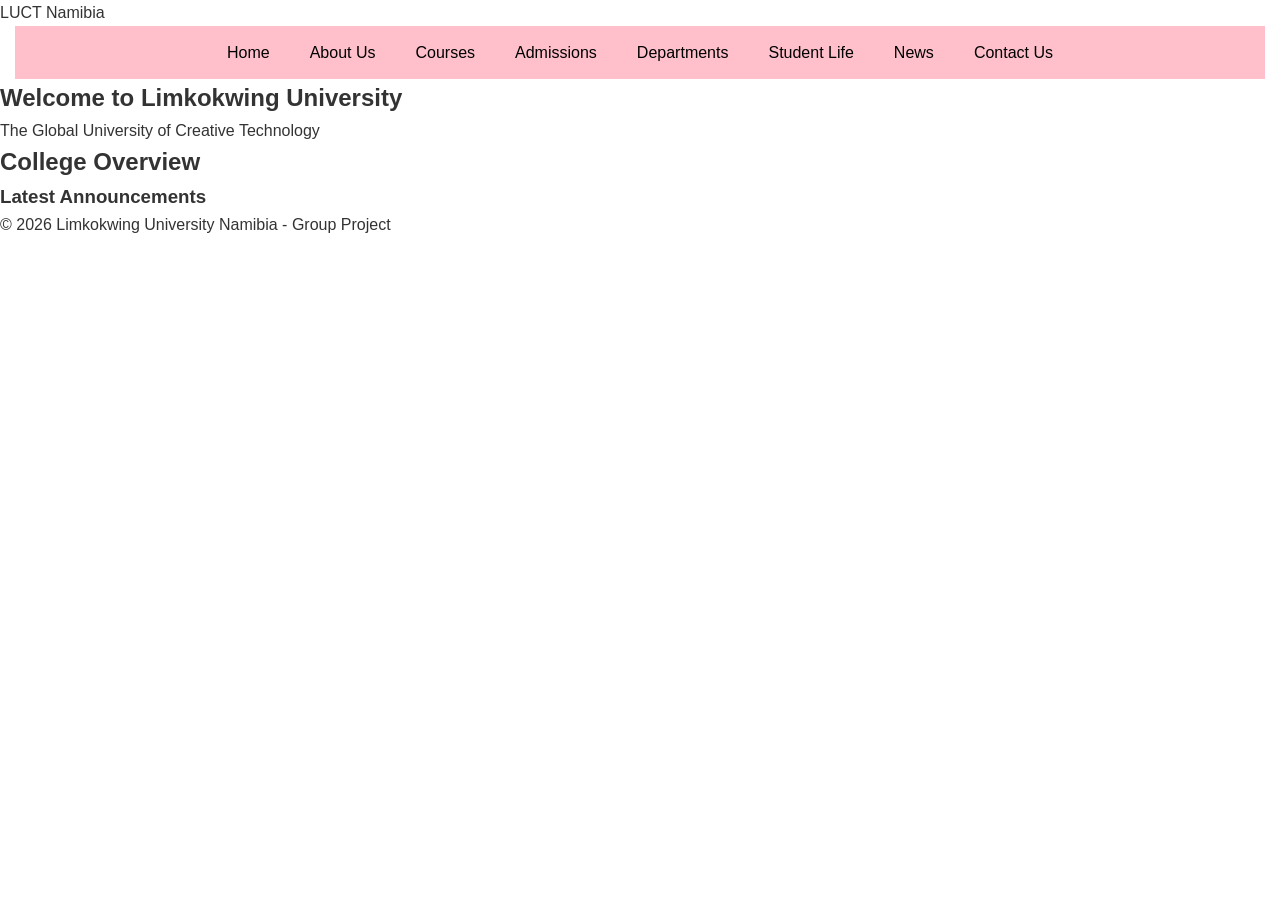
==== index.html @ 457fd742 "navbar" ====
<!DOCTYPE html>
<html lang="en">
<head>
    <meta charset="UTF-8">
    <meta name="viewport" content="width=device-width, initial-scale=1.0">
    <title>Home | Limkokwing University Namibia</title>
    <link rel="stylesheet" href="style.css">
</head>

<body>
    <header>
        <div class="navbar">
            <div class="logo">LUCT Namibia</div>
            <ul>
                <li><a href="index.html">Home</a></li>
                <li><a href="about.html">About Us</a></li>
                <li><a href="courses.html">Courses</a></li>
                <li><a href="admissions.html">Admissions</a></li>
                <li><a href="faculties.html">Departments</a></li>
                <li><a href="studentlife.html">Student Life</a></li>
                <li><a href="news.html">News</a></li>
                <li><a href="contact.html">Contact Us</a></li>
            </ul>
        </nav>
        </div>
    </header>

    <section class="hero">
        <h1>Welcome to Limkokwing University</h1>
        <p>The Global University of Creative Technology</p>
    </section>

    <main>
        <section class="overview">
            <h2>College Overview</h2>

        </section>

        <section class="announcements">
            <h3>Latest Announcements</h3>
        </section>
    </main>

    <footer>
        <p>&copy; 2026 Limkokwing University Namibia - Group Project</p>
    </footer>
</body>
</html>
---- style.css ----
/* Basic reset */
*{
    margin: 0;
    padding: 0;
    box-sizing: border-box;
}

body{
    font-family: Arial, sans-serif;
    line-height: 1.6;
    color: #333;
}

/* Navigation Style */


.navbar a{  
   list-style-type:none;
    padding: 0px;
    display: flex;
    justify-content: left;
    float: left;
    text-align: center;
    padding: 14px 20px;
    display: flex;
    align-items:center;
    color:black;
    text-decoration:none;

}

.navbar ul{
      justify-content:center;
    padding:0px;
    margin:0 15px;
    list-style-type:none;
    display:flex;
    background-color:pink;
}
.navbar a:hover{
    background-color:rgb(219, 219, 177)
}
/* home-page-bento-box*/
.grid-container {
      display: grid;
      grid-template-rows: 200px 200px ;
    grid-template-columns: 1fr 1fr ;
    gap:1em;
    align-items: 1em;
    background-color:green;
    padding: 25px;
    padding-top: 2em;
    margin:2em;
    margin-left: 10em;
    margin-right: 10em;
}
.item1{
padding: 2em;
background-color: aqua;
color: white;
text-align: centre;
border-radius: 8px;
font-size:2rem;
    }
    .item2{
padding: 2em;
background-color: aqua;
color: white;
text-align: centre;
border-radius: 8px;
font-size:2rem;
    }
    .item3{
padding: 2em;
background-color: aqua;
color: white;
text-align: centre;
border-radius: 8px;
font-size:2rem;
    }
    .item4{
padding: 2em;
background-color: aqua;
color: white;
text-align: centre;
border-radius: 8px;
font-size:2rem;
    };
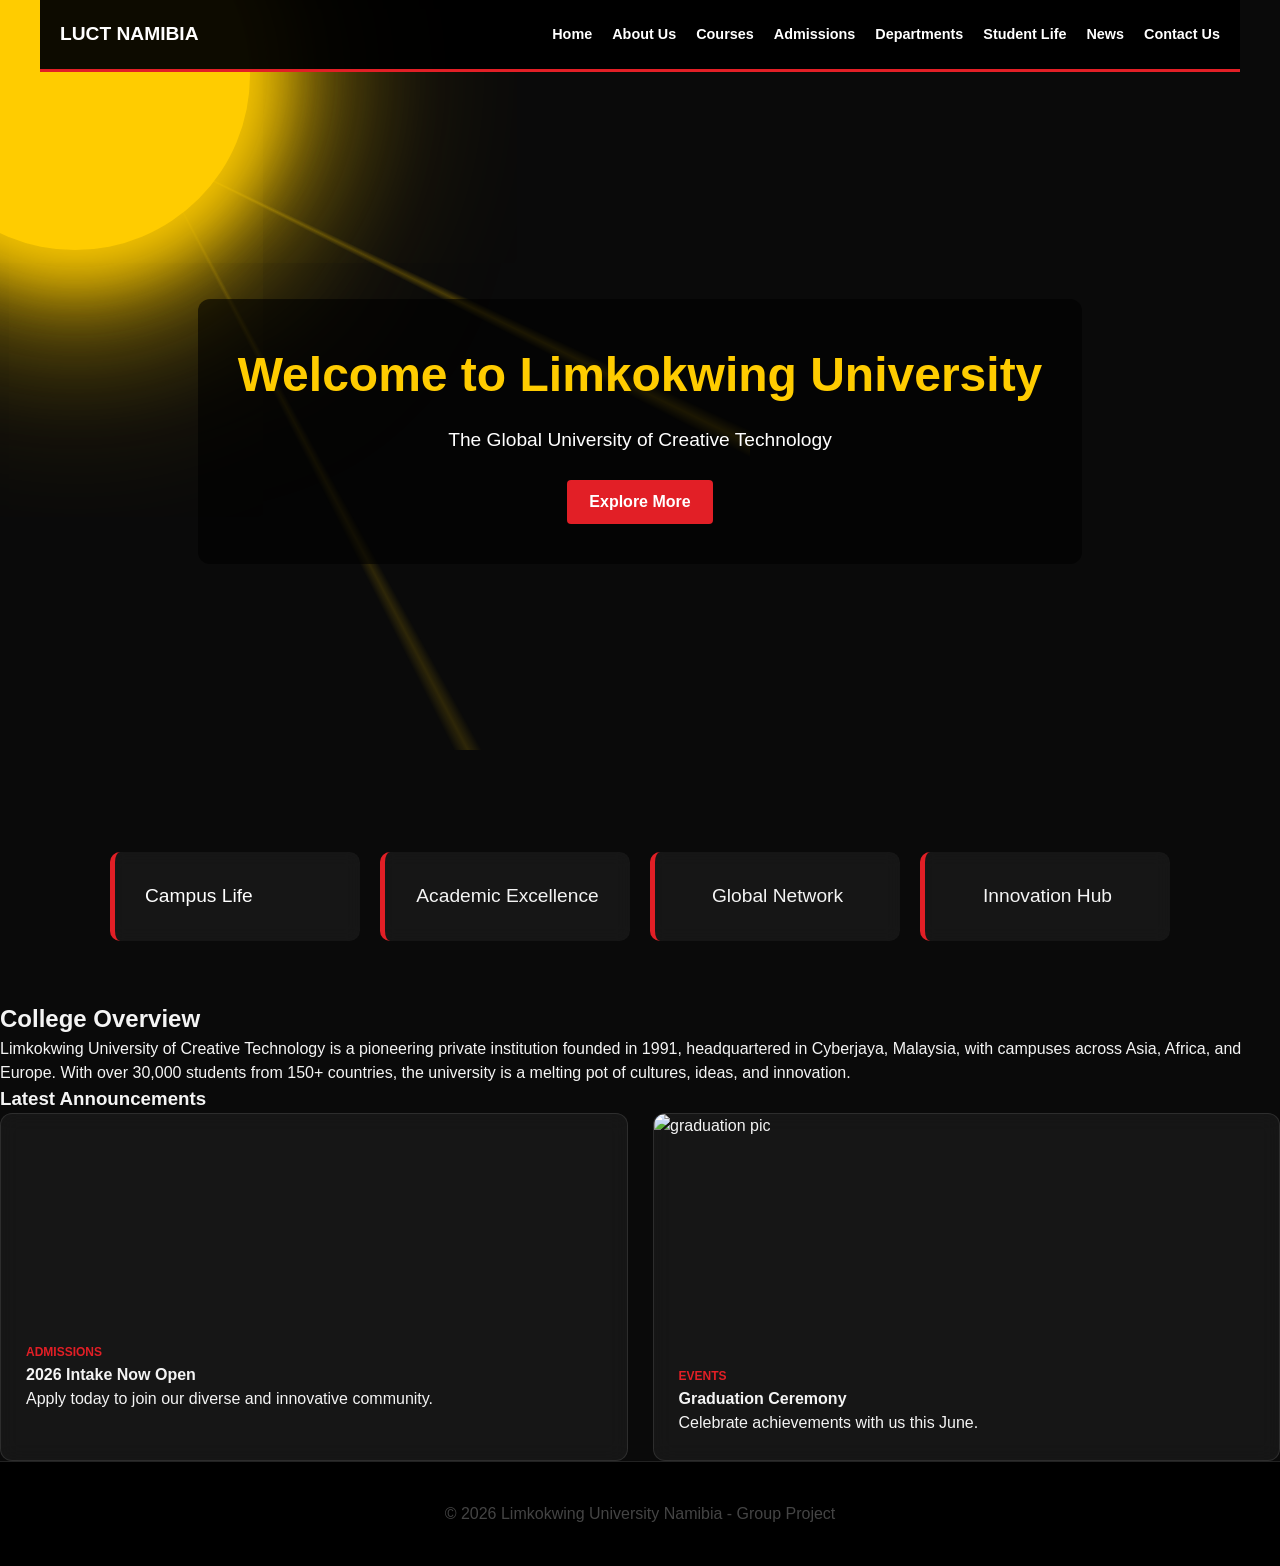
==== commit 73ff2f34: "added hero section to index.pg" ====
--- a/index.html
+++ b/index.html
@@ -25,24 +25,60 @@
         </div>
     </header>
 
-    <section class="hero">
-        <h1>Welcome to Limkokwing University</h1>
-        <p>The Global University of Creative Technology</p>
+    <!-- Hero / Welcome Section -->
+  <section class="hero">
+    <div class="hero-overlay">
+      <h1>Welcome to Limkokwing University</h1>
+      <p>The Global University of Creative Technology</p>
+      <a href="#overview" class="btn">Explore More</a>
+    </div>
+  </section>
+
+  <!-- Grid Banner Section -->
+  <div class="grid-container">
+    <div class="item1">Campus Life</div>
+    <div class="item2">Academic Excellence</div>
+    <div class="item3">Global Network</div>
+    <div class="item4">Innovation Hub</div>
+  </div>
+
+  <!-- Main Content -->
+  <main>
+    <!-- College Overview -->
+    <section id="overview" class="overview">
+      <h2>College Overview</h2>
+      <p>Limkokwing University of Creative Technology is a pioneering private institution founded in 1991, headquartered in Cyberjaya, Malaysia, with campuses across Asia, Africa, and Europe. With over 30,000 students from 150+ countries, the university is a melting pot of cultures, ideas, and innovation.</p>
     </section>
 
-    <main>
-        <section class="overview">
-            <h2>College Overview</h2>
 
-        </section>
+    <section class="announcements">
+      <h3>Latest Announcements</h3>
+      <div class="news-grid">
+        <div class="news-card">
+          <div class="card-img"></div>
+          <div class="card-content">
+            <span class="label">Admissions</span>
+            <h4>2026 Intake Now Open</h4>
+            <p>Apply today to join our diverse and innovative community.</p>
+          </div>
+        </div>
+        <div class="news-card">
+        <img src="imagesgrad.jpg" alt="graduation pic">
+          <div class="card-img"></div>
+          <div class="card-content">
+            <span class="label">Events</span>
+            <h4>Graduation Ceremony</h4>
+            <p>Celebrate achievements with us this June.</p>
+          </div>
+        </div>
+      </div>
+    </section>
+  </main>
 
-        <section class="announcements">
-            <h3>Latest Announcements</h3>
-        </section>
-    </main>
 
-    <footer>
-        <p>&copy; 2026 Limkokwing University Namibia - Group Project</p>
-    </footer>
+  <footer>
+    <p>&copy; 2026 Limkokwing University Namibia - Group Project</p>
+  </footer>
+
 </body>
 </html>
--- a/style.css
+++ b/style.css
@@ -1,89 +1,331 @@
-/* Basic reset */
-*{
-    margin: 0;
-    padding: 0;
-    box-sizing: border-box;
-}
-
-body{
-    font-family: Arial, sans-serif;
-    line-height: 1.6;
-    color: #333;
-}
-
-/* Navigation Style */
-
-
-.navbar a{  
-   list-style-type:none;
-    padding: 0px;
+
+
+/* --- 1. RESET --- */
+* { 
+    margin: 0; 
+    padding: 0; 
+    box-sizing: border-box; 
+}
+
+:root {
+    --luct-red: #e21f26;
+    --gold: #ffcc00;
+    --dark-bg: #0a0a0a;
+    --glass: rgba(255, 255, 255, 0.05);
+}
+
+/* --- 2. BODY --- */
+body { 
+    font-family: 'Inter', sans-serif; 
+    background: var(--dark-bg); 
+    color: #f4f4f4; 
+    line-height: 1.5; 
+    position: relative;
+    overflow-x: hidden;
+    min-height: 100vh;
+}
+
+/* --- 3. BACKGROUND EFFECTS --- */
+
+/*  Moon */
+body::before {
+    content: '';
+    position: fixed;
+    top: -100px; 
+    left: -100px; 
+    width: 350px;
+    height: 350px;
+    background: var(--gold); 
+    border-radius: 50%;
+    box-shadow: 
+        0 0 60px 30px rgba(255, 204, 0, 0.9), 
+        0 0 120px 60px rgba(255, 204, 0, 0.6), 
+        0 0 200px 100px rgba(255, 204, 0, 0.3);
+    z-index: -2; 
+    animation: moonPulse 4s ease-in-out infinite;
+    pointer-events: none;
+}
+
+/*  Rays */
+body::after {
+    content: '';
+    position: fixed;
+    top: -450px;
+    left: -450px;
+    width: 1200px;
+    height: 1200px;
+    background: conic-gradient(
+        from 115deg at center,
+        transparent 0%,
+        rgba(255, 204, 0, 0.25) 0.3%,
+        transparent 0.6%,
+        transparent 10%,
+        rgba(255, 204, 0, 0.15) 10.3%,
+        transparent 10.6%
+    );
+    z-index: -3; /* ✅ FIX: push further behind */
+    pointer-events: none;
+}
+
+/* --- 4. NAVBAR --- */
+.navbar { 
+    display: flex; 
+    justify-content: space-between; 
+    align-items: center; 
+    max-width: 1200px; 
+    margin: 0 auto; 
+    padding: 20px;
+    background: rgba(0, 0, 0, 0.95);
+    border-bottom: 3px solid var(--luct-red);
+    position: sticky;
+    top: 0;
+    z-index: 1000;
+}
+
+.logo { 
+    color: #fff; 
+    font-weight: 800; 
+    font-size: 1.2rem; 
+    text-transform: uppercase; 
+}
+
+.logo span { 
+    color: var(--luct-red); 
+    margin-left: 5px; 
+}
+
+.navbar ul { 
+    list-style: none; 
+    display: flex; 
+    gap: 20px; /* ✅ improved spacing */
+}
+
+.navbar ul li a { 
+    color: #fff; 
+    text-decoration: none; 
+    font-size: 0.9rem; 
+    font-weight: 600; 
+    transition: 0.3s; 
+}
+
+.navbar ul li a:hover, 
+.navbar ul li a.active { 
+    color: var(--luct-red); 
+}
+
+/* --- 5. BREAKING NEWS --- */
+.breaking-news-bar {
     display: flex;
-    justify-content: left;
-    float: left;
-    text-align: center;
-    padding: 14px 20px;
+    background: #000;
+    height: 50px;
+    border-bottom: 2px solid var(--luct-red);
+    overflow: hidden;
+    position: relative; /* ✅ FIX */
+}
+
+.ticker-label {
+    background: var(--luct-red);
+    color: #fff;
+    padding: 0 25px;
     display: flex;
-    align-items:center;
-    color:black;
-    text-decoration:none;
-
-}
-
-.navbar ul{
-      justify-content:center;
-    padding:0px;
-    margin:0 15px;
-    list-style-type:none;
-    display:flex;
-    background-color:pink;
-}
-.navbar a:hover{
-    background-color:rgb(219, 219, 177)
-}
-/* home-page-bento-box*/
-.grid-container {
-      display: grid;
-      grid-template-rows: 200px 200px ;
-    grid-template-columns: 1fr 1fr ;
-    gap:1em;
-    align-items: 1em;
-    background-color:green;
+    align-items: center;
+    font-weight: 800;
+    font-size: 0.85rem;
+    box-shadow: 10px 0 15px rgba(0,0,0,0.5);
+}
+
+.ticker-window { 
+    flex: 1; 
+    overflow: hidden; 
+    display: flex; 
+    align-items: center; 
+}
+
+.ticker-track {
+    display: flex;
+    white-space: nowrap;
+    animation: tv-scroll 25s linear infinite;
+    will-change: transform; /* ✅ performance fix */
+}
+
+.ticker-track span {
+    padding-right: 100px;
+    color: #fff;
+    font-size: 0.95rem;
+}
+
+/* --- 6. CONTENT --- */
+.container, 
+.content-container { 
+    max-width: 1100px; 
+    margin: 40px auto; 
+    padding: 20px; 
+    position: relative; 
+    z-index: 5; 
+}
+
+/* --- ABOUT --- */
+.about-banner, 
+.news-card {
+    background: var(--glass);
+    backdrop-filter: blur(10px);
+    border: 1px solid rgba(255, 255, 255, 0.1);
+    border-radius: 12px;
+}
+
+/* ✅ FIX: responsive layout */
+.vision-mission {
+    display: flex;
+    gap: 20px;
+    flex-wrap: wrap;
+}
+
+.vision-mission .box {
+    flex: 1 1 300px;
+    background: var(--glass);
     padding: 25px;
-    padding-top: 2em;
-    margin:2em;
-    margin-left: 10em;
-    margin-right: 10em;
+    border-left: 5px solid var(--luct-red);
+    border-radius: 8px;
 }
 .item1{
-padding: 2em;
-background-color: aqua;
+display: flex;
+padding: 1.5em;
 color: white;
 text-align: centre;
 border-radius: 8px;
 font-size:2rem;
+gap: var(--gap-size)
+}
+/* --- NEWS --- */
+.news-grid { 
+    display: grid; 
+    grid-template-columns: repeat(auto-fit, minmax(280px, 1fr)); 
+    gap: 25px; 
+}
+
+.news-card { 
+    overflow: hidden; 
+    transition: 0.3s; 
+}
+
+.news-card:hover { 
+    transform: translateY(-8px); 
+    border-color: var(--luct-red); 
+}
+
+.card-img { 
+    height: 200px; 
+    background-size: cover; 
+    background-position: center; 
+}
+
+.card-content { 
+    padding: 25px; 
+}
+
+.label { 
+    color: var(--luct-red); 
+    font-weight: bold; 
+    font-size: 0.75rem; 
+    text-transform: uppercase; 
+}
+
+/* --- BUTTON --- */
+.btn { 
+    display: inline-block;
+    padding: 10px 22px; 
+    background: var(--luct-red); 
+    color: #fff; 
+    text-decoration: none;
+    border-radius: 4px; 
+    font-weight: bold;
+    cursor: pointer;
+    transition: 0.3s;
+}
+
+.btn:hover { 
+    background: #fff; 
+    color: var(--luct-red); 
+}
+
+/* --- FOOTER --- */
+footer { 
+    text-align: center; 
+    padding: 40px; 
+    background: #000; 
+    color: #444; 
+    border-top: 1px solid #222;
+}
+
+/* --- ANIMATIONS --- */
+@keyframes moonPulse {
+    0%, 100% { 
+        transform: scale(1); 
+        opacity: 0.7; 
+>>>>>>> 895fe51b7016f269756a88d7f6ab9ed6ba9dc05d
     }
-    .item2{
-padding: 2em;
-background-color: aqua;
-color: white;
-text-align: centre;
-border-radius: 8px;
-font-size:2rem;
+    50% { 
+        transform: scale(1.05); 
+        opacity: 1; 
     }
-    .item3{
-padding: 2em;
-background-color: aqua;
-color: white;
-text-align: centre;
-border-radius: 8px;
-font-size:2rem;
-    }
-    .item4{
-padding: 2em;
-background-color: aqua;
-color: white;
-text-align: centre;
-border-radius: 8px;
-font-size:2rem;
-    };
-    +}
+
+@keyframes tv-scroll {
+    from { transform: translateX(0); }
+    to { transform: translateX(-50%); }
+}
+
+/* --- HERO --- */
+.hero {
+  position: relative;
+  height: 80vh;
+  background: url('images/images2.jpg') no-repeat center center/cover;
+  display: flex;
+  align-items: center;
+  justify-content: center;
+  text-align: center;
+}
+
+.hero-overlay {
+  background: rgba(0, 0, 0, 0.6);
+  padding: 40px;
+  border-radius: 12px;
+}
+
+.hero h1 {
+  font-size: 3rem;
+  color: var(--gold);
+  margin-bottom: 15px;
+}
+
+.hero p {
+  font-size: 1.2rem;
+  color: #fff;
+  margin-bottom: 25px;
+}
+
+/* --- GRID CONTAINER --- */
+.grid-container {
+  display: grid;
+  grid-template-columns: repeat(auto-fit, minmax(250px, 1fr));
+  gap: 20px;
+  margin: 40px auto;
+  max-width: 1100px;
+  padding: 20px;
+}
+
+.grid-container div {
+  background: var(--glass);
+  backdrop-filter: blur(8px);
+  padding: 30px;
+  text-align: center;
+  font-size: 1.2rem;
+  border-radius: 10px;
+  border-left: 5px solid var(--luct-red);
+  transition: 0.3s;
+}
+
+.grid-container div:hover {
+  transform: translateY(-5px);
+  border-color: var(--gold);
+};
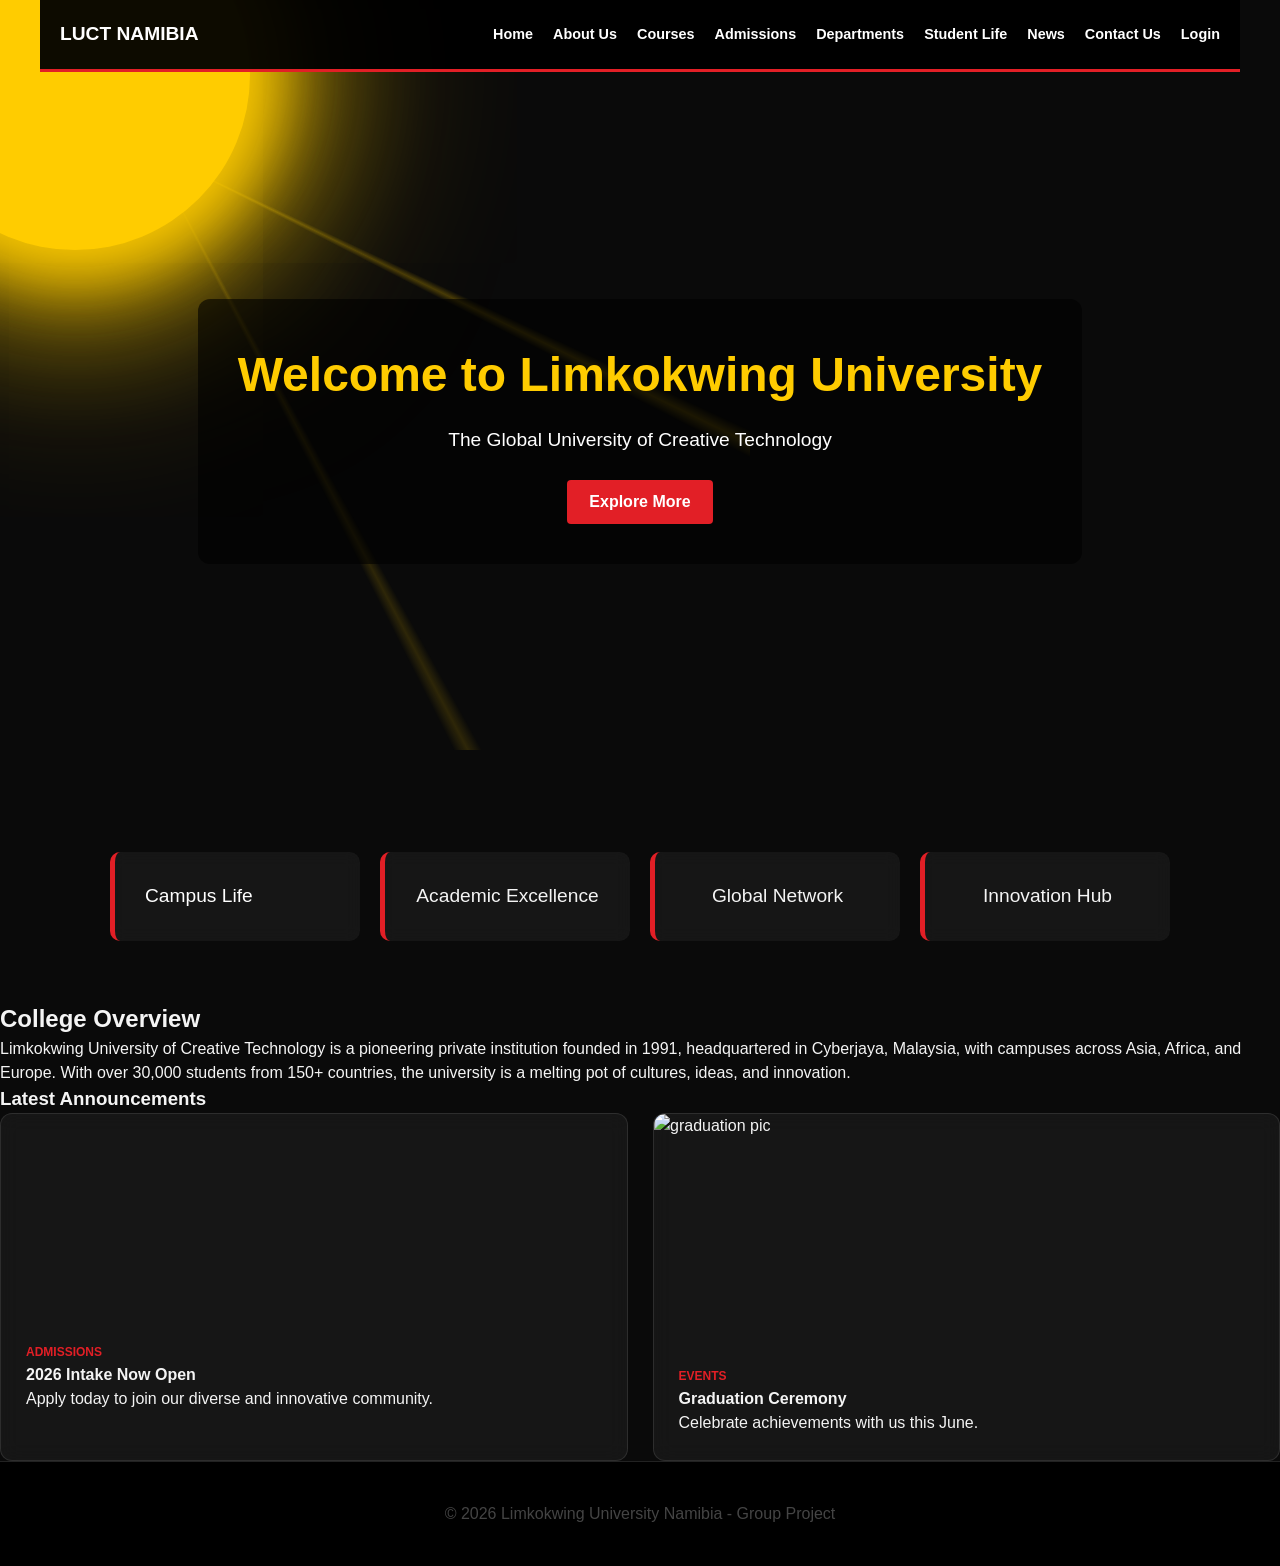
==== commit 9ea0878e: "linked the correct javascript" ====
--- a/index.html
+++ b/index.html
@@ -20,6 +20,7 @@
                 <li><a href="studentlife.html">Student Life</a></li>
                 <li><a href="news.html">News</a></li>
                 <li><a href="contact.html">Contact Us</a></li>
+                <li><a href="login.html">Login</a></li>
             </ul>
         </nav>
         </div>
@@ -80,5 +81,8 @@
     <p>&copy; 2026 Limkokwing University Namibia - Group Project</p>
   </footer>
 
+<script src="js/nav.js"></script>
+<script src="js/admissions.js"></script>
+<script src="js/login.js"></script> 
 </body>
 </html>
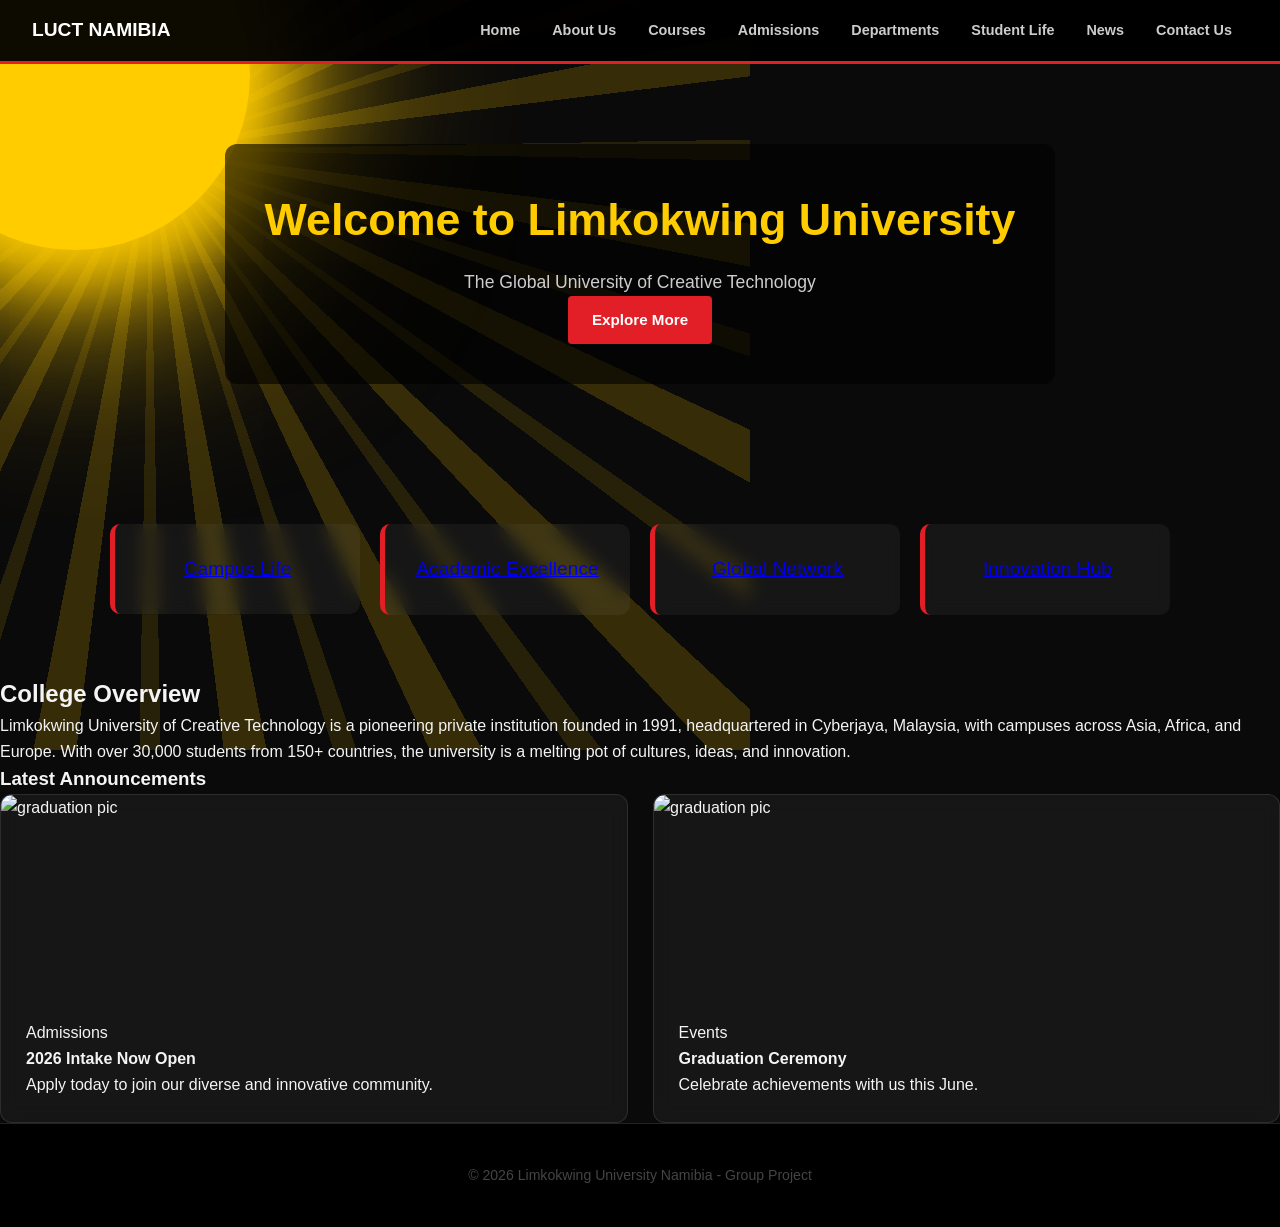
==== commit a11c31d8: "stuff" ====
--- a/index.html
+++ b/index.html
@@ -20,7 +20,6 @@
                 <li><a href="studentlife.html">Student Life</a></li>
                 <li><a href="news.html">News</a></li>
                 <li><a href="contact.html">Contact Us</a></li>
-                <li><a href="login.html">Login</a></li>
             </ul>
         </nav>
         </div>
@@ -35,13 +34,13 @@
     </div>
   </section>
 
-  <!-- Grid Banner Section -->
-  <div class="grid-container">
-    <div class="item1">Campus Life</div>
-    <div class="item2">Academic Excellence</div>
-    <div class="item3">Global Network</div>
-    <div class="item4">Innovation Hub</div>
-  </div>
+<!-- Grid Banner Section -->
+<div class="grid-container">
+  <div class="item1"><a href="news.html">Campus Life</a></div>
+  <div class="item2"><a href="courses.html">Academic Excellence</a></div>
+  <div class="item3"><a href="faculties.html">Global Network</a></div>
+  <div class="item4"><a href="about.html">Innovation Hub</a></div>
+</div>
 
   <!-- Main Content -->
   <main>
@@ -55,17 +54,27 @@
     <section class="announcements">
       <h3>Latest Announcements</h3>
       <div class="news-grid">
+
         <div class="news-card">
-          <div class="card-img"></div>
-          <div class="card-content">
+          
+
+<div class="card-img">
+  <img src="images/welcome.jpg" alt="graduation pic">
+</div>
+           <div class="card-content">
             <span class="label">Admissions</span>
             <h4>2026 Intake Now Open</h4>
             <p>Apply today to join our diverse and innovative community.</p>
+            </div>
           </div>
-        </div>
+      
+      
+        
+
         <div class="news-card">
-        <img src="imagesgrad.jpg" alt="graduation pic">
-          <div class="card-img"></div>
+          <div class="card-img">
+            <img src="images/grad2.jpg" alt="graduation pic">
+            </div>
           <div class="card-content">
             <span class="label">Events</span>
             <h4>Graduation Ceremony</h4>
@@ -73,6 +82,7 @@
           </div>
         </div>
       </div>
+
     </section>
   </main>
 
@@ -81,8 +91,5 @@
     <p>&copy; 2026 Limkokwing University Namibia - Group Project</p>
   </footer>
 
-<script src="js/nav.js"></script>
-<script src="js/admissions.js"></script>
-<script src="js/login.js"></script> 
 </body>
 </html>
--- a/style.css
+++ b/style.css
@@ -1,289 +1,219 @@
-
+/* =============================================
+   LIMKOKWING UNIVERSITY NAMIBIA - SHARED STYLES
+   ============================================= */
 
 /* --- 1. RESET --- */
-* { 
-    margin: 0; 
-    padding: 0; 
-    box-sizing: border-box; 
-}
-
+* {
+  margin: 0;
+  padding: 0;
+  box-sizing: border-box;
+}
+
+/* --- 2. VARIABLES --- */
 :root {
-    --luct-red: #e21f26;
-    --gold: #ffcc00;
-    --dark-bg: #0a0a0a;
-    --glass: rgba(255, 255, 255, 0.05);
-}
-
-/* --- 2. BODY --- */
-body { 
-    font-family: 'Inter', sans-serif; 
-    background: var(--dark-bg); 
-    color: #f4f4f4; 
-    line-height: 1.5; 
-    position: relative;
-    overflow-x: hidden;
-    min-height: 100vh;
-}
-
-/* --- 3. BACKGROUND EFFECTS --- */
-
-/*  Moon */
+  --luct-red:     #e21f26;
+  --gold:         #ffcc00;
+  --dark-bg:      #0a0a0a;
+  --glass:        rgba(255, 255, 255, 0.05);
+  --glass-border: rgba(255, 255, 255, 0.1);
+  --text:         #f4f4f4;
+  --muted:        #aaaaaa;
+  --border:       rgba(255, 255, 255, 0.1);
+}
+
+/* --- 3. BODY --- */
+body {
+  font-family: 'Inter', 'Segoe UI', Arial, sans-serif;
+  background: var(--dark-bg);
+  color: var(--text);
+  line-height: 1.6;
+  overflow-x: hidden;
+  min-height: 100vh;
+  position: relative;
+}
+
+/* --- 4. BACKGROUND EFFECTS (Moon + Rays) --- */
 body::before {
-    content: '';
-    position: fixed;
-    top: -100px; 
-    left: -100px; 
-    width: 350px;
-    height: 350px;
-    background: var(--gold); 
-    border-radius: 50%;
-    box-shadow: 
-        0 0 60px 30px rgba(255, 204, 0, 0.9), 
-        0 0 120px 60px rgba(255, 204, 0, 0.6), 
-        0 0 200px 100px rgba(255, 204, 0, 0.3);
-    z-index: -2; 
-    animation: moonPulse 4s ease-in-out infinite;
-    pointer-events: none;
-}
-
-/*  Rays */
+  content: '';
+  position: fixed;
+  top: -100px;
+  left: -100px;
+  width: 350px;
+  height: 350px;
+  background: var(--gold);
+  border-radius: 50%;
+  box-shadow:
+    0 0 60px 30px rgba(255, 204, 0, 0.9),
+    0 0 120px 60px rgba(255, 204, 0, 0.6),
+    0 0 200px 100px rgba(255, 204, 0, 0.3);
+  z-index: -2;
+  animation: moonPulse 4s ease-in-out infinite;
+  pointer-events: none;
+}
+
 body::after {
-    content: '';
-    position: fixed;
-    top: -450px;
-    left: -450px;
-    width: 1200px;
-    height: 1200px;
-    background: conic-gradient(
-        from 115deg at center,
-        transparent 0%,
-        rgba(255, 204, 0, 0.25) 0.3%,
-        transparent 0.6%,
-        transparent 10%,
-        rgba(255, 204, 0, 0.15) 10.3%,
-        transparent 10.6%
-    );
-    z-index: -3; /* ✅ FIX: push further behind */
-    pointer-events: none;
-}
-
-/* --- 4. NAVBAR --- */
-.navbar { 
-    display: flex; 
-    justify-content: space-between; 
-    align-items: center; 
-    max-width: 1200px; 
-    margin: 0 auto; 
-    padding: 20px;
-    background: rgba(0, 0, 0, 0.95);
-    border-bottom: 3px solid var(--luct-red);
-    position: sticky;
-    top: 0;
-    z-index: 1000;
-}
-
-.logo { 
-    color: #fff; 
-    font-weight: 800; 
-    font-size: 1.2rem; 
-    text-transform: uppercase; 
-}
-
-.logo span { 
-    color: var(--luct-red); 
-    margin-left: 5px; 
-}
-
-.navbar ul { 
-    list-style: none; 
-    display: flex; 
-    gap: 20px; /* ✅ improved spacing */
-}
-
-.navbar ul li a { 
-    color: #fff; 
-    text-decoration: none; 
-    font-size: 0.9rem; 
-    font-weight: 600; 
-    transition: 0.3s; 
-}
-
-.navbar ul li a:hover, 
-.navbar ul li a.active { 
-    color: var(--luct-red); 
-}
-
-/* --- 5. BREAKING NEWS --- */
+  content: '';
+  position: fixed;
+  top: -450px;
+  left: -450px;
+  width: 1200px;
+  height: 1200px;
+  background: repeating-conic-gradient(
+    from 115deg at center,
+    rgba(255, 204, 0, 0.18) 0deg 4deg,
+    transparent 4deg 10deg,
+    rgba(255, 204, 0, 0.12) 10deg 12deg,
+    transparent 12deg 18deg
+  );
+  z-index: -3;
+  pointer-events: none;
+  animation: sunRaysRotate 35s linear infinite;
+}
+
+@keyframes sunRaysRotate {
+  from {
+    transform: rotate(0deg);
+  }
+  to {
+    transform: rotate(360deg);
+  }
+}
+
+/* --- 5. NAVBAR --- */
+.navbar,
+nav {
+  display: flex;
+  justify-content: space-between;
+  align-items: center;
+  padding: 0 2rem;
+  height: 64px;
+  background: rgba(0, 0, 0, 0.95);
+  border-bottom: 3px solid var(--luct-red);
+  position: sticky;
+  top: 0;
+  z-index: 1000;
+}
+
+.nav-logo,
+.logo {
+  color: #fff;
+  font-weight: 800;
+  font-size: 1.2rem;
+  text-transform: uppercase;
+}
+
+.nav-logo span,
+.logo span {
+  color: var(--luct-red);
+  margin-left: 5px;
+}
+
+.nav-links,
+.navbar ul {
+  list-style: none;
+  display: flex;
+  gap: 0;
+}
+
+.nav-links a,
+.navbar ul li a {
+  color: rgba(255, 255, 255, 0.8);
+  text-decoration: none;
+  padding: 0 1rem;
+  font-size: 0.9rem;
+  font-weight: 600;
+  height: 64px;
+  display: flex;
+  align-items: center;
+  transition: color 0.3s, background 0.3s;
+}
+
+.nav-links a:hover,
+.nav-links a.active,
+.navbar ul li a:hover,
+.navbar ul li a.active {
+  color: var(--luct-red);
+  background: rgba(255, 255, 255, 0.05);
+}
+
+.nav-links a.active {
+  border-bottom: 3px solid var(--luct-red);
+}
+
+.hamburger {
+  display: none;
+  flex-direction: column;
+  gap: 5px;
+  cursor: pointer;
+}
+
+.hamburger span {
+  width: 24px;
+  height: 2px;
+  background: #fff;
+  display: block;
+}
+
+/* --- 6. BREAKING NEWS BAR --- */
 .breaking-news-bar {
-    display: flex;
-    background: #000;
-    height: 50px;
-    border-bottom: 2px solid var(--luct-red);
-    overflow: hidden;
-    position: relative; /* ✅ FIX */
+  display: flex;
+  background: #000;
+  height: 50px;
+  border-bottom: 2px solid var(--luct-red);
+  overflow: hidden;
+  position: relative;
 }
 
 .ticker-label {
-    background: var(--luct-red);
-    color: #fff;
-    padding: 0 25px;
-    display: flex;
-    align-items: center;
-    font-weight: 800;
-    font-size: 0.85rem;
-    box-shadow: 10px 0 15px rgba(0,0,0,0.5);
-}
-
-.ticker-window { 
-    flex: 1; 
-    overflow: hidden; 
-    display: flex; 
-    align-items: center; 
+  background: var(--luct-red);
+  color: #fff;
+  padding: 0 25px;
+  display: flex;
+  align-items: center;
+  font-weight: 800;
+  font-size: 0.85rem;
+  box-shadow: 10px 0 15px rgba(0, 0, 0, 0.5);
+}
+
+.ticker-window {
+  flex: 1;
+  overflow: hidden;
+  display: flex;
+  align-items: center;
 }
 
 .ticker-track {
-    display: flex;
-    white-space: nowrap;
-    animation: tv-scroll 25s linear infinite;
-    will-change: transform; /* ✅ performance fix */
+  display: flex;
+  white-space: nowrap;
+  animation: tv-scroll 25s linear infinite;
+  will-change: transform;
 }
 
 .ticker-track span {
-    padding-right: 100px;
-    color: #fff;
-    font-size: 0.95rem;
-}
-
-/* --- 6. CONTENT --- */
-.container, 
-.content-container { 
-    max-width: 1100px; 
-    margin: 40px auto; 
-    padding: 20px; 
-    position: relative; 
-    z-index: 5; 
-}
-
-/* --- ABOUT --- */
-.about-banner, 
-.news-card {
-    background: var(--glass);
-    backdrop-filter: blur(10px);
-    border: 1px solid rgba(255, 255, 255, 0.1);
-    border-radius: 12px;
-}
-
-/* ✅ FIX: responsive layout */
-.vision-mission {
-    display: flex;
-    gap: 20px;
-    flex-wrap: wrap;
-}
-
-.vision-mission .box {
-    flex: 1 1 300px;
-    background: var(--glass);
-    padding: 25px;
-    border-left: 5px solid var(--luct-red);
-    border-radius: 8px;
-}
-.item1{
-display: flex;
-padding: 1.5em;
-color: white;
-text-align: centre;
-border-radius: 8px;
-font-size:2rem;
-gap: var(--gap-size)
-}
-/* --- NEWS --- */
-.news-grid { 
-    display: grid; 
-    grid-template-columns: repeat(auto-fit, minmax(280px, 1fr)); 
-    gap: 25px; 
-}
-
-.news-card { 
-    overflow: hidden; 
-    transition: 0.3s; 
-}
-
-.news-card:hover { 
-    transform: translateY(-8px); 
-    border-color: var(--luct-red); 
-}
-
-.card-img { 
-    height: 200px; 
-    background-size: cover; 
-    background-position: center; 
-}
-
-.card-content { 
-    padding: 25px; 
-}
-
-.label { 
-    color: var(--luct-red); 
-    font-weight: bold; 
-    font-size: 0.75rem; 
-    text-transform: uppercase; 
-}
-
-/* --- BUTTON --- */
-.btn { 
-    display: inline-block;
-    padding: 10px 22px; 
-    background: var(--luct-red); 
-    color: #fff; 
-    text-decoration: none;
-    border-radius: 4px; 
-    font-weight: bold;
-    cursor: pointer;
-    transition: 0.3s;
-}
-
-.btn:hover { 
-    background: #fff; 
-    color: var(--luct-red); 
-}
-
-/* --- FOOTER --- */
-footer { 
-    text-align: center; 
-    padding: 40px; 
-    background: #000; 
-    color: #444; 
-    border-top: 1px solid #222;
-}
-
-/* --- ANIMATIONS --- */
-@keyframes moonPulse {
-    0%, 100% { 
-        transform: scale(1); 
-        opacity: 0.7; 
->>>>>>> 895fe51b7016f269756a88d7f6ab9ed6ba9dc05d
-    }
-    50% { 
-        transform: scale(1.05); 
-        opacity: 1; 
-    }
-}
-
-@keyframes tv-scroll {
-    from { transform: translateX(0); }
-    to { transform: translateX(-50%); }
-}
-
-/* --- HERO --- */
+  padding-right: 100px;
+  color: #fff;
+  font-size: 0.95rem;
+}
+
+/* --- 7. HERO --- */
 .hero {
   position: relative;
-  height: 80vh;
-  background: url('images/images2.jpg') no-repeat center center/cover;
+  padding: 5rem 2rem;
   display: flex;
   align-items: center;
   justify-content: center;
   text-align: center;
+  color: #fff;
+}
+
+.hero-admissions {
+  background: linear-gradient(135deg, #0a0a0a 60%, #1a0005 100%);
+  border-bottom: 2px solid var(--luct-red);
+}
+
+.hero-student-life {
+  background: linear-gradient(135deg, #0a0a0a 0%, #1a0a00 100%);
+  border-bottom: 2px solid var(--gold);
 }
 
 .hero-overlay {
@@ -293,18 +223,457 @@
 }
 
 .hero h1 {
-  font-size: 3rem;
-  color: var(--gold);
-  margin-bottom: 15px;
+  font-size: 2.8rem;
+  font-weight: 800;
+  color: var(--gold);
+  margin-bottom: 0.75rem;
 }
 
 .hero p {
-  font-size: 1.2rem;
+  font-size: 1.1rem;
+  color: rgba(255, 255, 255, 0.8);
+  max-width: 600px;
+  margin: 0 auto;
+}
+
+.hero-badge {
+  display: inline-block;
+  background: var(--luct-red);
   color: #fff;
-  margin-bottom: 25px;
-}
-
-/* --- GRID CONTAINER --- */
+  font-size: 0.78rem;
+  font-weight: 700;
+  padding: 4px 14px;
+  border-radius: 20px;
+  margin-bottom: 1rem;
+  letter-spacing: 1.5px;
+  text-transform: uppercase;
+}
+
+/* --- 8. LAYOUT --- */
+.container,
+.content-container {
+  max-width: 1100px;
+  margin: 0 auto;
+  padding: 0 1.5rem;
+  position: relative;
+  z-index: 5;
+}
+
+.section {
+  padding: 3.5rem 0;
+  position: relative;
+  z-index: 5;
+}
+
+.section-alt {
+  background: rgba(255, 255, 255, 0.02);
+  border-top: 1px solid var(--border);
+  border-bottom: 1px solid var(--border);
+}
+
+.section-title {
+  font-size: 1.6rem;
+  font-weight: 800;
+  color: var(--gold);
+  margin-bottom: 0.4rem;
+  text-transform: uppercase;
+  letter-spacing: 0.5px;
+}
+
+.section-sub {
+  color: var(--muted);
+  margin-bottom: 2rem;
+  font-size: 0.95rem;
+}
+
+.about-banner {
+  margin: 40px auto 0;
+  padding: 60px 40px;
+  background: linear-gradient(180deg, rgba(0, 0, 0, 0.55), rgba(10, 10, 10, 0.95)), url('images/hero-bg.jpg');
+  background-size: cover;
+  background-position: center;
+  border-radius: 24px;
+  box-shadow: 0 35px 90px rgba(0, 0, 0, 0.45);
+}
+
+.banner-copywrap {
+  max-width: 760px;
+  margin: 0 auto;
+}
+
+.banner-copy {
+  color: rgba(255, 255, 255, 0.88);
+  font-size: 1.05rem;
+  line-height: 1.8;
+  margin: 1.5rem 0 2rem;
+}
+
+.banner-actions {
+  display: flex;
+  flex-wrap: wrap;
+  gap: 16px;
+}
+
+.profile-grid {
+  display: grid;
+  grid-template-columns: minmax(320px, 1.6fr) minmax(240px, 1fr);
+  gap: 32px;
+  align-items: start;
+}
+
+.profile-stats {
+  display: grid;
+  gap: 18px;
+}
+
+.stat-card,
+.value-card {
+  background: rgba(255, 255, 255, 0.05);
+  border: 1px solid rgba(255, 255, 255, 0.1);
+  border-radius: 18px;
+  padding: 26px;
+}
+
+.stat-value {
+  display: block;
+  font-size: 2.4rem;
+  color: var(--gold);
+  font-weight: 800;
+  margin-bottom: 0.4rem;
+}
+
+.values-grid {
+  display: grid;
+  grid-template-columns: repeat(auto-fit, minmax(220px, 1fr));
+  gap: 20px;
+  margin-top: 1.5rem;
+}
+
+.value-card {
+  transition: transform 0.3s ease, border-color 0.3s ease;
+}
+
+.value-card h3 {
+  color: var(--gold);
+  margin-bottom: 0.75rem;
+}
+
+.value-card:hover {
+  transform: translateY(-6px);
+  border-color: var(--luct-red);
+}
+
+.vision-mission {
+  display: flex;
+  gap: 24px;
+  flex-wrap: wrap;
+}
+
+.vision-mission .box {
+  min-height: 220px;
+}
+
+@media (max-width: 900px) {
+  .profile-grid {
+    grid-template-columns: 1fr;
+  }
+
+  .vision-mission {
+    flex-direction: column;
+  }
+
+  .about-banner {
+    padding: 45px 28px;
+  }
+}
+
+.divider {
+  border: none;
+  border-top: 2px solid var(--luct-red);
+  width: 48px;
+  margin: 0.5rem 0 1.5rem;
+}
+
+/* --- 9. SHARED GLASS CARDS --- */
+.about-banner,
+.news-card {
+  background: var(--glass);
+  backdrop-filter: blur(10px);
+  border: 1px solid var(--glass-border);
+  border-radius: 12px;
+}
+
+.news-grid {
+  display: grid;
+  grid-template-columns: repeat(auto-fit, minmax(280px, 1fr));
+  gap: 25px;
+}
+
+.more-news {
+  text-align: center;
+  margin: 40px auto 0;
+}
+
+.more-news-wrap {
+  display: inline-flex;
+  align-items: center;
+  gap: 16px;
+  background: rgba(255, 255, 255, 0.04);
+  border: 1px solid rgba(255, 255, 255, 0.12);
+  border-radius: 14px;
+  padding: 22px 28px;
+}
+
+.more-news-wrap p {
+  margin: 0;
+  color: rgba(255, 255, 255, 0.8);
+  font-weight: 600;
+}
+
+.visitor-report {
+  margin: 40px auto 0;
+  text-align: center;
+}
+
+.visitor-report-wrap {
+  display: inline-flex;
+  flex-direction: column;
+  align-items: center;
+  gap: 18px;
+  background: rgba(255, 255, 255, 0.04);
+  border: 1px solid rgba(255, 255, 255, 0.12);
+  border-radius: 16px;
+  padding: 32px 28px;
+}
+
+.visitor-report-wrap h2 {
+  color: var(--gold);
+  margin: 0;
+}
+
+.visitor-report-wrap p {
+  margin: 0;
+  max-width: 540px;
+  color: rgba(255, 255, 255, 0.8);
+  line-height: 1.6;
+}
+
+.info-form-overlay {
+  position: fixed;
+  inset: 0;
+  display: none;
+  align-items: center;
+  justify-content: center;
+  background: rgba(0, 0, 0, 0.75);
+  z-index: 10000;
+  padding: 20px;
+}
+
+.info-form-overlay.active {
+  display: flex;
+}
+
+.info-form-card {
+  width: 100%;
+  max-width: 420px;
+  background: rgba(10, 10, 10, 0.98);
+  border: 1px solid rgba(255, 255, 255, 0.12);
+  border-radius: 22px;
+  padding: 28px;
+  box-shadow: 0 32px 80px rgba(0, 0, 0, 0.5);
+}
+
+.info-form-card h3 {
+  color: var(--gold);
+  margin-bottom: 0.5rem;
+}
+
+.info-form-card p {
+  color: var(--muted);
+  margin-bottom: 1.4rem;
+  line-height: 1.6;
+}
+
+.info-form-card label {
+  display: block;
+  margin-bottom: 0.5rem;
+  color: rgba(255, 255, 255, 0.85);
+  font-weight: 600;
+}
+
+.info-form-card input {
+  width: 100%;
+  padding: 14px 16px;
+  border-radius: 12px;
+  border: 1px solid rgba(255, 255, 255, 0.12);
+  background: rgba(255, 255, 255, 0.05);
+  color: #fff;
+  margin-bottom: 18px;
+}
+
+.info-form-card input:focus {
+  outline: none;
+  border-color: var(--luct-red);
+  background: rgba(255, 255, 255, 0.09);
+}
+
+.form-actions {
+  display: flex;
+  justify-content: flex-end;
+  gap: 12px;
+  flex-wrap: wrap;
+}
+
+@media (max-width: 560px) {
+  .info-form-card {
+    padding: 22px;
+  }
+
+  .form-actions {
+    flex-direction: column;
+    align-items: stretch;
+  }
+}
+
+.news-card {
+  overflow: hidden;
+  transition: 0.3s;
+}
+
+.news-card:hover {
+  transform: translateY(-8px);
+  border-color: var(--luct-red);
+}
+
+@keyframes slideZoom {
+  0% {
+    background-size: 100%;
+    background-position: center;
+  }
+  50% {
+    background-size: 110%;
+    background-position: left;
+  }
+  100% {
+    background-size: 100%;
+    background-position: center;
+  }
+}
+
+.card-img {
+  height: 200px;
+  background-size: cover;
+  background-position: center;
+  animation: slideZoom 4s ease-in-out infinite;
+}
+
+.img-1 {
+  background-image: url('images/ARTS.png');
+}
+
+.img-2 {
+  background-image: url('images/CORDING.png');
+}
+
+.img-3 {
+  background-image: url('images/graduation.png');
+}
+.img-4 {
+  background-image: url('images/img3.png');
+}
+
+.img-5 {
+  background-image: url('images/img1.png');
+}
+
+.img-6 {
+  background-image: url('images/img6.png');
+}
+
+.card-content {
+  padding: 25px;
+}
+
+/* --- 10. BUTTONS --- */
+.btn {
+  display: inline-block;
+  padding: 10px 22px;
+  background: var(--luct-red);
+  color: #fff;
+  text-decoration: none;
+  border-radius: 4px;
+  font-weight: 700;
+  cursor: pointer;
+  border: 2px solid var(--luct-red);
+  transition: 0.3s;
+  font-family: inherit;
+  font-size: 0.95rem;
+}
+
+.btn:hover {
+  background: #fff;
+  color: var(--luct-red);
+}
+
+.btn-outline {
+  background: transparent;
+  color: var(--luct-red);
+  border: 2px solid var(--luct-red);
+}
+
+.btn-outline:hover {
+  background: var(--luct-red);
+  color: #fff;
+}
+
+/* --- 11. BADGES --- */
+.badge {
+  display: inline-block;
+  padding: 3px 10px;
+  border-radius: 20px;
+  font-size: 0.78rem;
+  font-weight: 700;
+}
+
+.badge-open     { background: rgba(26,122,60,0.25);  color: #4caf7d; border: 1px solid #4caf7d; }
+.badge-upcoming { background: rgba(255,204,0,0.15);  color: var(--gold); border: 1px solid var(--gold); }
+.badge-closed   { background: rgba(226,31,38,0.15);  color: var(--luct-red); border: 1px solid var(--luct-red); }
+
+/* --- 12. FOOTER --- */
+footer {
+  text-align: center;
+  padding: 40px;
+  background: #000;
+  color: #444;
+  border-top: 1px solid #222;
+  font-size: 0.88rem;
+}
+
+footer span {
+  color: var(--luct-red);
+  font-weight: 700;
+}
+
+footer p + p {
+  margin-top: 6px;
+}
+
+/* --- 13. TEAMMATES: Vision/Mission --- */
+.vision-mission {
+  display: flex;
+  gap: 20px;
+  flex-wrap: wrap;
+}
+
+.vision-mission .box {
+  flex: 1 1 300px;
+  background: var(--glass);
+  padding: 25px;
+  border-left: 5px solid var(--luct-red);
+  border-radius: 8px;
+}
+
+/* --- 14. TEAMMATES: Grid Container --- */
 .grid-container {
   display: grid;
   grid-template-columns: repeat(auto-fit, minmax(250px, 1fr));
@@ -328,4 +697,553 @@
 .grid-container div:hover {
   transform: translateY(-5px);
   border-color: var(--gold);
-};
+}
+
+/* =============================================
+   ADMISSIONS PAGE
+   ============================================= */
+
+.steps {
+  display: grid;
+  grid-template-columns: repeat(auto-fit, minmax(200px, 1fr));
+  gap: 1.25rem;
+}
+
+.step-card {
+  background: var(--glass);
+  backdrop-filter: blur(10px);
+  border: 1px solid var(--border);
+  border-radius: 10px;
+  padding: 1.5rem;
+  transition: transform 0.3s, border-color 0.3s, box-shadow 0.3s;
+}
+
+.step-card:hover {
+  transform: translateY(-4px);
+  border-color: var(--luct-red);
+  box-shadow: 0 0 20px rgba(226, 31, 38, 0.2);
+}
+
+.step-num {
+  width: 36px;
+  height: 36px;
+  background: var(--luct-red);
+  color: #fff;
+  border-radius: 50%;
+  display: flex;
+  align-items: center;
+  justify-content: center;
+  font-weight: 700;
+  font-size: 1rem;
+  margin-bottom: 1rem;
+}
+
+.step-card h3 {
+  font-size: 1rem;
+  font-weight: 700;
+  margin-bottom: 0.4rem;
+  color: var(--gold);
+}
+
+.step-card p {
+  font-size: 0.9rem;
+  color: var(--muted);
+}
+
+.req-grid {
+  display: grid;
+  grid-template-columns: 1fr 1fr;
+  gap: 1.5rem;
+}
+
+.req-box {
+  background: var(--glass);
+  backdrop-filter: blur(10px);
+  border: 1px solid var(--border);
+  border-radius: 10px;
+  padding: 1.5rem;
+  transition: border-color 0.3s;
+}
+
+.req-box:hover {
+  border-color: var(--luct-red);
+}
+
+.req-box h3 {
+  font-size: 1rem;
+  font-weight: 700;
+  color: var(--gold);
+  margin-bottom: 1rem;
+  padding-bottom: 0.5rem;
+  border-bottom: 2px solid rgba(226, 31, 38, 0.4);
+}
+
+.req-box ul {
+  padding-left: 1.2rem;
+}
+
+.req-box li {
+  font-size: 0.92rem;
+  margin-bottom: 0.5rem;
+  color: var(--text);
+}
+
+.dates-table {
+  width: 100%;
+  border-collapse: collapse;
+  background: var(--glass);
+  backdrop-filter: blur(10px);
+  border-radius: 10px;
+  overflow: hidden;
+  border: 1px solid var(--border);
+}
+
+.dates-table th {
+  background: rgba(226, 31, 38, 0.8);
+  color: #fff;
+  padding: 0.9rem 1.2rem;
+  text-align: left;
+  font-size: 0.9rem;
+  font-weight: 700;
+  text-transform: uppercase;
+  letter-spacing: 0.5px;
+}
+
+.dates-table td {
+  padding: 0.85rem 1.2rem;
+  font-size: 0.9rem;
+  border-bottom: 1px solid var(--border);
+  color: var(--text);
+}
+
+.dates-table tr:last-child td {
+  border-bottom: none;
+}
+
+.dates-table tr:hover td {
+  background: rgba(255, 255, 255, 0.04);
+}
+
+.form-wrap {
+  background: var(--glass);
+  backdrop-filter: blur(10px);
+  border: 1px solid var(--border);
+  border-radius: 12px;
+  padding: 2rem;
+}
+
+.form-grid {
+  display: grid;
+  grid-template-columns: 1fr 1fr;
+  gap: 1.2rem;
+}
+
+.form-group {
+  display: flex;
+  flex-direction: column;
+  gap: 6px;
+}
+
+.form-group.full {
+  grid-column: 1 / -1;
+}
+
+label {
+  font-size: 0.88rem;
+  font-weight: 600;
+  color: var(--gold);
+}
+
+input,
+select,
+textarea {
+  padding: 0.65rem 0.9rem;
+  border: 1px solid rgba(255, 255, 255, 0.15);
+  border-radius: 6px;
+  font-size: 0.93rem;
+  font-family: inherit;
+  background: rgba(255, 255, 255, 0.06);
+  color: var(--text);
+  transition: border-color 0.2s, background 0.2s;
+}
+
+input::placeholder,
+textarea::placeholder {
+  color: rgba(255, 255, 255, 0.3);
+}
+
+input:focus,
+select:focus,
+textarea:focus {
+  outline: none;
+  border-color: var(--luct-red);
+  background: rgba(255, 255, 255, 0.1);
+}
+
+select option {
+  background: #1a1a1a;
+  color: var(--text);
+}
+
+textarea {
+  resize: vertical;
+  min-height: 80px;
+}
+
+.form-actions {
+  display: flex;
+  gap: 1rem;
+  margin-top: 1.5rem;
+  flex-wrap: wrap;
+  align-items: center;
+}
+
+.success-msg {
+  display: none;
+  background: rgba(26, 122, 60, 0.2);
+  color: #4caf7d;
+  padding: 1rem 1.2rem;
+  border-radius: 7px;
+  font-size: 0.93rem;
+  margin-top: 1rem;
+  border: 1px solid #4caf7d;
+}
+
+.download-box {
+  background: rgba(226, 31, 38, 0.08);
+  border: 1.5px dashed var(--luct-red);
+  border-radius: 10px;
+  padding: 1.5rem 2rem;
+  display: flex;
+  align-items: center;
+  gap: 1.5rem;
+  flex-wrap: wrap;
+}
+
+.download-icon {
+  font-size: 2.4rem;
+  line-height: 1;
+}
+
+.download-info h3 {
+  font-size: 1rem;
+  font-weight: 700;
+  color: var(--gold);
+  margin-bottom: 0.25rem;
+}
+
+.download-info p {
+  font-size: 0.88rem;
+  color: var(--muted);
+}
+
+/* =============================================
+   STUDENT LIFE PAGE
+   ============================================= */
+
+.clubs-grid {
+  display: grid;
+  grid-template-columns: repeat(auto-fit, minmax(240px, 1fr));
+  gap: 1.25rem;
+}
+
+.club-card {
+  background: var(--glass);
+  backdrop-filter: blur(10px);
+  border: 1px solid var(--border);
+  border-radius: 12px;
+  padding: 1.5rem;
+  transition: transform 0.3s, border-color 0.3s, box-shadow 0.3s;
+  cursor: default;
+}
+
+.club-card:hover {
+  box-shadow: 0 0 20px rgba(226, 31, 38, 0.2);
+  transform: translateY(-4px);
+  border-color: var(--luct-red);
+}
+
+.club-icon {
+  font-size: 2rem;
+  margin-bottom: 0.75rem;
+  display: block;
+}
+
+.club-card h3 {
+  font-size: 1rem;
+  font-weight: 700;
+  margin-bottom: 0.35rem;
+  color: var(--gold);
+}
+
+.club-card p {
+  font-size: 0.88rem;
+  color: var(--muted);
+}
+
+.club-tag {
+  display: inline-block;
+  margin-top: 0.75rem;
+  background: rgba(226, 31, 38, 0.15);
+  color: var(--luct-red);
+  font-size: 0.75rem;
+  font-weight: 700;
+  padding: 3px 10px;
+  border-radius: 20px;
+  border: 1px solid rgba(226, 31, 38, 0.4);
+}
+
+.events-list {
+  display: flex;
+  flex-direction: column;
+  gap: 1rem;
+}
+
+.event-item {
+  background: var(--glass);
+  backdrop-filter: blur(10px);
+  border: 1px solid var(--border);
+  border-radius: 10px;
+  padding: 1.2rem 1.5rem;
+  display: flex;
+  align-items: flex-start;
+  gap: 1.2rem;
+  transition: border-color 0.3s, box-shadow 0.3s;
+}
+
+.event-item:hover {
+  border-color: var(--gold);
+  box-shadow: 0 0 16px rgba(255, 204, 0, 0.1);
+}
+
+.event-date {
+  background: var(--luct-red);
+  color: #fff;
+  border-radius: 8px;
+  padding: 0.5rem 0.75rem;
+  text-align: center;
+  min-width: 56px;
+  flex-shrink: 0;
+}
+
+.event-date .day {
+  font-size: 1.4rem;
+  font-weight: 800;
+  line-height: 1;
+}
+
+.event-date .month {
+  font-size: 0.7rem;
+  text-transform: uppercase;
+  letter-spacing: 1px;
+  opacity: 0.85;
+}
+
+.event-info h3 {
+  font-size: 1rem;
+  font-weight: 700;
+  margin-bottom: 0.2rem;
+  color: var(--gold);
+}
+
+.event-info p {
+  font-size: 0.88rem;
+  color: var(--muted);
+}
+
+.event-cat {
+  margin-left: auto;
+  flex-shrink: 0;
+  background: rgba(226, 31, 38, 0.15);
+  color: var(--luct-red);
+  font-size: 0.75rem;
+  font-weight: 700;
+  padding: 3px 10px;
+  border-radius: 20px;
+  border: 1px solid rgba(226, 31, 38, 0.4);
+  align-self: flex-start;
+}
+
+.sports-grid {
+  display: grid;
+  grid-template-columns: repeat(auto-fit, minmax(180px, 1fr));
+  gap: 1rem;
+}
+
+.sport-card {
+  background: var(--glass);
+  backdrop-filter: blur(10px);
+  border: 1px solid var(--border);
+  border-radius: 10px;
+  padding: 1.25rem;
+  text-align: center;
+  transition: border-color 0.3s, transform 0.3s;
+}
+
+.sport-card:hover {
+  border-color: var(--gold);
+  transform: translateY(-3px);
+}
+
+.sport-icon {
+  font-size: 2rem;
+  margin-bottom: 0.5rem;
+  display: block;
+}
+
+.sport-card h3 {
+  font-size: 0.92rem;
+  font-weight: 700;
+  margin-bottom: 0.2rem;
+  color: var(--gold);
+}
+
+.sport-card p {
+  font-size: 0.8rem;
+  color: var(--muted);
+}
+
+.gallery-grid {
+  display: grid;
+  grid-template-columns: repeat(auto-fit, minmax(200px, 1fr));
+  gap: 1rem;
+}
+
+.gallery-item {
+  border-radius: 10px;
+  aspect-ratio: 4 / 3;
+  display: flex;
+  align-items: center;
+  justify-content: center;
+  font-size: 2.5rem;
+  overflow: hidden;
+  position: relative;
+  border: 1px solid var(--border);
+  transition: border-color 0.3s, transform 0.3s;
+}
+
+.gallery-item:hover {
+  border-color: var(--gold);
+  transform: scale(1.02);
+}
+
+.gallery-item .label {
+  position: absolute;
+  bottom: 0;
+  left: 0;
+  right: 0;
+  background: rgba(0, 0, 0, 0.7);
+  color: #fff;
+  font-size: 0.78rem;
+  font-weight: 600;
+  padding: 6px 10px;
+  text-align: center;
+}
+
+.support-grid {
+  display: grid;
+  grid-template-columns: repeat(auto-fit, minmax(220px, 1fr));
+  gap: 1.25rem;
+}
+
+.support-card {
+  background: var(--glass);
+  backdrop-filter: blur(10px);
+  border-left: 4px solid var(--luct-red);
+  border-top: 1px solid var(--border);
+  border-right: 1px solid var(--border);
+  border-bottom: 1px solid var(--border);
+  border-radius: 0 10px 10px 0;
+  padding: 1.25rem 1.5rem;
+  transition: border-left-color 0.3s;
+}
+
+.support-card:hover {
+  border-left-color: var(--gold);
+}
+
+.support-card h3 {
+  font-size: 0.97rem;
+  font-weight: 700;
+  margin-bottom: 0.35rem;
+  color: var(--gold);
+}
+
+.support-card p {
+  font-size: 0.87rem;
+  color: var(--muted);
+}
+
+/* =============================================
+   ANIMATIONS
+   ============================================= */
+
+@keyframes moonPulse {
+  0%, 100% { transform: scale(1);    opacity: 0.7; }
+  50%       { transform: scale(1.05); opacity: 1;   }
+}
+
+@keyframes tv-scroll {
+  from { transform: translateX(0); }
+  to   { transform: translateX(-50%); }
+}
+
+/* =============================================
+   RESPONSIVE
+   ============================================= */
+
+@media (max-width: 768px) {
+  .nav-links,
+  .navbar ul {
+    display: none;
+    flex-direction: column;
+    position: absolute;
+    top: 64px;
+    left: 0;
+    right: 0;
+    background: rgba(0, 0, 0, 0.97);
+    border-top: 1px solid var(--luct-red);
+  }
+
+  .nav-links.open,
+  .navbar ul.open {
+    display: flex;
+  }
+
+  .nav-links a,
+  .navbar ul li a {
+    padding: 1rem 2rem;
+    height: auto;
+    border-bottom: 1px solid rgba(255, 255, 255, 0.06);
+  }
+
+  .hamburger {
+    display: flex;
+  }
+
+  .hero h1 {
+    font-size: 1.9rem;
+  }
+
+  .req-grid,
+  .form-grid {
+    grid-template-columns: 1fr;
+  }
+
+  .form-group.full {
+    grid-column: 1;
+  }
+
+  .download-box {
+    flex-direction: column;
+    text-align: center;
+  }
+
+  .event-item {
+    flex-wrap: wrap;
+  }
+
+  .event-cat {
+    margin-left: 0;
+  }
+}
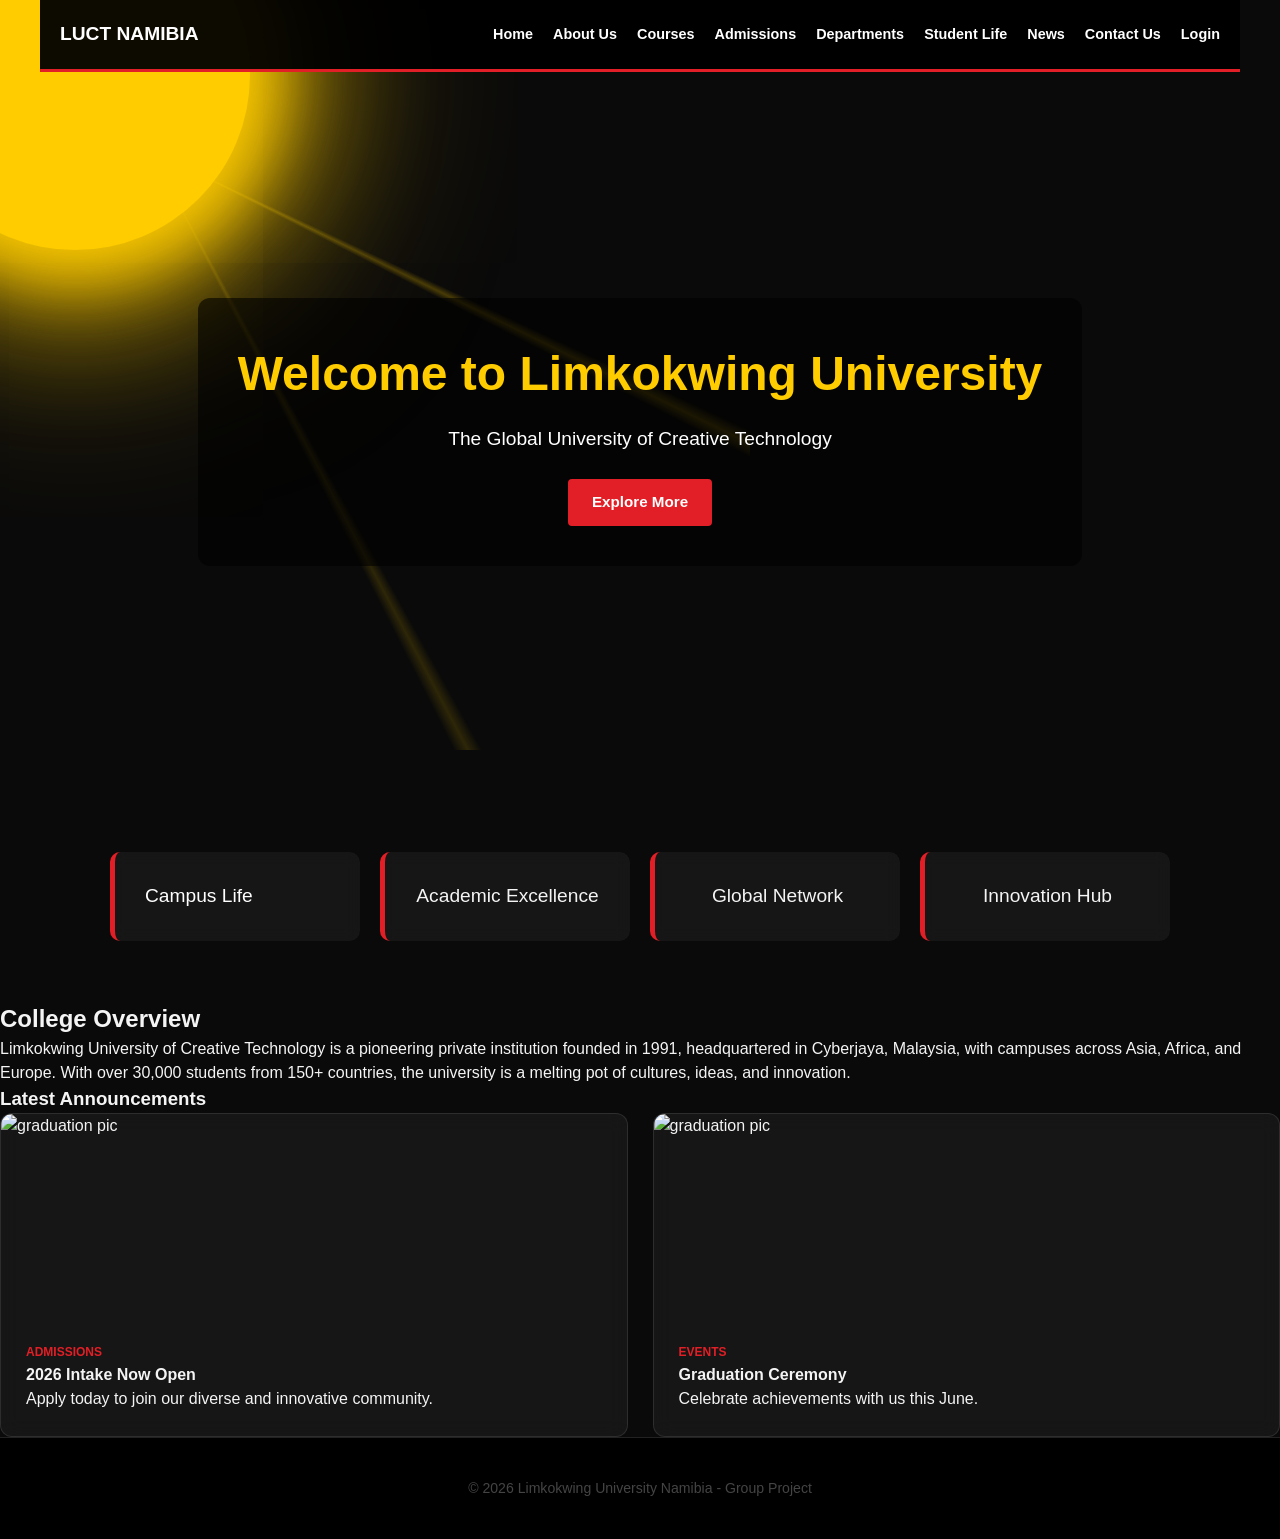
==== commit 2c553cec: "trying things" ====
--- a/index.html
+++ b/index.html
@@ -20,6 +20,7 @@
                 <li><a href="studentlife.html">Student Life</a></li>
                 <li><a href="news.html">News</a></li>
                 <li><a href="contact.html">Contact Us</a></li>
+                <li><a href="login.html">Login</a></li>
             </ul>
         </nav>
         </div>
@@ -91,5 +92,8 @@
     <p>&copy; 2026 Limkokwing University Namibia - Group Project</p>
   </footer>
 
+<script src="js/nav.js"></script>
+<script src="js/admissions.js"></script>
+<script src="js/login.js"></script> 
 </body>
 </html>
--- a/style.css
+++ b/style.css
@@ -1,1249 +1,1280 @@
+
 /* =============================================
-   LIMKOKWING UNIVERSITY NAMIBIA - SHARED STYLES
+   LIMKOKWING UNIVERSITY NAMIBIA — MASTER STYLESHEET
+   Base: Eli's layout (zip) | Added: Admissions + Student Life pages
    ============================================= */
 
 /* --- 1. RESET --- */
-* {
-  margin: 0;
-  padding: 0;
-  box-sizing: border-box;
+* { 
+    margin: 0; 
+    padding: 0; 
+    box-sizing: border-box; 
 }
 
 /* --- 2. VARIABLES --- */
 :root {
-  --luct-red:     #e21f26;
-  --gold:         #ffcc00;
-  --dark-bg:      #0a0a0a;
-  --glass:        rgba(255, 255, 255, 0.05);
-  --glass-border: rgba(255, 255, 255, 0.1);
-  --text:         #f4f4f4;
-  --muted:        #aaaaaa;
-  --border:       rgba(255, 255, 255, 0.1);
+    --luct-red:     #e21f26;
+    --gold:         #ffcc00;
+    --dark-bg:      #0a0a0a;
+    --glass:        rgba(255, 255, 255, 0.05);
+    --glass-border: rgba(255, 255, 255, 0.1);
+    --text:         #f4f4f4;
+    --muted:        #aaaaaa;
+    --border:       rgba(255, 255, 255, 0.1);
 }
 
 /* --- 3. BODY --- */
-body {
-  font-family: 'Inter', 'Segoe UI', Arial, sans-serif;
-  background: var(--dark-bg);
-  color: var(--text);
-  line-height: 1.6;
-  overflow-x: hidden;
-  min-height: 100vh;
-  position: relative;
-}
-
-/* --- 4. BACKGROUND EFFECTS (Moon + Rays) --- */
+body { 
+    font-family: 'Inter', sans-serif; 
+    background: var(--dark-bg); 
+    color: #f4f4f4; 
+    line-height: 1.5; 
+    position: relative;
+    overflow-x: hidden;
+    min-height: 100vh;
+}
+
+/* --- 4. BACKGROUND EFFECTS --- */
+
+/* Moon */
 body::before {
-  content: '';
-  position: fixed;
-  top: -100px;
-  left: -100px;
-  width: 350px;
-  height: 350px;
-  background: var(--gold);
-  border-radius: 50%;
-  box-shadow:
-    0 0 60px 30px rgba(255, 204, 0, 0.9),
-    0 0 120px 60px rgba(255, 204, 0, 0.6),
-    0 0 200px 100px rgba(255, 204, 0, 0.3);
-  z-index: -2;
-  animation: moonPulse 4s ease-in-out infinite;
-  pointer-events: none;
-}
-
+    content: '';
+    position: fixed;
+    top: -100px; 
+    left: -100px; 
+    width: 350px;
+    height: 350px;
+    background: var(--gold); 
+    border-radius: 50%;
+    box-shadow: 
+        0 0 60px 30px rgba(255, 204, 0, 0.9), 
+        0 0 120px 60px rgba(255, 204, 0, 0.6), 
+        0 0 200px 100px rgba(255, 204, 0, 0.3);
+    z-index: -2; 
+    animation: moonPulse 4s ease-in-out infinite;
+    pointer-events: none;
+}
+
+/* Rays */
 body::after {
-  content: '';
-  position: fixed;
-  top: -450px;
-  left: -450px;
-  width: 1200px;
-  height: 1200px;
-  background: repeating-conic-gradient(
-    from 115deg at center,
-    rgba(255, 204, 0, 0.18) 0deg 4deg,
-    transparent 4deg 10deg,
-    rgba(255, 204, 0, 0.12) 10deg 12deg,
-    transparent 12deg 18deg
-  );
-  z-index: -3;
-  pointer-events: none;
-  animation: sunRaysRotate 35s linear infinite;
-}
-
-@keyframes sunRaysRotate {
-  from {
-    transform: rotate(0deg);
-  }
-  to {
-    transform: rotate(360deg);
-  }
+    content: '';
+    position: fixed;
+    top: -450px;
+    left: -450px;
+    width: 1200px;
+    height: 1200px;
+    background: conic-gradient(
+        from 115deg at center,
+        transparent 0%,
+        rgba(255, 204, 0, 0.25) 0.3%,
+        transparent 0.6%,
+        transparent 10%,
+        rgba(255, 204, 0, 0.15) 10.3%,
+        transparent 10.6%
+    );
+    z-index: -3;
+    pointer-events: none;
 }
 
 /* --- 5. NAVBAR --- */
-.navbar,
-nav {
-  display: flex;
-  justify-content: space-between;
-  align-items: center;
-  padding: 0 2rem;
-  height: 64px;
-  background: rgba(0, 0, 0, 0.95);
-  border-bottom: 3px solid var(--luct-red);
-  position: sticky;
-  top: 0;
-  z-index: 1000;
-}
-
-.nav-logo,
-.logo {
-  color: #fff;
-  font-weight: 800;
-  font-size: 1.2rem;
-  text-transform: uppercase;
-}
-
-.nav-logo span,
-.logo span {
-  color: var(--luct-red);
-  margin-left: 5px;
-}
-
-.nav-links,
-.navbar ul {
-  list-style: none;
-  display: flex;
-  gap: 0;
-}
-
-.nav-links a,
-.navbar ul li a {
-  color: rgba(255, 255, 255, 0.8);
-  text-decoration: none;
-  padding: 0 1rem;
-  font-size: 0.9rem;
-  font-weight: 600;
-  height: 64px;
-  display: flex;
-  align-items: center;
-  transition: color 0.3s, background 0.3s;
-}
-
-.nav-links a:hover,
-.nav-links a.active,
-.navbar ul li a:hover,
-.navbar ul li a.active {
-  color: var(--luct-red);
-  background: rgba(255, 255, 255, 0.05);
-}
-
-.nav-links a.active {
-  border-bottom: 3px solid var(--luct-red);
+.navbar { 
+    display: flex; 
+    justify-content: space-between; 
+    align-items: center; 
+    max-width: 1200px; 
+    margin: 0 auto; 
+    padding: 20px;
+    background: rgba(0, 0, 0, 0.95);
+    border-bottom: 3px solid var(--luct-red);
+    position: sticky;
+    top: 0;
+    z-index: 1000;
+}
+
+.logo { 
+    color: #fff; 
+    font-weight: 800; 
+    font-size: 1.2rem; 
+    text-transform: uppercase; 
+}
+
+.logo span { 
+    color: var(--luct-red); 
+    margin-left: 5px; 
+}
+
+.navbar ul { 
+    list-style: none; 
+    display: flex; 
+    gap: 20px;
+}
+
+.navbar ul li a { 
+    color: #fff; 
+    text-decoration: none; 
+    font-size: 0.9rem; 
+    font-weight: 600; 
+    transition: 0.3s; 
+}
+
+.navbar ul li a:hover, 
+.navbar ul li a.active { 
+    color: var(--luct-red); 
 }
 
 .hamburger {
-  display: none;
-  flex-direction: column;
-  gap: 5px;
-  cursor: pointer;
+    display: none;
+    flex-direction: column;
+    gap: 5px;
+    cursor: pointer;
 }
 
 .hamburger span {
-  width: 24px;
-  height: 2px;
-  background: #fff;
-  display: block;
+    width: 24px;
+    height: 2px;
+    background: #fff;
+    display: block;
 }
 
 /* --- 6. BREAKING NEWS BAR --- */
 .breaking-news-bar {
-  display: flex;
-  background: #000;
-  height: 50px;
-  border-bottom: 2px solid var(--luct-red);
-  overflow: hidden;
-  position: relative;
+    display: flex;
+    background: #000;
+    height: 50px;
+    border-bottom: 2px solid var(--luct-red);
+    overflow: hidden;
+    position: relative;
 }
 
 .ticker-label {
-  background: var(--luct-red);
-  color: #fff;
-  padding: 0 25px;
-  display: flex;
-  align-items: center;
-  font-weight: 800;
-  font-size: 0.85rem;
-  box-shadow: 10px 0 15px rgba(0, 0, 0, 0.5);
-}
-
-.ticker-window {
-  flex: 1;
-  overflow: hidden;
-  display: flex;
-  align-items: center;
+    background: var(--luct-red);
+    color: #fff;
+    padding: 0 25px;
+    display: flex;
+    align-items: center;
+    font-weight: 800;
+    font-size: 0.85rem;
+    box-shadow: 10px 0 15px rgba(0,0,0,0.5);
+}
+
+.ticker-window { 
+    flex: 1; 
+    overflow: hidden; 
+    display: flex; 
+    align-items: center; 
 }
 
 .ticker-track {
-  display: flex;
-  white-space: nowrap;
-  animation: tv-scroll 25s linear infinite;
-  will-change: transform;
+    display: flex;
+    white-space: nowrap;
+    animation: tv-scroll 25s linear infinite;
+    will-change: transform;
 }
 
 .ticker-track span {
-  padding-right: 100px;
-  color: #fff;
-  font-size: 0.95rem;
-}
-
-/* --- 7. HERO --- */
+    padding-right: 100px;
+    color: #fff;
+    font-size: 0.95rem;
+}
+
+/* --- 7. CONTENT / LAYOUT --- */
+.container, 
+.content-container { 
+    max-width: 1100px; 
+    margin: 40px auto; 
+    padding: 20px; 
+    position: relative; 
+    z-index: 5; 
+}
+
+.section {
+    padding: 3.5rem 0;
+    position: relative;
+    z-index: 5;
+}
+
+.section-alt {
+    background: rgba(255, 255, 255, 0.02);
+    border-top: 1px solid var(--border);
+    border-bottom: 1px solid var(--border);
+}
+
+.section-title {
+    font-size: 1.6rem;
+    font-weight: 800;
+    color: var(--gold);
+    margin-bottom: 0.4rem;
+    text-transform: uppercase;
+    letter-spacing: 0.5px;
+}
+
+.section-sub {
+    color: var(--muted);
+    margin-bottom: 2rem;
+    font-size: 0.95rem;
+}
+
+.divider {
+    border: none;
+    border-top: 2px solid var(--luct-red);
+    width: 48px;
+    margin: 0.5rem 0 1.5rem;
+}
+
+/* --- 8. ABOUT / GLASS CARDS --- */
+.about-banner, 
+.news-card {
+    background: var(--glass);
+    backdrop-filter: blur(10px);
+    border: 1px solid rgba(255, 255, 255, 0.1);
+    border-radius: 12px;
+}
+
+.vision-mission {
+    display: flex;
+    gap: 20px;
+    flex-wrap: wrap;
+}
+
+.vision-mission .box {
+    flex: 1 1 300px;
+    background: var(--glass);
+    padding: 25px;
+    border-left: 5px solid var(--luct-red);
+    border-radius: 8px;
+}
+
+.item1 {
+    display: flex;
+    padding: 1.5em;
+    color: white;
+    text-align: center;
+    border-radius: 8px;
+    font-size: 2rem;
+    gap: 16px;
+}
+
+/* --- 9. NEWS --- */
+.news-grid { 
+    display: grid; 
+    grid-template-columns: repeat(auto-fit, minmax(280px, 1fr)); 
+    gap: 25px; 
+}
+
+.news-card { 
+    overflow: hidden; 
+    transition: 0.3s; 
+}
+
+.news-card:hover { 
+    transform: translateY(-8px); 
+    border-color: var(--luct-red); 
+}
+
+@keyframes slideZoom {
+    0%   { background-size: 100%; background-position: center; }
+    50%  { background-size: 110%; background-position: left; }
+    100% { background-size: 100%; background-position: center; }
+}
+
+.card-img { 
+    height: 200px; 
+    background-size: cover; 
+    background-position: center;
+    overflow: hidden;
+    animation: slideZoom 4s ease-in-out infinite;
+}
+
+.card-img img {
+    width: 100%;
+    height: 100%;
+    object-fit: cover;
+    object-position: center;
+    display: block;
+}
+
+.img-1 { background-image: url('images/ARTS.png'); }
+.img-2 { background-image: url('images/CORDING.png'); }
+.img-3 { background-image: url('images/graduation.png'); }
+.img-4 { background-image: url('images/img3.png'); }
+.img-5 { background-image: url('images/img1.png'); }
+.img-6 { background-image: url('images/img6.png'); }
+.img-7 { background-image: url('images/img7.png'); }
+
+.card-content { 
+    padding: 25px; 
+}
+
+.label { 
+    color: var(--luct-red); 
+    font-weight: bold; 
+    font-size: 0.75rem; 
+    text-transform: uppercase; 
+}
+
+/* --- 10. HERO --- */
 .hero {
-  position: relative;
-  padding: 5rem 2rem;
-  display: flex;
-  align-items: center;
-  justify-content: center;
-  text-align: center;
-  color: #fff;
+    position: relative;
+    height: 80vh;
+    display: flex;
+    align-items: center;
+    justify-content: center;
+    text-align: center;
+    color: #fff;
 }
 
 .hero-admissions {
-  background: linear-gradient(135deg, #0a0a0a 60%, #1a0005 100%);
-  border-bottom: 2px solid var(--luct-red);
+    background: linear-gradient(135deg, #0a0a0a 60%, #1a0005 100%);
+    border-bottom: 2px solid var(--luct-red);
 }
 
 .hero-student-life {
-  background: linear-gradient(135deg, #0a0a0a 0%, #1a0a00 100%);
-  border-bottom: 2px solid var(--gold);
+    background: linear-gradient(135deg, #0a0a0a 0%, #1a0a00 100%);
+    border-bottom: 2px solid var(--gold);
 }
 
 .hero-overlay {
-  background: rgba(0, 0, 0, 0.6);
-  padding: 40px;
-  border-radius: 12px;
+    background: rgba(0, 0, 0, 0.6);
+    padding: 40px;
+    border-radius: 12px;
 }
 
 .hero h1 {
-  font-size: 2.8rem;
-  font-weight: 800;
-  color: var(--gold);
-  margin-bottom: 0.75rem;
+    font-size: 3rem;
+    color: var(--gold);
+    margin-bottom: 15px;
 }
 
 .hero p {
-  font-size: 1.1rem;
-  color: rgba(255, 255, 255, 0.8);
-  max-width: 600px;
-  margin: 0 auto;
+    font-size: 1.2rem;
+    color: #fff;
+    margin-bottom: 25px;
 }
 
 .hero-badge {
-  display: inline-block;
-  background: var(--luct-red);
-  color: #fff;
-  font-size: 0.78rem;
-  font-weight: 700;
-  padding: 4px 14px;
-  border-radius: 20px;
-  margin-bottom: 1rem;
-  letter-spacing: 1.5px;
-  text-transform: uppercase;
-}
-
-/* --- 8. LAYOUT --- */
-.container,
-.content-container {
-  max-width: 1100px;
-  margin: 0 auto;
-  padding: 0 1.5rem;
-  position: relative;
-  z-index: 5;
-}
-
-.section {
-  padding: 3.5rem 0;
-  position: relative;
-  z-index: 5;
-}
-
-.section-alt {
-  background: rgba(255, 255, 255, 0.02);
-  border-top: 1px solid var(--border);
-  border-bottom: 1px solid var(--border);
-}
-
-.section-title {
-  font-size: 1.6rem;
-  font-weight: 800;
-  color: var(--gold);
-  margin-bottom: 0.4rem;
-  text-transform: uppercase;
-  letter-spacing: 0.5px;
-}
-
-.section-sub {
-  color: var(--muted);
-  margin-bottom: 2rem;
-  font-size: 0.95rem;
-}
-
-.about-banner {
-  margin: 40px auto 0;
-  padding: 60px 40px;
-  background: linear-gradient(180deg, rgba(0, 0, 0, 0.55), rgba(10, 10, 10, 0.95)), url('images/hero-bg.jpg');
-  background-size: cover;
-  background-position: center;
-  border-radius: 24px;
-  box-shadow: 0 35px 90px rgba(0, 0, 0, 0.45);
-}
-
-.banner-copywrap {
-  max-width: 760px;
-  margin: 0 auto;
-}
-
-.banner-copy {
-  color: rgba(255, 255, 255, 0.88);
-  font-size: 1.05rem;
-  line-height: 1.8;
-  margin: 1.5rem 0 2rem;
-}
-
-.banner-actions {
-  display: flex;
-  flex-wrap: wrap;
-  gap: 16px;
-}
-
-.profile-grid {
-  display: grid;
-  grid-template-columns: minmax(320px, 1.6fr) minmax(240px, 1fr);
-  gap: 32px;
-  align-items: start;
-}
-
-.profile-stats {
-  display: grid;
-  gap: 18px;
-}
-
-.stat-card,
-.value-card {
-  background: rgba(255, 255, 255, 0.05);
-  border: 1px solid rgba(255, 255, 255, 0.1);
-  border-radius: 18px;
-  padding: 26px;
-}
-
-.stat-value {
-  display: block;
-  font-size: 2.4rem;
-  color: var(--gold);
-  font-weight: 800;
-  margin-bottom: 0.4rem;
-}
-
-.values-grid {
-  display: grid;
-  grid-template-columns: repeat(auto-fit, minmax(220px, 1fr));
-  gap: 20px;
-  margin-top: 1.5rem;
-}
-
-.value-card {
-  transition: transform 0.3s ease, border-color 0.3s ease;
-}
-
-.value-card h3 {
-  color: var(--gold);
-  margin-bottom: 0.75rem;
-}
-
-.value-card:hover {
-  transform: translateY(-6px);
-  border-color: var(--luct-red);
-}
-
-.vision-mission {
-  display: flex;
-  gap: 24px;
-  flex-wrap: wrap;
-}
-
-.vision-mission .box {
-  min-height: 220px;
-}
-
-@media (max-width: 900px) {
-  .profile-grid {
-    grid-template-columns: 1fr;
-  }
-
-  .vision-mission {
-    flex-direction: column;
-  }
-
-  .about-banner {
-    padding: 45px 28px;
-  }
-}
-
-.divider {
-  border: none;
-  border-top: 2px solid var(--luct-red);
-  width: 48px;
-  margin: 0.5rem 0 1.5rem;
-}
-
-/* --- 9. SHARED GLASS CARDS --- */
-.about-banner,
-.news-card {
-  background: var(--glass);
-  backdrop-filter: blur(10px);
-  border: 1px solid var(--glass-border);
-  border-radius: 12px;
-}
-
-.news-grid {
-  display: grid;
-  grid-template-columns: repeat(auto-fit, minmax(280px, 1fr));
-  gap: 25px;
-}
-
-.more-news {
-  text-align: center;
-  margin: 40px auto 0;
-}
-
-.more-news-wrap {
-  display: inline-flex;
-  align-items: center;
-  gap: 16px;
-  background: rgba(255, 255, 255, 0.04);
-  border: 1px solid rgba(255, 255, 255, 0.12);
-  border-radius: 14px;
-  padding: 22px 28px;
-}
-
-.more-news-wrap p {
-  margin: 0;
-  color: rgba(255, 255, 255, 0.8);
-  font-weight: 600;
-}
-
-.visitor-report {
-  margin: 40px auto 0;
-  text-align: center;
-}
-
-.visitor-report-wrap {
-  display: inline-flex;
-  flex-direction: column;
-  align-items: center;
-  gap: 18px;
-  background: rgba(255, 255, 255, 0.04);
-  border: 1px solid rgba(255, 255, 255, 0.12);
-  border-radius: 16px;
-  padding: 32px 28px;
-}
-
-.visitor-report-wrap h2 {
-  color: var(--gold);
-  margin: 0;
-}
-
-.visitor-report-wrap p {
-  margin: 0;
-  max-width: 540px;
-  color: rgba(255, 255, 255, 0.8);
-  line-height: 1.6;
-}
-
-.info-form-overlay {
-  position: fixed;
-  inset: 0;
-  display: none;
-  align-items: center;
-  justify-content: center;
-  background: rgba(0, 0, 0, 0.75);
-  z-index: 10000;
-  padding: 20px;
-}
-
-.info-form-overlay.active {
-  display: flex;
-}
-
-.info-form-card {
-  width: 100%;
-  max-width: 420px;
-  background: rgba(10, 10, 10, 0.98);
-  border: 1px solid rgba(255, 255, 255, 0.12);
-  border-radius: 22px;
-  padding: 28px;
-  box-shadow: 0 32px 80px rgba(0, 0, 0, 0.5);
-}
-
-.info-form-card h3 {
-  color: var(--gold);
-  margin-bottom: 0.5rem;
-}
-
-.info-form-card p {
-  color: var(--muted);
-  margin-bottom: 1.4rem;
-  line-height: 1.6;
-}
-
-.info-form-card label {
-  display: block;
-  margin-bottom: 0.5rem;
-  color: rgba(255, 255, 255, 0.85);
-  font-weight: 600;
-}
-
-.info-form-card input {
-  width: 100%;
-  padding: 14px 16px;
-  border-radius: 12px;
-  border: 1px solid rgba(255, 255, 255, 0.12);
-  background: rgba(255, 255, 255, 0.05);
-  color: #fff;
-  margin-bottom: 18px;
-}
-
-.info-form-card input:focus {
-  outline: none;
-  border-color: var(--luct-red);
-  background: rgba(255, 255, 255, 0.09);
-}
-
-.form-actions {
-  display: flex;
-  justify-content: flex-end;
-  gap: 12px;
-  flex-wrap: wrap;
-}
-
-@media (max-width: 560px) {
-  .info-form-card {
-    padding: 22px;
-  }
-
-  .form-actions {
-    flex-direction: column;
-    align-items: stretch;
-  }
-}
-
-.news-card {
-  overflow: hidden;
-  transition: 0.3s;
-}
-
-.news-card:hover {
-  transform: translateY(-8px);
-  border-color: var(--luct-red);
-}
-
-@keyframes slideZoom {
-  0% {
-    background-size: 100%;
-    background-position: center;
-  }
-  50% {
-    background-size: 110%;
-    background-position: left;
-  }
-  100% {
-    background-size: 100%;
-    background-position: center;
-  }
-}
-
-.card-img {
-  height: 200px;
-  background-size: cover;
-  background-position: center;
-  animation: slideZoom 4s ease-in-out infinite;
-}
-
-.img-1 {
-  background-image: url('images/ARTS.png');
-}
-
-.img-2 {
-  background-image: url('images/CORDING.png');
-}
-
-.img-3 {
-  background-image: url('images/graduation.png');
-}
-.img-4 {
-  background-image: url('images/img3.png');
-}
-
-.img-5 {
-  background-image: url('images/img1.png');
-}
-
-.img-6 {
-  background-image: url('images/img6.png');
-}
-
-.card-content {
-  padding: 25px;
-}
-
-/* --- 10. BUTTONS --- */
-.btn {
-  display: inline-block;
-  padding: 10px 22px;
-  background: var(--luct-red);
-  color: #fff;
-  text-decoration: none;
-  border-radius: 4px;
-  font-weight: 700;
-  cursor: pointer;
-  border: 2px solid var(--luct-red);
-  transition: 0.3s;
-  font-family: inherit;
-  font-size: 0.95rem;
-}
-
-.btn:hover {
-  background: #fff;
-  color: var(--luct-red);
+    display: inline-block;
+    background: var(--luct-red);
+    color: #fff;
+    font-size: 0.78rem;
+    font-weight: 700;
+    padding: 4px 14px;
+    border-radius: 20px;
+    margin-bottom: 1rem;
+    letter-spacing: 1.5px;
+    text-transform: uppercase;
+}
+
+/* --- 11. BUTTONS --- */
+.btn { 
+    display: inline-block;
+    padding: 10px 22px; 
+    background: var(--luct-red); 
+    color: #fff; 
+    text-decoration: none;
+    border-radius: 4px; 
+    font-weight: 700;
+    cursor: pointer;
+    border: 2px solid var(--luct-red);
+    transition: 0.3s;
+    font-family: inherit;
+    font-size: 0.95rem;
+}
+
+.btn:hover { 
+    background: #fff; 
+    color: var(--luct-red); 
 }
 
 .btn-outline {
-  background: transparent;
-  color: var(--luct-red);
-  border: 2px solid var(--luct-red);
+    background: transparent;
+    color: var(--luct-red);
+    border: 2px solid var(--luct-red);
 }
 
 .btn-outline:hover {
-  background: var(--luct-red);
-  color: #fff;
-}
-
-/* --- 11. BADGES --- */
+    background: var(--luct-red);
+    color: #fff;
+}
+
+/* --- 12. BADGES --- */
 .badge {
-  display: inline-block;
-  padding: 3px 10px;
-  border-radius: 20px;
-  font-size: 0.78rem;
-  font-weight: 700;
+    display: inline-block;
+    padding: 3px 10px;
+    border-radius: 20px;
+    font-size: 0.78rem;
+    font-weight: 700;
 }
 
 .badge-open     { background: rgba(26,122,60,0.25);  color: #4caf7d; border: 1px solid #4caf7d; }
 .badge-upcoming { background: rgba(255,204,0,0.15);  color: var(--gold); border: 1px solid var(--gold); }
 .badge-closed   { background: rgba(226,31,38,0.15);  color: var(--luct-red); border: 1px solid var(--luct-red); }
 
-/* --- 12. FOOTER --- */
-footer {
-  text-align: center;
-  padding: 40px;
-  background: #000;
-  color: #444;
-  border-top: 1px solid #222;
-  font-size: 0.88rem;
+/* --- 13. GRID CONTAINER --- */
+.grid-container {
+    display: grid;
+    grid-template-columns: repeat(auto-fit, minmax(250px, 1fr));
+    gap: 20px;
+    margin: 40px auto;
+    max-width: 1100px;
+    padding: 20px;
+}
+
+.grid-container div {
+    background: var(--glass);
+    backdrop-filter: blur(8px);
+    padding: 30px;
+    text-align: center;
+    font-size: 1.2rem;
+    border-radius: 10px;
+    border-left: 5px solid var(--luct-red);
+    transition: 0.3s;
+}
+
+.grid-container div a {
+    color: inherit;
+    text-decoration: none;
+}
+
+.grid-container div:hover {
+    transform: translateY(-5px);
+    border-color: var(--gold);
+}
+
+/* --- 14. FOOTER --- */
+footer { 
+    text-align: center; 
+    padding: 40px; 
+    background: #000; 
+    color: #444; 
+    border-top: 1px solid #222;
+    font-size: 0.88rem;
 }
 
 footer span {
-  color: var(--luct-red);
-  font-weight: 700;
+    color: var(--luct-red);
+    font-weight: 700;
 }
 
 footer p + p {
-  margin-top: 6px;
-}
-
-/* --- 13. TEAMMATES: Vision/Mission --- */
-.vision-mission {
-  display: flex;
-  gap: 20px;
-  flex-wrap: wrap;
-}
-
-.vision-mission .box {
-  flex: 1 1 300px;
-  background: var(--glass);
-  padding: 25px;
-  border-left: 5px solid var(--luct-red);
-  border-radius: 8px;
-}
-
-/* --- 14. TEAMMATES: Grid Container --- */
-.grid-container {
-  display: grid;
-  grid-template-columns: repeat(auto-fit, minmax(250px, 1fr));
-  gap: 20px;
-  margin: 40px auto;
-  max-width: 1100px;
-  padding: 20px;
-}
-
-.grid-container div {
-  background: var(--glass);
-  backdrop-filter: blur(8px);
-  padding: 30px;
-  text-align: center;
-  font-size: 1.2rem;
-  border-radius: 10px;
-  border-left: 5px solid var(--luct-red);
-  transition: 0.3s;
-}
-
-.grid-container div:hover {
-  transform: translateY(-5px);
-  border-color: var(--gold);
-}
-
-/* =============================================
-   ADMISSIONS PAGE
-   ============================================= */
-
+    margin-top: 6px;
+}
+
+/* --- 15. CONTACT PAGE --- */
+.contact-hero {
+    padding: 80px 20px 70px;
+    text-align: center;
+    border-bottom: 3px solid var(--luct-red);
+    position: relative;
+    overflow: hidden;
+}
+
+.contact-hero::before {
+    content: 'CONTACT';
+    position: absolute;
+    font-size: 9rem;
+    font-weight: 800;
+    color: rgba(255, 255, 255, 0.025);
+    top: 50%;
+    left: 50%;
+    transform: translate(-50%, -50%);
+    pointer-events: none;
+    white-space: nowrap;
+    letter-spacing: 0.15em;
+}
+
+.contact-eyebrow {
+    color: var(--luct-red);
+    font-size: 0.75rem;
+    font-weight: 700;
+    text-transform: uppercase;
+    letter-spacing: 0.15em;
+    margin-bottom: 14px;
+}
+
+.contact-hero h1 {
+    font-size: 3rem;
+    font-weight: 800;
+    color: #fff;
+    margin-bottom: 14px;
+    line-height: 1.1;
+}
+
+.contact-hero h1 span {
+    color: var(--luct-red);
+}
+
+.contact-sub {
+    color: #888;
+    font-size: 1rem;
+    max-width: 500px;
+    margin: 0 auto;
+    line-height: 1.7;
+}
+
+.contact-wrapper {
+    max-width: 1100px;
+    margin: 60px auto;
+    padding: 0 20px;
+    display: grid;
+    grid-template-columns: 1fr 1.5fr;
+    gap: 40px;
+    position: relative;
+    z-index: 5;
+}
+
+.contact-info {
+    display: flex;
+    flex-direction: column;
+    gap: 18px;
+}
+
+.info-card {
+    background: var(--glass);
+    backdrop-filter: blur(10px);
+    border: 1px solid rgba(255, 255, 255, 0.08);
+    border-radius: 12px;
+    padding: 22px;
+    display: flex;
+    align-items: flex-start;
+    gap: 16px;
+    transition: 0.3s;
+    border-left: 4px solid transparent;
+}
+
+.info-card:hover {
+    border-left-color: var(--luct-red);
+    transform: translateX(5px);
+    background: rgba(226, 31, 38, 0.05);
+}
+
+.info-icon {
+    width: 44px;
+    height: 44px;
+    background: var(--luct-red);
+    border-radius: 10px;
+    display: flex;
+    align-items: center;
+    justify-content: center;
+    font-size: 1.2rem;
+    flex-shrink: 0;
+}
+
+.info-text h4 {
+    color: #fff;
+    font-weight: 700;
+    font-size: 0.8rem;
+    text-transform: uppercase;
+    letter-spacing: 0.08em;
+    margin-bottom: 6px;
+}
+
+.info-text p,
+.info-text a {
+    display: block;
+    color: #888;
+    font-size: 0.9rem;
+    line-height: 1.7;
+    text-decoration: none;
+    transition: color 0.2s;
+}
+
+.info-text a:hover {
+    color: var(--luct-red);
+}
+
+.contact-form-wrap {
+    background: var(--glass);
+    backdrop-filter: blur(10px);
+    border: 1px solid rgba(255, 255, 255, 0.08);
+    border-radius: 16px;
+    padding: 36px;
+    position: relative;
+    z-index: 5;
+}
+
+.contact-form-wrap h2 {
+    color: #fff;
+    font-size: 1.5rem;
+    font-weight: 800;
+    margin-bottom: 6px;
+}
+
+.form-sub {
+    color: #666;
+    font-size: 0.875rem;
+    margin-bottom: 28px;
+}
+
+.form-row {
+    display: grid;
+    grid-template-columns: 1fr 1fr;
+    gap: 16px;
+}
+
+.form-group {
+    display: flex;
+    flex-direction: column;
+    gap: 6px;
+    margin-bottom: 18px;
+}
+
+.form-group label {
+    color: #ccc;
+    font-size: 0.75rem;
+    font-weight: 700;
+    text-transform: uppercase;
+    letter-spacing: 0.06em;
+}
+
+.form-group input,
+.form-group select,
+.form-group textarea {
+    background: rgba(255, 255, 255, 0.04);
+    border: 1px solid rgba(255, 255, 255, 0.1);
+    border-radius: 8px;
+    padding: 12px 16px;
+    color: #f4f4f4;
+    font-family: 'Inter', sans-serif;
+    font-size: 0.9rem;
+    transition: border-color 0.3s, background 0.3s;
+    outline: none;
+    width: 100%;
+}
+
+.form-group input:focus,
+.form-group select:focus,
+.form-group textarea:focus {
+    border-color: var(--luct-red);
+    background: rgba(226, 31, 38, 0.05);
+}
+
+.form-group input::placeholder,
+.form-group textarea::placeholder {
+    color: #444;
+}
+
+.form-group select option {
+    background: #111;
+    color: #f4f4f4;
+}
+
+.form-group textarea {
+    resize: vertical;
+    min-height: 130px;
+}
+
+.contact-submit {
+    width: 100%;
+    padding: 14px;
+    font-size: 0.95rem;
+    text-transform: uppercase;
+    letter-spacing: 0.08em;
+    border: none;
+    border-radius: 8px;
+    margin-top: 4px;
+}
+
+.map-section {
+    max-width: 1100px;
+    margin: 0 auto 70px;
+    padding: 0 20px;
+    position: relative;
+    z-index: 5;
+}
+
+.map-label {
+    margin-bottom: 20px;
+}
+
+.map-label .label {
+    display: inline-block;
+    margin-bottom: 8px;
+    font-size: 0.75rem;
+    letter-spacing: 0.1em;
+}
+
+.map-label h2 {
+    color: #fff;
+    font-size: 1.5rem;
+    font-weight: 800;
+    margin-bottom: 4px;
+}
+
+.map-label p {
+    color: #666;
+    font-size: 0.875rem;
+}
+
+.map-container {
+    border-radius: 16px;
+    overflow: hidden;
+    border: 1px solid rgba(255, 255, 255, 0.08);
+    height: 420px;
+}
+
+.map-container iframe {
+    width: 100%;
+    height: 100%;
+    border: none;
+    display: block;
+}
+
+/* --- 16. ADMISSIONS PAGE --- */
 .steps {
-  display: grid;
-  grid-template-columns: repeat(auto-fit, minmax(200px, 1fr));
-  gap: 1.25rem;
+    display: grid;
+    grid-template-columns: repeat(auto-fit, minmax(200px, 1fr));
+    gap: 1.25rem;
 }
 
 .step-card {
-  background: var(--glass);
-  backdrop-filter: blur(10px);
-  border: 1px solid var(--border);
-  border-radius: 10px;
-  padding: 1.5rem;
-  transition: transform 0.3s, border-color 0.3s, box-shadow 0.3s;
+    background: var(--glass);
+    backdrop-filter: blur(10px);
+    border: 1px solid var(--border);
+    border-radius: 10px;
+    padding: 1.5rem;
+    transition: transform 0.3s, border-color 0.3s, box-shadow 0.3s;
 }
 
 .step-card:hover {
-  transform: translateY(-4px);
-  border-color: var(--luct-red);
-  box-shadow: 0 0 20px rgba(226, 31, 38, 0.2);
+    transform: translateY(-4px);
+    border-color: var(--luct-red);
+    box-shadow: 0 0 20px rgba(226, 31, 38, 0.2);
 }
 
 .step-num {
-  width: 36px;
-  height: 36px;
-  background: var(--luct-red);
-  color: #fff;
-  border-radius: 50%;
-  display: flex;
-  align-items: center;
-  justify-content: center;
-  font-weight: 700;
-  font-size: 1rem;
-  margin-bottom: 1rem;
+    width: 36px;
+    height: 36px;
+    background: var(--luct-red);
+    color: #fff;
+    border-radius: 50%;
+    display: flex;
+    align-items: center;
+    justify-content: center;
+    font-weight: 700;
+    font-size: 1rem;
+    margin-bottom: 1rem;
 }
 
 .step-card h3 {
-  font-size: 1rem;
-  font-weight: 700;
-  margin-bottom: 0.4rem;
-  color: var(--gold);
+    font-size: 1rem;
+    font-weight: 700;
+    margin-bottom: 0.4rem;
+    color: var(--gold);
 }
 
 .step-card p {
-  font-size: 0.9rem;
-  color: var(--muted);
+    font-size: 0.9rem;
+    color: var(--muted);
 }
 
 .req-grid {
-  display: grid;
-  grid-template-columns: 1fr 1fr;
-  gap: 1.5rem;
+    display: grid;
+    grid-template-columns: 1fr 1fr;
+    gap: 1.5rem;
 }
 
 .req-box {
-  background: var(--glass);
-  backdrop-filter: blur(10px);
-  border: 1px solid var(--border);
-  border-radius: 10px;
-  padding: 1.5rem;
-  transition: border-color 0.3s;
+    background: var(--glass);
+    backdrop-filter: blur(10px);
+    border: 1px solid var(--border);
+    border-radius: 10px;
+    padding: 1.5rem;
+    transition: border-color 0.3s;
 }
 
 .req-box:hover {
-  border-color: var(--luct-red);
+    border-color: var(--luct-red);
 }
 
 .req-box h3 {
-  font-size: 1rem;
-  font-weight: 700;
-  color: var(--gold);
-  margin-bottom: 1rem;
-  padding-bottom: 0.5rem;
-  border-bottom: 2px solid rgba(226, 31, 38, 0.4);
+    font-size: 1rem;
+    font-weight: 700;
+    color: var(--gold);
+    margin-bottom: 1rem;
+    padding-bottom: 0.5rem;
+    border-bottom: 2px solid rgba(226, 31, 38, 0.4);
 }
 
 .req-box ul {
-  padding-left: 1.2rem;
+    padding-left: 1.2rem;
 }
 
 .req-box li {
-  font-size: 0.92rem;
-  margin-bottom: 0.5rem;
-  color: var(--text);
+    font-size: 0.92rem;
+    margin-bottom: 0.5rem;
+    color: var(--text);
 }
 
 .dates-table {
-  width: 100%;
-  border-collapse: collapse;
-  background: var(--glass);
-  backdrop-filter: blur(10px);
-  border-radius: 10px;
-  overflow: hidden;
-  border: 1px solid var(--border);
+    width: 100%;
+    border-collapse: collapse;
+    background: var(--glass);
+    backdrop-filter: blur(10px);
+    border-radius: 10px;
+    overflow: hidden;
+    border: 1px solid var(--border);
 }
 
 .dates-table th {
-  background: rgba(226, 31, 38, 0.8);
-  color: #fff;
-  padding: 0.9rem 1.2rem;
-  text-align: left;
-  font-size: 0.9rem;
-  font-weight: 700;
-  text-transform: uppercase;
-  letter-spacing: 0.5px;
+    background: rgba(226, 31, 38, 0.8);
+    color: #fff;
+    padding: 0.9rem 1.2rem;
+    text-align: left;
+    font-size: 0.9rem;
+    font-weight: 700;
+    text-transform: uppercase;
+    letter-spacing: 0.5px;
 }
 
 .dates-table td {
-  padding: 0.85rem 1.2rem;
-  font-size: 0.9rem;
-  border-bottom: 1px solid var(--border);
-  color: var(--text);
+    padding: 0.85rem 1.2rem;
+    font-size: 0.9rem;
+    border-bottom: 1px solid var(--border);
+    color: var(--text);
 }
 
 .dates-table tr:last-child td {
-  border-bottom: none;
+    border-bottom: none;
 }
 
 .dates-table tr:hover td {
-  background: rgba(255, 255, 255, 0.04);
+    background: rgba(255, 255, 255, 0.04);
 }
 
 .form-wrap {
-  background: var(--glass);
-  backdrop-filter: blur(10px);
-  border: 1px solid var(--border);
-  border-radius: 12px;
-  padding: 2rem;
+    background: var(--glass);
+    backdrop-filter: blur(10px);
+    border: 1px solid var(--border);
+    border-radius: 12px;
+    padding: 2rem;
 }
 
 .form-grid {
-  display: grid;
-  grid-template-columns: 1fr 1fr;
-  gap: 1.2rem;
-}
-
-.form-group {
-  display: flex;
-  flex-direction: column;
-  gap: 6px;
+    display: grid;
+    grid-template-columns: 1fr 1fr;
+    gap: 1.2rem;
 }
 
 .form-group.full {
-  grid-column: 1 / -1;
+    grid-column: 1 / -1;
 }
 
 label {
-  font-size: 0.88rem;
-  font-weight: 600;
-  color: var(--gold);
+    font-size: 0.88rem;
+    font-weight: 600;
+    color: var(--gold);
 }
 
 input,
 select,
 textarea {
-  padding: 0.65rem 0.9rem;
-  border: 1px solid rgba(255, 255, 255, 0.15);
-  border-radius: 6px;
-  font-size: 0.93rem;
-  font-family: inherit;
-  background: rgba(255, 255, 255, 0.06);
-  color: var(--text);
-  transition: border-color 0.2s, background 0.2s;
+    padding: 0.65rem 0.9rem;
+    border: 1px solid rgba(255, 255, 255, 0.15);
+    border-radius: 6px;
+    font-size: 0.93rem;
+    font-family: inherit;
+    background: rgba(255, 255, 255, 0.06);
+    color: var(--text);
+    transition: border-color 0.2s, background 0.2s;
 }
 
 input::placeholder,
 textarea::placeholder {
-  color: rgba(255, 255, 255, 0.3);
+    color: rgba(255, 255, 255, 0.3);
 }
 
 input:focus,
 select:focus,
 textarea:focus {
-  outline: none;
-  border-color: var(--luct-red);
-  background: rgba(255, 255, 255, 0.1);
+    outline: none;
+    border-color: var(--luct-red);
+    background: rgba(255, 255, 255, 0.1);
 }
 
 select option {
-  background: #1a1a1a;
-  color: var(--text);
+    background: #1a1a1a;
+    color: var(--text);
 }
 
 textarea {
-  resize: vertical;
-  min-height: 80px;
+    resize: vertical;
+    min-height: 80px;
 }
 
 .form-actions {
-  display: flex;
-  gap: 1rem;
-  margin-top: 1.5rem;
-  flex-wrap: wrap;
-  align-items: center;
+    display: flex;
+    gap: 1rem;
+    margin-top: 1.5rem;
+    flex-wrap: wrap;
+    align-items: center;
 }
 
 .success-msg {
-  display: none;
-  background: rgba(26, 122, 60, 0.2);
-  color: #4caf7d;
-  padding: 1rem 1.2rem;
-  border-radius: 7px;
-  font-size: 0.93rem;
-  margin-top: 1rem;
-  border: 1px solid #4caf7d;
+    display: none;
+    background: rgba(26, 122, 60, 0.1);
+    color: #1a7a3c;
+    padding: 1rem 1.2rem;
+    border-radius: 7px;
+    font-size: 0.93rem;
+    margin-top: 1rem;
+    border: 1px solid #1a7a3c;
 }
 
 .download-box {
-  background: rgba(226, 31, 38, 0.08);
-  border: 1.5px dashed var(--luct-red);
-  border-radius: 10px;
-  padding: 1.5rem 2rem;
-  display: flex;
-  align-items: center;
-  gap: 1.5rem;
-  flex-wrap: wrap;
+    background: rgba(226, 31, 38, 0.08);
+    border: 1.5px dashed var(--luct-red);
+    border-radius: 10px;
+    padding: 1.5rem 2rem;
+    display: flex;
+    align-items: center;
+    gap: 1.5rem;
+    flex-wrap: wrap;
 }
 
 .download-icon {
-  font-size: 2.4rem;
-  line-height: 1;
+    font-size: 2.4rem;
+    line-height: 1;
 }
 
 .download-info h3 {
-  font-size: 1rem;
-  font-weight: 700;
-  color: var(--gold);
-  margin-bottom: 0.25rem;
+    font-size: 1rem;
+    font-weight: 700;
+    color: var(--gold);
+    margin-bottom: 0.25rem;
 }
 
 .download-info p {
-  font-size: 0.88rem;
-  color: var(--muted);
-}
-
-/* =============================================
-   STUDENT LIFE PAGE
-   ============================================= */
-
+    font-size: 0.88rem;
+    color: var(--muted);
+}
+
+/* --- 17. STUDENT LIFE PAGE --- */
 .clubs-grid {
-  display: grid;
-  grid-template-columns: repeat(auto-fit, minmax(240px, 1fr));
-  gap: 1.25rem;
+    display: grid;
+    grid-template-columns: repeat(auto-fit, minmax(240px, 1fr));
+    gap: 1.25rem;
 }
 
 .club-card {
-  background: var(--glass);
-  backdrop-filter: blur(10px);
-  border: 1px solid var(--border);
-  border-radius: 12px;
-  padding: 1.5rem;
-  transition: transform 0.3s, border-color 0.3s, box-shadow 0.3s;
-  cursor: default;
+    background: var(--glass);
+    backdrop-filter: blur(10px);
+    border: 1px solid var(--border);
+    border-radius: 12px;
+    padding: 1.5rem;
+    transition: transform 0.3s, border-color 0.3s, box-shadow 0.3s;
+    cursor: default;
 }
 
 .club-card:hover {
-  box-shadow: 0 0 20px rgba(226, 31, 38, 0.2);
-  transform: translateY(-4px);
-  border-color: var(--luct-red);
+    box-shadow: 0 0 20px rgba(226, 31, 38, 0.2);
+    transform: translateY(-4px);
+    border-color: var(--luct-red);
 }
 
 .club-icon {
-  font-size: 2rem;
-  margin-bottom: 0.75rem;
-  display: block;
+    font-size: 2rem;
+    margin-bottom: 0.75rem;
+    display: block;
 }
 
 .club-card h3 {
-  font-size: 1rem;
-  font-weight: 700;
-  margin-bottom: 0.35rem;
-  color: var(--gold);
+    font-size: 1rem;
+    font-weight: 700;
+    margin-bottom: 0.35rem;
+    color: var(--gold);
 }
 
 .club-card p {
-  font-size: 0.88rem;
-  color: var(--muted);
+    font-size: 0.88rem;
+    color: var(--muted);
 }
 
 .club-tag {
-  display: inline-block;
-  margin-top: 0.75rem;
-  background: rgba(226, 31, 38, 0.15);
-  color: var(--luct-red);
-  font-size: 0.75rem;
-  font-weight: 700;
-  padding: 3px 10px;
-  border-radius: 20px;
-  border: 1px solid rgba(226, 31, 38, 0.4);
+    display: inline-block;
+    margin-top: 0.75rem;
+    background: rgba(226, 31, 38, 0.15);
+    color: var(--luct-red);
+    font-size: 0.75rem;
+    font-weight: 700;
+    padding: 3px 10px;
+    border-radius: 20px;
+    border: 1px solid rgba(226, 31, 38, 0.4);
 }
 
 .events-list {
-  display: flex;
-  flex-direction: column;
-  gap: 1rem;
+    display: flex;
+    flex-direction: column;
+    gap: 1rem;
 }
 
 .event-item {
-  background: var(--glass);
-  backdrop-filter: blur(10px);
-  border: 1px solid var(--border);
-  border-radius: 10px;
-  padding: 1.2rem 1.5rem;
-  display: flex;
-  align-items: flex-start;
-  gap: 1.2rem;
-  transition: border-color 0.3s, box-shadow 0.3s;
+    background: var(--glass);
+    backdrop-filter: blur(10px);
+    border: 1px solid var(--border);
+    border-radius: 10px;
+    padding: 1.2rem 1.5rem;
+    display: flex;
+    align-items: flex-start;
+    gap: 1.2rem;
+    transition: border-color 0.3s, box-shadow 0.3s;
 }
 
 .event-item:hover {
-  border-color: var(--gold);
-  box-shadow: 0 0 16px rgba(255, 204, 0, 0.1);
+    border-color: var(--gold);
+    box-shadow: 0 0 16px rgba(255, 204, 0, 0.1);
 }
 
 .event-date {
-  background: var(--luct-red);
-  color: #fff;
-  border-radius: 8px;
-  padding: 0.5rem 0.75rem;
-  text-align: center;
-  min-width: 56px;
-  flex-shrink: 0;
+    background: var(--luct-red);
+    color: #fff;
+    border-radius: 8px;
+    padding: 0.5rem 0.75rem;
+    text-align: center;
+    min-width: 56px;
+    flex-shrink: 0;
 }
 
 .event-date .day {
-  font-size: 1.4rem;
-  font-weight: 800;
-  line-height: 1;
+    font-size: 1.4rem;
+    font-weight: 800;
+    line-height: 1;
 }
 
 .event-date .month {
-  font-size: 0.7rem;
-  text-transform: uppercase;
-  letter-spacing: 1px;
-  opacity: 0.85;
+    font-size: 0.7rem;
+    text-transform: uppercase;
+    letter-spacing: 1px;
+    opacity: 0.85;
 }
 
 .event-info h3 {
-  font-size: 1rem;
-  font-weight: 700;
-  margin-bottom: 0.2rem;
-  color: var(--gold);
+    font-size: 1rem;
+    font-weight: 700;
+    margin-bottom: 0.2rem;
+    color: var(--gold);
 }
 
 .event-info p {
-  font-size: 0.88rem;
-  color: var(--muted);
+    font-size: 0.88rem;
+    color: var(--muted);
 }
 
 .event-cat {
-  margin-left: auto;
-  flex-shrink: 0;
-  background: rgba(226, 31, 38, 0.15);
-  color: var(--luct-red);
-  font-size: 0.75rem;
-  font-weight: 700;
-  padding: 3px 10px;
-  border-radius: 20px;
-  border: 1px solid rgba(226, 31, 38, 0.4);
-  align-self: flex-start;
+    margin-left: auto;
+    flex-shrink: 0;
+    background: rgba(226, 31, 38, 0.15);
+    color: var(--luct-red);
+    font-size: 0.75rem;
+    font-weight: 700;
+    padding: 3px 10px;
+    border-radius: 20px;
+    border: 1px solid rgba(226, 31, 38, 0.4);
+    align-self: flex-start;
 }
 
 .sports-grid {
-  display: grid;
-  grid-template-columns: repeat(auto-fit, minmax(180px, 1fr));
-  gap: 1rem;
+    display: grid;
+    grid-template-columns: repeat(auto-fit, minmax(180px, 1fr));
+    gap: 1rem;
 }
 
 .sport-card {
-  background: var(--glass);
-  backdrop-filter: blur(10px);
-  border: 1px solid var(--border);
-  border-radius: 10px;
-  padding: 1.25rem;
-  text-align: center;
-  transition: border-color 0.3s, transform 0.3s;
+    background: var(--glass);
+    backdrop-filter: blur(10px);
+    border: 1px solid var(--border);
+    border-radius: 10px;
+    padding: 1.25rem;
+    text-align: center;
+    transition: border-color 0.3s, transform 0.3s;
 }
 
 .sport-card:hover {
-  border-color: var(--gold);
-  transform: translateY(-3px);
+    border-color: var(--gold);
+    transform: translateY(-3px);
 }
 
 .sport-icon {
-  font-size: 2rem;
-  margin-bottom: 0.5rem;
-  display: block;
+    font-size: 2rem;
+    margin-bottom: 0.5rem;
+    display: block;
 }
 
 .sport-card h3 {
-  font-size: 0.92rem;
-  font-weight: 700;
-  margin-bottom: 0.2rem;
-  color: var(--gold);
+    font-size: 0.92rem;
+    font-weight: 700;
+    margin-bottom: 0.2rem;
+    color: var(--gold);
 }
 
 .sport-card p {
-  font-size: 0.8rem;
-  color: var(--muted);
+    font-size: 0.8rem;
+    color: var(--muted);
 }
 
 .gallery-grid {
-  display: grid;
-  grid-template-columns: repeat(auto-fit, minmax(200px, 1fr));
-  gap: 1rem;
+    display: grid;
+    grid-template-columns: repeat(auto-fit, minmax(200px, 1fr));
+    gap: 1rem;
 }
 
 .gallery-item {
-  border-radius: 10px;
-  aspect-ratio: 4 / 3;
-  display: flex;
-  align-items: center;
-  justify-content: center;
-  font-size: 2.5rem;
-  overflow: hidden;
-  position: relative;
-  border: 1px solid var(--border);
-  transition: border-color 0.3s, transform 0.3s;
+    border-radius: 10px;
+    aspect-ratio: 4 / 3;
+    display: flex;
+    align-items: center;
+    justify-content: center;
+    font-size: 2.5rem;
+    overflow: hidden;
+    position: relative;
+    border: 1px solid var(--border);
+    transition: border-color 0.3s, transform 0.3s;
 }
 
 .gallery-item:hover {
-  border-color: var(--gold);
-  transform: scale(1.02);
+    border-color: var(--gold);
+    transform: scale(1.02);
 }
 
 .gallery-item .label {
-  position: absolute;
-  bottom: 0;
-  left: 0;
-  right: 0;
-  background: rgba(0, 0, 0, 0.7);
-  color: #fff;
-  font-size: 0.78rem;
-  font-weight: 600;
-  padding: 6px 10px;
-  text-align: center;
-}
-
-.support-grid {
-  display: grid;
-  grid-template-columns: repeat(auto-fit, minmax(220px, 1fr));
-  gap: 1.25rem;
-}
-
-.support-card {
-  background: var(--glass);
-  backdrop-filter: blur(10px);
-  border-left: 4px solid var(--luct-red);
-  border-top: 1px solid var(--border);
-  border-right: 1px solid var(--border);
-  border-bottom: 1px solid var(--border);
-  border-radius: 0 10px 10px 0;
-  padding: 1.25rem 1.5rem;
-  transition: border-left-color 0.3s;
-}
-
-.support-card:hover {
-  border-left-color: var(--gold);
-}
-
-.support-card h3 {
-  font-size: 0.97rem;
-  font-weight: 700;
-  margin-bottom: 0.35rem;
-  color: var(--gold);
-}
-
-.support-card p {
-  font-size: 0.87rem;
-  color: var(--muted);
-}
-
-/* =============================================
-   ANIMATIONS
-   ============================================= */
-
-@keyframes moonPulse {
-  0%, 100% { transform: scale(1);    opacity: 0.7; }
-  50%       { transform: scale(1.05); opacity: 1;   }
-}
-
-@keyframes tv-scroll {
-  from { transform: translateX(0); }
-  to   { transform: translateX(-50%); }
-}
-
-/* =============================================
-   RESPONSIVE
-   ============================================= */
-
-@media (max-width: 768px) {
-  .nav-links,
-  .navbar ul {
-    display: none;
-    flex-direction: column;
     position: absolute;
-    top: 64px;
+    bottom: 0;
     left: 0;
     right: 0;
-    background: rgba(0, 0, 0, 0.97);
-    border-top: 1px solid var(--luct-red);
-  }
-
-  .nav-links.open,
-  .navbar ul.open {
-    display: flex;
-  }
-
-  .nav-links a,
-  .navbar ul li a {
-    padding: 1rem 2rem;
-    height: auto;
-    border-bottom: 1px solid rgba(255, 255, 255, 0.06);
-  }
-
-  .hamburger {
-    display: flex;
-  }
-
-  .hero h1 {
-    font-size: 1.9rem;
-  }
-
-  .req-grid,
-  .form-grid {
-    grid-template-columns: 1fr;
-  }
-
-  .form-group.full {
-    grid-column: 1;
-  }
-
-  .download-box {
-    flex-direction: column;
+    background: rgba(0, 0, 0, 0.7);
+    color: #fff;
+    font-size: 0.78rem;
+    font-weight: 600;
+    padding: 6px 10px;
     text-align: center;
-  }
-
-  .event-item {
-    flex-wrap: wrap;
-  }
-
-  .event-cat {
-    margin-left: 0;
-  }
+}
+
+.support-grid {
+    display: grid;
+    grid-template-columns: repeat(auto-fit, minmax(220px, 1fr));
+    gap: 1.25rem;
+}
+
+.support-card {
+    background: var(--glass);
+    backdrop-filter: blur(10px);
+    border-left: 4px solid var(--luct-red);
+    border-top: 1px solid var(--border);
+    border-right: 1px solid var(--border);
+    border-bottom: 1px solid var(--border);
+    border-radius: 0 10px 10px 0;
+    padding: 1.25rem 1.5rem;
+    transition: border-left-color 0.3s;
+}
+
+.support-card:hover {
+    border-left-color: var(--gold);
+}
+
+.support-card h3 {
+    font-size: 0.97rem;
+    font-weight: 700;
+    margin-bottom: 0.35rem;
+    color: var(--gold);
+}
+
+.support-card p {
+    font-size: 0.87rem;
+    color: var(--muted);
+}
+
+/* --- 18. ANIMATIONS --- */
+@keyframes moonPulse {
+    0%, 100% { transform: scale(1);     opacity: 0.7; }
+    50%       { transform: scale(1.05); opacity: 1;   }
+}
+
+@keyframes tv-scroll {
+    from { transform: translateX(0); }
+    to   { transform: translateX(-50%); }
+}
+
+/* --- 19. RESPONSIVE --- */
+@media (max-width: 860px) {
+    .contact-wrapper {
+        grid-template-columns: 1fr;
+    }
+
+    .contact-hero h1 {
+        font-size: 2.2rem;
+    }
+
+    .contact-hero::before {
+        font-size: 5rem;
+    }
+
+    .map-container {
+        height: 300px;
+    }
+}
+
+@media (max-width: 768px) {
+    .navbar ul {
+        display: none;
+        flex-direction: column;
+        position: absolute;
+        top: 64px;
+        left: 0;
+        right: 0;
+        background: rgba(0, 0, 0, 0.97);
+        border-top: 1px solid var(--luct-red);
+    }
+
+    .navbar ul.open {
+        display: flex;
+    }
+
+    .navbar ul li a {
+        padding: 1rem 2rem;
+        height: auto;
+        border-bottom: 1px solid rgba(255, 255, 255, 0.06);
+    }
+
+    .hamburger {
+        display: flex;
+    }
+
+    .hero h1 {
+        font-size: 1.9rem;
+    }
+
+    .req-grid,
+    .form-grid {
+        grid-template-columns: 1fr;
+    }
+
+    .form-group.full {
+        grid-column: 1;
+    }
+
+    .download-box {
+        flex-direction: column;
+        text-align: center;
+    }
+
+    .event-item {
+        flex-wrap: wrap;
+    }
+
+    .event-cat {
+        margin-left: 0;
+    }
+
+    .vision-mission {
+        flex-direction: column;
+    }
+}
+
+@media (max-width: 500px) {
+    .form-row {
+        grid-template-columns: 1fr;
+    }
+
+    .contact-form-wrap {
+        padding: 24px 18px;
+    }
 }
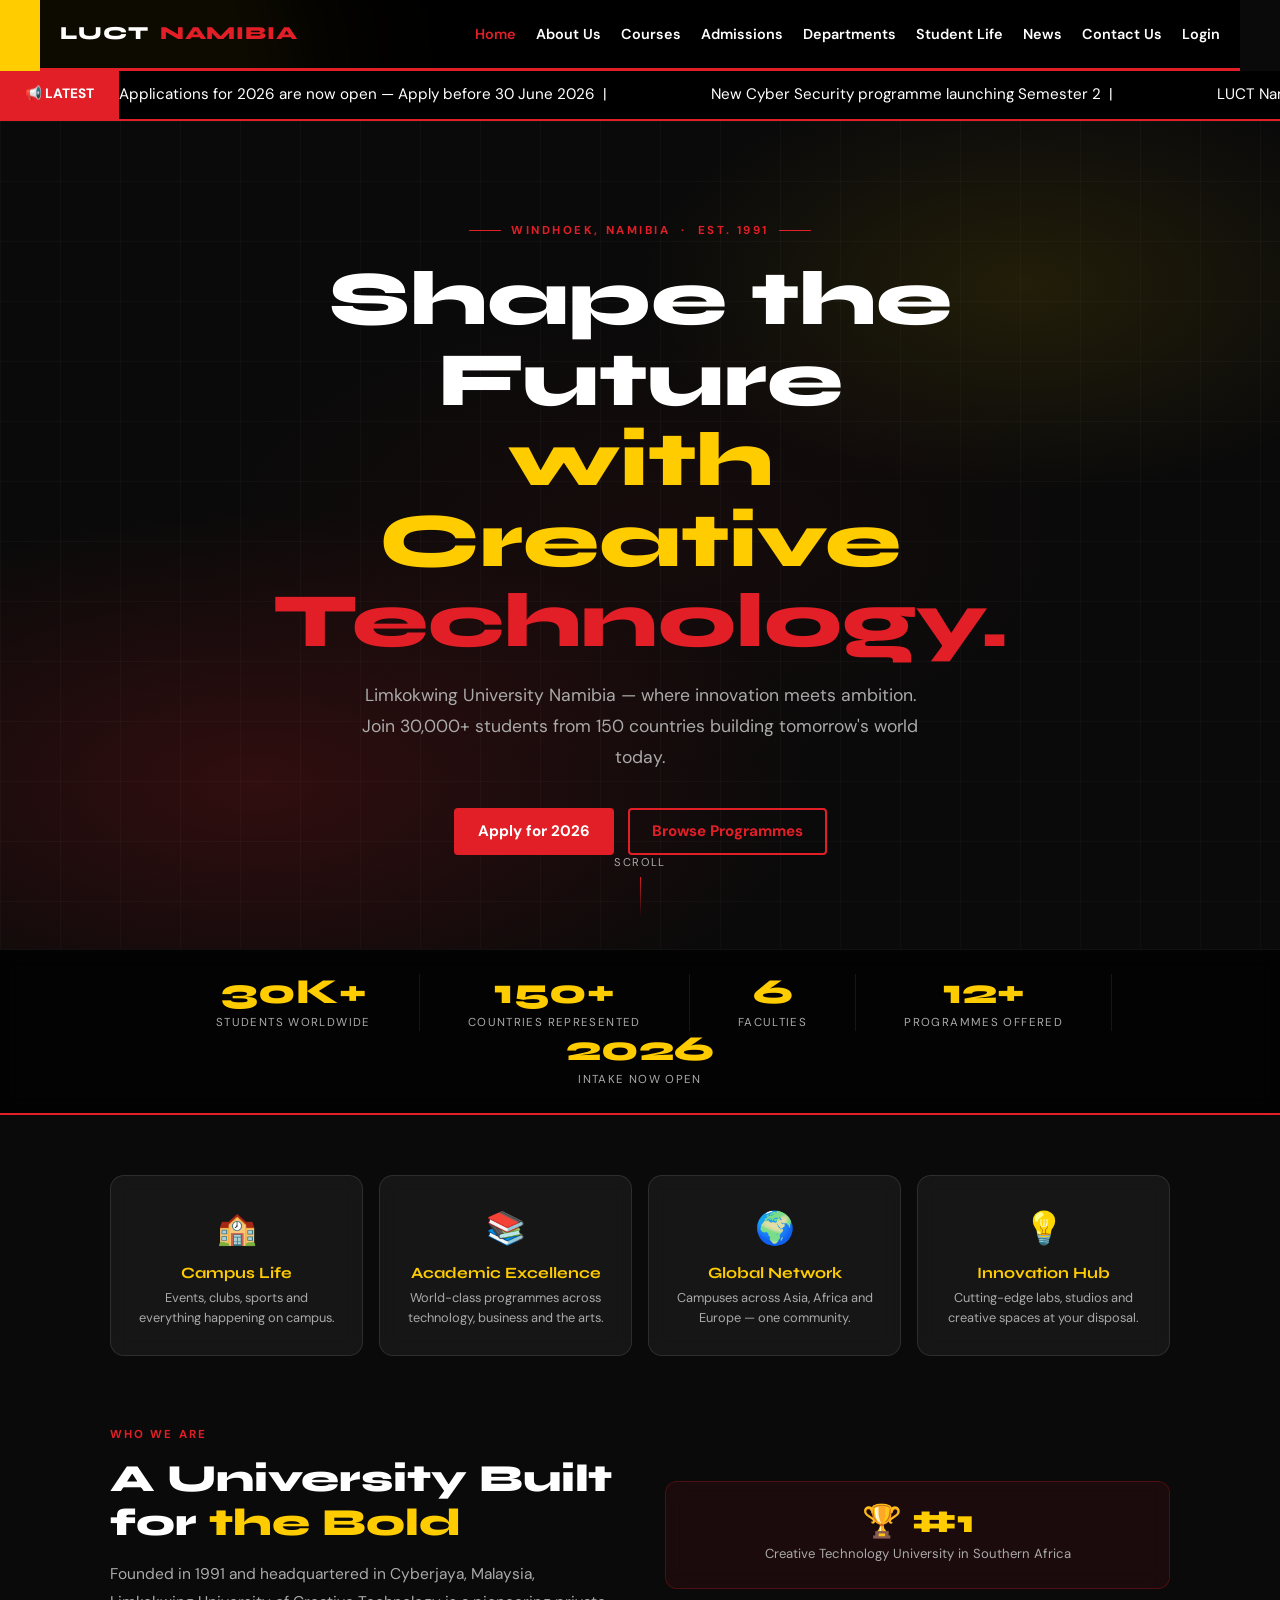
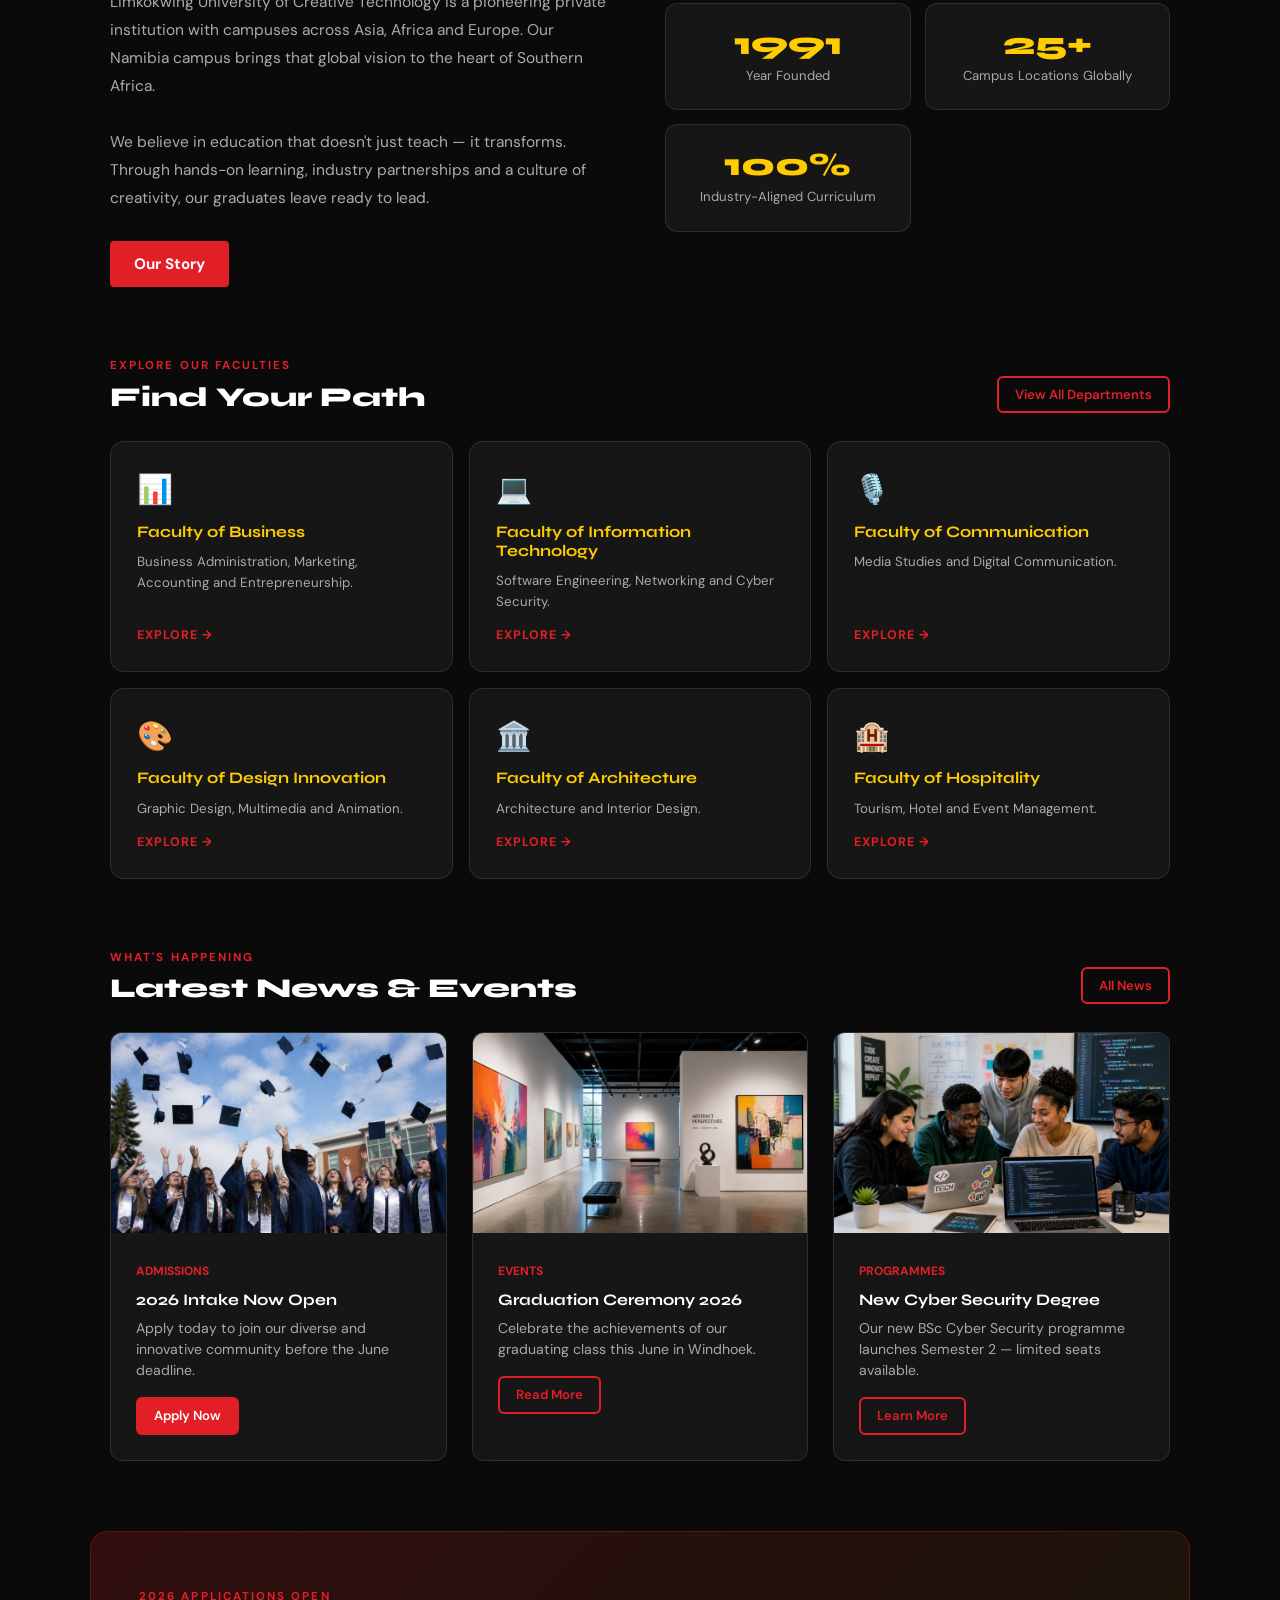
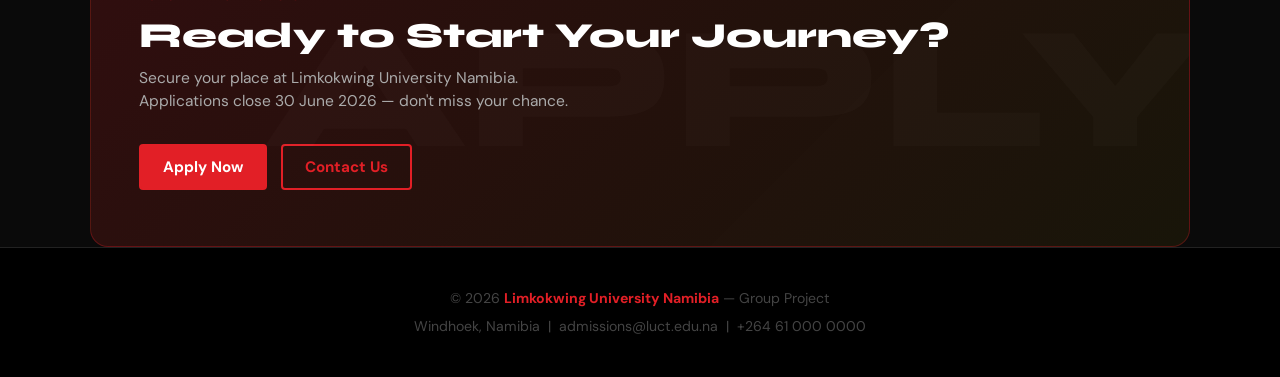
==== commit 5d7623b5: "this needed a change too" ====
--- a/index.html
+++ b/index.html
@@ -1,3 +1,4 @@
+
 <!DOCTYPE html>
 <html lang="en">
 <head>
@@ -5,14 +6,548 @@
     <meta name="viewport" content="width=device-width, initial-scale=1.0">
     <title>Home | Limkokwing University Namibia</title>
     <link rel="stylesheet" href="style.css">
+    <style>
+        /* ══════════════════════════════════════════
+           INDEX PAGE — HOMEPAGE STYLES
+        ══════════════════════════════════════════ */
+
+        /* ── HERO ── */
+        .hero-home {
+            min-height: 92vh;
+            display: flex;
+            align-items: center;
+            justify-content: center;
+            text-align: center;
+            position: relative;
+            overflow: hidden;
+            background: var(--dark-bg);
+        }
+
+        /* Animated gradient mesh background */
+        .hero-home::before {
+            content: '';
+            position: absolute;
+            inset: 0;
+            background:
+                radial-gradient(ellipse 80% 60% at 20% 80%, rgba(226,31,38,0.18) 0%, transparent 55%),
+                radial-gradient(ellipse 60% 50% at 80% 20%, rgba(255,204,0,0.10) 0%, transparent 50%),
+                radial-gradient(ellipse 50% 40% at 50% 50%, rgba(226,31,38,0.06) 0%, transparent 70%);
+            animation: meshShift 8s ease-in-out infinite alternate;
+            pointer-events: none;
+            z-index: 0;
+        }
+
+        @keyframes meshShift {
+            0%   { opacity: 0.7; transform: scale(1); }
+            100% { opacity: 1;   transform: scale(1.05); }
+        }
+
+        /* Grid lines overlay */
+        .hero-home::after {
+            content: '';
+            position: absolute;
+            inset: 0;
+            background-image:
+                linear-gradient(rgba(255,255,255,0.025) 1px, transparent 1px),
+                linear-gradient(90deg, rgba(255,255,255,0.025) 1px, transparent 1px);
+            background-size: 60px 60px;
+            pointer-events: none;
+            z-index: 0;
+        }
+
+        .hero-content {
+            position: relative;
+            z-index: 2;
+            max-width: 820px;
+            padding: 40px 24px;
+        }
+
+        .hero-eyebrow {
+            display: inline-flex;
+            align-items: center;
+            gap: 10px;
+            color: var(--luct-red);
+            font-size: 0.72rem;
+            font-weight: 700;
+            text-transform: uppercase;
+            letter-spacing: 0.22em;
+            margin-bottom: 20px;
+            animation: fadeUp 0.7s ease both;
+        }
+
+        .hero-eyebrow::before,
+        .hero-eyebrow::after {
+            content: '';
+            width: 32px;
+            height: 1.5px;
+            background: var(--luct-red);
+        }
+
+        .hero-home h1 {
+            font-size: clamp(2.6rem, 6vw, 5rem);
+            font-weight: 800;
+            color: #fff;
+            line-height: 1.05;
+            margin-bottom: 10px;
+            animation: fadeUp 0.7s 0.1s ease both;
+        }
+
+        .hero-home h1 .gold-line {
+            color: var(--gold);
+            display: block;
+        }
+
+        .hero-home h1 .red-line {
+            color: var(--luct-red);
+        }
+
+        .hero-home .hero-sub {
+            color: var(--muted);
+            font-size: 1.1rem;
+            max-width: 560px;
+            margin: 18px auto 36px;
+            line-height: 1.75;
+            animation: fadeUp 0.7s 0.2s ease both;
+        }
+
+        .hero-btns {
+            display: flex;
+            gap: 14px;
+            justify-content: center;
+            flex-wrap: wrap;
+            animation: fadeUp 0.7s 0.3s ease both;
+        }
+
+        /* Scroll indicator */
+        .scroll-hint {
+            position: absolute;
+            bottom: 32px;
+            left: 50%;
+            transform: translateX(-50%);
+            display: flex;
+            flex-direction: column;
+            align-items: center;
+            gap: 6px;
+            color: var(--muted);
+            font-size: 0.7rem;
+            letter-spacing: 0.15em;
+            text-transform: uppercase;
+            z-index: 2;
+            animation: bounce 2s ease-in-out infinite;
+        }
+
+        .scroll-hint::after {
+            content: '';
+            width: 1px;
+            height: 40px;
+            background: linear-gradient(to bottom, var(--luct-red), transparent);
+        }
+
+        @keyframes bounce {
+            0%, 100% { transform: translateX(-50%) translateY(0); }
+            50%       { transform: translateX(-50%) translateY(6px); }
+        }
+
+        @keyframes fadeUp {
+            from { opacity: 0; transform: translateY(24px); }
+            to   { opacity: 1; transform: translateY(0); }
+        }
+
+        /* ── STATS BAR ── */
+        .stats-bar {
+            background: rgba(0,0,0,0.7);
+            border-top: 1px solid rgba(255,255,255,0.06);
+            border-bottom: 2px solid var(--luct-red);
+            padding: 24px 20px;
+            position: relative;
+            z-index: 5;
+            backdrop-filter: blur(10px);
+        }
+
+        .stats-inner {
+            max-width: 1000px;
+            margin: 0 auto;
+            display: flex;
+            justify-content: center;
+            align-items: center;
+            gap: 0;
+            flex-wrap: wrap;
+        }
+
+        .stat-item {
+            text-align: center;
+            padding: 0 3rem;
+            border-right: 1px solid rgba(255,255,255,0.08);
+        }
+
+        .stat-item:last-child {
+            border-right: none;
+        }
+
+        .stat-item .num {
+            font-family: var(--font-display);
+            font-size: 2.2rem;
+            font-weight: 800;
+            color: var(--gold);
+            line-height: 1;
+            display: block;
+        }
+
+        .stat-item .lbl {
+            font-size: 0.72rem;
+            color: var(--muted);
+            text-transform: uppercase;
+            letter-spacing: 0.12em;
+            margin-top: 5px;
+            display: block;
+        }
+
+        /* ── QUICK LINKS GRID ── */
+        .quick-links {
+            max-width: 1100px;
+            margin: 60px auto 0;
+            padding: 0 20px;
+            display: grid;
+            grid-template-columns: repeat(4, 1fr);
+            gap: 16px;
+        }
+
+        .quick-card {
+            background: var(--glass);
+            backdrop-filter: blur(10px);
+            border: 1px solid var(--glass-border);
+            border-radius: 14px;
+            padding: 28px 22px;
+            text-align: center;
+            text-decoration: none;
+            transition: transform 0.3s, border-color 0.3s, box-shadow 0.3s;
+            position: relative;
+            overflow: hidden;
+        }
+
+        .quick-card::before {
+            content: '';
+            position: absolute;
+            bottom: 0; left: 0; right: 0;
+            height: 3px;
+            background: linear-gradient(90deg, var(--luct-red), var(--gold));
+            opacity: 0;
+            transition: opacity 0.3s;
+        }
+
+        .quick-card:hover {
+            transform: translateY(-6px);
+            border-color: rgba(226,31,38,0.4);
+            box-shadow: 0 16px 40px rgba(0,0,0,0.4), 0 0 0 1px rgba(226,31,38,0.15);
+        }
+
+        .quick-card:hover::before { opacity: 1; }
+
+        .quick-icon {
+            font-size: 2rem;
+            display: block;
+            margin-bottom: 12px;
+        }
+
+        .quick-card h3 {
+            font-size: 0.98rem;
+            font-weight: 700;
+            color: var(--gold);
+            margin-bottom: 6px;
+        }
+
+        .quick-card p {
+            font-size: 0.8rem;
+            color: var(--muted);
+            line-height: 1.5;
+        }
+
+        /* ── ABOUT STRIP ── */
+        .about-strip {
+            max-width: 1100px;
+            margin: 70px auto 0;
+            padding: 0 20px;
+            display: grid;
+            grid-template-columns: 1fr 1fr;
+            gap: 50px;
+            align-items: center;
+            position: relative;
+            z-index: 5;
+        }
+
+        .about-strip .text-side .eyebrow {
+            color: var(--luct-red);
+            font-size: 0.72rem;
+            font-weight: 700;
+            text-transform: uppercase;
+            letter-spacing: 0.18em;
+            margin-bottom: 14px;
+            display: block;
+        }
+
+        .about-strip h2 {
+            font-size: clamp(1.8rem, 3vw, 2.6rem);
+            font-weight: 800;
+            color: #fff;
+            line-height: 1.15;
+            margin-bottom: 16px;
+        }
+
+        .about-strip h2 span {
+            color: var(--gold);
+        }
+
+        .about-strip p {
+            color: var(--muted);
+            font-size: 0.97rem;
+            line-height: 1.8;
+            margin-bottom: 28px;
+        }
+
+        .about-strip .visual-side {
+            display: grid;
+            grid-template-columns: 1fr 1fr;
+            gap: 14px;
+        }
+
+        .about-tile {
+            background: var(--glass);
+            backdrop-filter: blur(10px);
+            border: 1px solid var(--glass-border);
+            border-radius: 12px;
+            padding: 24px 20px;
+            text-align: center;
+            transition: border-color 0.3s;
+        }
+
+        .about-tile:hover { border-color: var(--luct-red); }
+
+        .about-tile:first-child {
+            grid-column: 1 / -1;
+            background: rgba(226,31,38,0.08);
+            border-color: rgba(226,31,38,0.25);
+        }
+
+        .about-tile .tile-num {
+            font-family: var(--font-display);
+            font-size: 2rem;
+            font-weight: 800;
+            color: var(--gold);
+            line-height: 1;
+            display: block;
+        }
+
+        .about-tile .tile-lbl {
+            font-size: 0.82rem;
+            color: var(--muted);
+            margin-top: 6px;
+            display: block;
+        }
+
+        /* ── FACULTIES SECTION ── */
+        .faculties-section {
+            max-width: 1100px;
+            margin: 70px auto 0;
+            padding: 0 20px;
+            position: relative;
+            z-index: 5;
+        }
+
+        .section-header {
+            display: flex;
+            align-items: flex-end;
+            justify-content: space-between;
+            margin-bottom: 28px;
+            flex-wrap: wrap;
+            gap: 12px;
+        }
+
+        .section-header .left .eyebrow {
+            color: var(--luct-red);
+            font-size: 0.72rem;
+            font-weight: 700;
+            text-transform: uppercase;
+            letter-spacing: 0.18em;
+            display: block;
+            margin-bottom: 6px;
+        }
+
+        .section-header h2 {
+            font-size: 1.7rem;
+            font-weight: 800;
+            color: #fff;
+        }
+
+        .faculties-grid {
+            display: grid;
+            grid-template-columns: repeat(3, 1fr);
+            gap: 16px;
+        }
+
+        .faculty-card {
+            background: var(--glass);
+            backdrop-filter: blur(10px);
+            border: 1px solid var(--glass-border);
+            border-radius: 14px;
+            padding: 26px;
+            text-decoration: none;
+            display: flex;
+            flex-direction: column;
+            gap: 10px;
+            transition: transform 0.3s, border-color 0.3s, box-shadow 0.3s;
+            position: relative;
+            overflow: hidden;
+        }
+
+        .faculty-card::after {
+            content: '';
+            position: absolute;
+            top: 0; left: 0; right: 0;
+            height: 3px;
+            background: linear-gradient(90deg, var(--luct-red), var(--gold));
+            transform: scaleX(0);
+            transform-origin: left;
+            transition: transform 0.3s;
+        }
+
+        .faculty-card:hover {
+            transform: translateY(-5px);
+            border-color: rgba(226,31,38,0.35);
+            box-shadow: 0 12px 40px rgba(0,0,0,0.4);
+        }
+
+        .faculty-card:hover::after { transform: scaleX(1); }
+
+        .faculty-card .f-icon {
+            font-size: 1.8rem;
+            display: block;
+        }
+
+        .faculty-card h3 {
+            font-size: 1rem;
+            font-weight: 700;
+            color: var(--gold);
+        }
+
+        .faculty-card p {
+            font-size: 0.83rem;
+            color: var(--muted);
+            line-height: 1.6;
+            flex: 1;
+        }
+
+        .faculty-card .f-link {
+            font-size: 0.78rem;
+            font-weight: 700;
+            color: var(--luct-red);
+            text-transform: uppercase;
+            letter-spacing: 0.08em;
+            margin-top: 4px;
+        }
+
+        /* ── NEWS SECTION ── */
+        .news-section {
+            max-width: 1100px;
+            margin: 70px auto 0;
+            padding: 0 20px;
+            position: relative;
+            z-index: 5;
+        }
+
+        /* ── CTA BAND ── */
+        .cta-band {
+            margin: 70px 20px 0;
+            position: relative;
+            z-index: 5;
+        }
+
+        .cta-band-inner {
+            max-width: 1100px;
+            margin: 0 auto;
+            background: linear-gradient(135deg, rgba(226,31,38,0.18) 0%, rgba(255,204,0,0.06) 100%);
+            border: 1px solid rgba(226,31,38,0.3);
+            border-radius: 18px;
+            padding: 56px 48px;
+            display: flex;
+            align-items: center;
+            justify-content: space-between;
+            gap: 30px;
+            flex-wrap: wrap;
+            overflow: hidden;
+            position: relative;
+        }
+
+        .cta-band-inner::before {
+            content: 'APPLY';
+            position: absolute;
+            font-family: var(--font-display);
+            font-size: 11rem;
+            font-weight: 800;
+            color: rgba(255,255,255,0.018);
+            right: -20px;
+            top: 50%;
+            transform: translateY(-50%);
+            pointer-events: none;
+            line-height: 1;
+            white-space: nowrap;
+        }
+
+        .cta-text .tag {
+            color: var(--luct-red);
+            font-size: 0.72rem;
+            font-weight: 700;
+            text-transform: uppercase;
+            letter-spacing: 0.18em;
+            display: block;
+            margin-bottom: 10px;
+        }
+
+        .cta-text h2 {
+            font-size: clamp(1.5rem, 3vw, 2.2rem);
+            font-weight: 800;
+            color: #fff;
+            margin-bottom: 10px;
+        }
+
+        .cta-text p {
+            color: var(--muted);
+            font-size: 0.97rem;
+            max-width: 440px;
+        }
+
+        .cta-actions {
+            display: flex;
+            gap: 14px;
+            flex-wrap: wrap;
+            flex-shrink: 0;
+        }
+
+        /* ── RESPONSIVE ── */
+        @media (max-width: 900px) {
+            .quick-links { grid-template-columns: repeat(2, 1fr); }
+            .faculties-grid { grid-template-columns: repeat(2, 1fr); }
+            .about-strip { grid-template-columns: 1fr; }
+        }
+
+        @media (max-width: 600px) {
+            .quick-links { grid-template-columns: 1fr 1fr; gap: 10px; }
+            .faculties-grid { grid-template-columns: 1fr; }
+            .stat-item { padding: 12px 1.5rem; border-right: none; border-bottom: 1px solid rgba(255,255,255,0.08); }
+            .stat-item:last-child { border-bottom: none; }
+            .cta-band-inner { padding: 36px 24px; text-align: center; justify-content: center; }
+            .cta-actions { justify-content: center; }
+        }
+    </style>
 </head>
 
 <body>
+
+    <!-- NAVBAR -->
     <header>
-        <div class="navbar">
-            <div class="logo">LUCT Namibia</div>
-            <ul>
-                <li><a href="index.html">Home</a></li>
+        <nav class="navbar">
+            <div class="logo">LUCT <span>Namibia</span></div>
+            <ul id="navLinks">
+                <li><a href="index.html" class="active">Home</a></li>
                 <li><a href="about.html">About Us</a></li>
                 <li><a href="courses.html">Courses</a></li>
                 <li><a href="admissions.html">Admissions</a></li>
@@ -22,78 +557,250 @@
                 <li><a href="contact.html">Contact Us</a></li>
                 <li><a href="login.html">Login</a></li>
             </ul>
+            <div class="hamburger" id="hamburger">
+                <span></span><span></span><span></span>
+            </div>
         </nav>
-        </div>
     </header>
 
-    <!-- Hero / Welcome Section -->
-  <section class="hero">
-    <div class="hero-overlay">
-      <h1>Welcome to Limkokwing University</h1>
-      <p>The Global University of Creative Technology</p>
-      <a href="#overview" class="btn">Explore More</a>
+    <!-- BREAKING NEWS TICKER -->
+    <div class="breaking-news-bar">
+        <div class="ticker-label">📢 LATEST</div>
+        <div class="ticker-window">
+            <div class="ticker-track">
+                <span>Applications for 2026 are now open — Apply before 30 June 2026 &nbsp;|&nbsp;</span>
+                <span>New Cyber Security programme launching Semester 2 &nbsp;|&nbsp;</span>
+                <span>LUCT Namibia ranked among top institutions in Southern Africa &nbsp;|&nbsp;</span>
+                <span>Graduation Ceremony 2026 — Celebrate with us this June &nbsp;|&nbsp;</span>
+                <span>Scholarship opportunities available for qualifying students &nbsp;|&nbsp;</span>
+                <span>Applications for 2026 are now open — Apply before 30 June 2026 &nbsp;|&nbsp;</span>
+                <span>New Cyber Security programme launching Semester 2 &nbsp;|&nbsp;</span>
+                <span>LUCT Namibia ranked among top institutions in Southern Africa &nbsp;|&nbsp;</span>
+                <span>Graduation Ceremony 2026 — Celebrate with us this June &nbsp;|&nbsp;</span>
+                <span>Scholarship opportunities available for qualifying students &nbsp;|&nbsp;</span>
+            </div>
+        </div>
     </div>
-  </section>
-
-<!-- Grid Banner Section -->
-<div class="grid-container">
-  <div class="item1"><a href="news.html">Campus Life</a></div>
-  <div class="item2"><a href="courses.html">Academic Excellence</a></div>
-  <div class="item3"><a href="faculties.html">Global Network</a></div>
-  <div class="item4"><a href="about.html">Innovation Hub</a></div>
-</div>
-
-  <!-- Main Content -->
-  <main>
-    <!-- College Overview -->
-    <section id="overview" class="overview">
-      <h2>College Overview</h2>
-      <p>Limkokwing University of Creative Technology is a pioneering private institution founded in 1991, headquartered in Cyberjaya, Malaysia, with campuses across Asia, Africa, and Europe. With over 30,000 students from 150+ countries, the university is a melting pot of cultures, ideas, and innovation.</p>
+
+    <!-- ══ HERO ══ -->
+    <section class="hero-home">
+        <div class="hero-content">
+            <div class="hero-eyebrow">Windhoek, Namibia &nbsp;·&nbsp; Est. 1991</div>
+            <h1>
+                Shape the Future<span class="gold-line">with Creative</span><span class="red-line">Technology.</span>
+            </h1>
+            <p class="hero-sub">
+                Limkokwing University Namibia — where innovation meets ambition. Join 30,000+ students from 150 countries building tomorrow's world today.
+            </p>
+            <div class="hero-btns">
+                <a href="admissions.html" class="btn">Apply for 2026</a>
+                <a href="courses.html" class="btn btn-outline">Browse Programmes</a>
+            </div>
+        </div>
+        <div class="scroll-hint">Scroll</div>
     </section>
 
-
-    <section class="announcements">
-      <h3>Latest Announcements</h3>
-      <div class="news-grid">
-
-        <div class="news-card">
-          
-
-<div class="card-img">
-  <img src="images/welcome.jpg" alt="graduation pic">
-</div>
-           <div class="card-content">
-            <span class="label">Admissions</span>
-            <h4>2026 Intake Now Open</h4>
-            <p>Apply today to join our diverse and innovative community.</p>
-            </div>
-          </div>
-      
-      
-        
-
-        <div class="news-card">
-          <div class="card-img">
-            <img src="images/grad2.jpg" alt="graduation pic">
-            </div>
-          <div class="card-content">
-            <span class="label">Events</span>
-            <h4>Graduation Ceremony</h4>
-            <p>Celebrate achievements with us this June.</p>
-          </div>
-        </div>
-      </div>
-
-    </section>
-  </main>
-
-
-  <footer>
-    <p>&copy; 2026 Limkokwing University Namibia - Group Project</p>
-  </footer>
-
-<script src="js/nav.js"></script>
-<script src="js/admissions.js"></script>
-<script src="js/login.js"></script> 
+    <!-- ══ STATS BAR ══ -->
+    <div class="stats-bar">
+        <div class="stats-inner">
+            <div class="stat-item">
+                <span class="num">30K+</span>
+                <span class="lbl">Students Worldwide</span>
+            </div>
+            <div class="stat-item">
+                <span class="num">150+</span>
+                <span class="lbl">Countries Represented</span>
+            </div>
+            <div class="stat-item">
+                <span class="num">6</span>
+                <span class="lbl">Faculties</span>
+            </div>
+            <div class="stat-item">
+                <span class="num">12+</span>
+                <span class="lbl">Programmes Offered</span>
+            </div>
+            <div class="stat-item">
+                <span class="num">2026</span>
+                <span class="lbl">Intake Now Open</span>
+            </div>
+        </div>
+    </div>
+
+    <!-- ══ QUICK LINKS ══ -->
+    <div class="quick-links">
+        <a href="news.html" class="quick-card">
+            <span class="quick-icon">🏫</span>
+            <h3>Campus Life</h3>
+            <p>Events, clubs, sports and everything happening on campus.</p>
+        </a>
+        <a href="courses.html" class="quick-card">
+            <span class="quick-icon">📚</span>
+            <h3>Academic Excellence</h3>
+            <p>World-class programmes across technology, business and the arts.</p>
+        </a>
+        <a href="faculties.html" class="quick-card">
+            <span class="quick-icon">🌍</span>
+            <h3>Global Network</h3>
+            <p>Campuses across Asia, Africa and Europe — one community.</p>
+        </a>
+        <a href="about.html" class="quick-card">
+            <span class="quick-icon">💡</span>
+            <h3>Innovation Hub</h3>
+            <p>Cutting-edge labs, studios and creative spaces at your disposal.</p>
+        </a>
+    </div>
+
+    <!-- ══ ABOUT STRIP ══ -->
+    <div class="about-strip">
+        <div class="text-side">
+            <span class="eyebrow">Who We Are</span>
+            <h2>A University Built for <span>the Bold</span></h2>
+            <p>Founded in 1991 and headquartered in Cyberjaya, Malaysia, Limkokwing University of Creative Technology is a pioneering private institution with campuses across Asia, Africa and Europe. Our Namibia campus brings that global vision to the heart of Southern Africa.</p>
+            <p>We believe in education that doesn't just teach — it transforms. Through hands-on learning, industry partnerships and a culture of creativity, our graduates leave ready to lead.</p>
+            <a href="about.html" class="btn">Our Story</a>
+        </div>
+        <div class="visual-side">
+            <div class="about-tile">
+                <span class="tile-num">🏆 #1</span>
+                <span class="tile-lbl">Creative Technology University in Southern Africa</span>
+            </div>
+            <div class="about-tile">
+                <span class="tile-num">1991</span>
+                <span class="tile-lbl">Year Founded</span>
+            </div>
+            <div class="about-tile">
+                <span class="tile-num">25+</span>
+                <span class="tile-lbl">Campus Locations Globally</span>
+            </div>
+            <div class="about-tile">
+                <span class="tile-num">100%</span>
+                <span class="tile-lbl">Industry-Aligned Curriculum</span>
+            </div>
+        </div>
+    </div>
+
+    <!-- ══ FACULTIES ══ -->
+    <div class="faculties-section">
+        <div class="section-header">
+            <div class="left">
+                <span class="eyebrow">Explore Our Faculties</span>
+                <h2>Find Your Path</h2>
+            </div>
+            <a href="faculties.html" class="btn btn-outline btn-sm">View All Departments</a>
+        </div>
+
+        <div class="faculties-grid">
+            <a href="business.html" class="faculty-card">
+                <span class="f-icon">📊</span>
+                <h3>Faculty of Business</h3>
+                <p>Business Administration, Marketing, Accounting and Entrepreneurship.</p>
+                <span class="f-link">Explore →</span>
+            </a>
+            <a href="it.html" class="faculty-card">
+                <span class="f-icon">💻</span>
+                <h3>Faculty of Information Technology</h3>
+                <p>Software Engineering, Networking and Cyber Security.</p>
+                <span class="f-link">Explore →</span>
+            </a>
+            <a href="communication.html" class="faculty-card">
+                <span class="f-icon">🎙️</span>
+                <h3>Faculty of Communication</h3>
+                <p>Media Studies and Digital Communication.</p>
+                <span class="f-link">Explore →</span>
+            </a>
+            <a href="design.html" class="faculty-card">
+                <span class="f-icon">🎨</span>
+                <h3>Faculty of Design Innovation</h3>
+                <p>Graphic Design, Multimedia and Animation.</p>
+                <span class="f-link">Explore →</span>
+            </a>
+            <a href="architecture.html" class="faculty-card">
+                <span class="f-icon">🏛️</span>
+                <h3>Faculty of Architecture</h3>
+                <p>Architecture and Interior Design.</p>
+                <span class="f-link">Explore →</span>
+            </a>
+            <a href="hospitality.html" class="faculty-card">
+                <span class="f-icon">🏨</span>
+                <h3>Faculty of Hospitality</h3>
+                <p>Tourism, Hotel and Event Management.</p>
+                <span class="f-link">Explore →</span>
+            </a>
+        </div>
+    </div>
+
+    <!-- ══ LATEST NEWS ══ -->
+    <div class="news-section">
+        <div class="section-header">
+            <div class="left">
+                <span class="eyebrow">What's Happening</span>
+                <h2>Latest News & Events</h2>
+            </div>
+            <a href="news.html" class="btn btn-outline btn-sm">All News</a>
+        </div>
+
+        <div class="news-grid">
+            <div class="news-card">
+                <div class="card-img img-3"></div>
+                <div class="card-content">
+                    <span class="label">Admissions</span>
+                    <h4 style="color:#fff; font-family: var(--font-display); margin: 8px 0;">2026 Intake Now Open</h4>
+                    <p style="color: var(--muted); font-size:0.88rem; margin-bottom:16px;">Apply today to join our diverse and innovative community before the June deadline.</p>
+                    <a href="admissions.html" class="btn btn-sm">Apply Now</a>
+                </div>
+            </div>
+
+            <div class="news-card">
+                <div class="card-img img-1"></div>
+                <div class="card-content">
+                    <span class="label">Events</span>
+                    <h4 style="color:#fff; font-family: var(--font-display); margin: 8px 0;">Graduation Ceremony 2026</h4>
+                    <p style="color: var(--muted); font-size:0.88rem; margin-bottom:16px;">Celebrate the achievements of our graduating class this June in Windhoek.</p>
+                    <a href="news.html" class="btn btn-sm btn-outline">Read More</a>
+                </div>
+            </div>
+
+            <div class="news-card">
+                <div class="card-img img-2"></div>
+                <div class="card-content">
+                    <span class="label">Programmes</span>
+                    <h4 style="color:#fff; font-family: var(--font-display); margin: 8px 0;">New Cyber Security Degree</h4>
+                    <p style="color: var(--muted); font-size:0.88rem; margin-bottom:16px;">Our new BSc Cyber Security programme launches Semester 2 — limited seats available.</p>
+                    <a href="courses.html" class="btn btn-sm btn-outline">Learn More</a>
+                </div>
+            </div>
+        </div>
+    </div>
+
+    <!-- ══ CTA BAND ══ -->
+    <div class="cta-band">
+        <div class="cta-band-inner">
+            <div class="cta-text">
+                <span class="tag">2026 Applications Open</span>
+                <h2>Ready to Start Your Journey?</h2>
+                <p>Secure your place at Limkokwing University Namibia. Applications close 30 June 2026 — don't miss your chance.</p>
+            </div>
+            <div class="cta-actions">
+                <a href="admissions.html" class="btn">Apply Now</a>
+                <a href="contact.html" class="btn btn-outline">Contact Us</a>
+            </div>
+        </div>
+    </div>
+
+    <!-- FOOTER -->
+    <footer>
+        <p>&copy; 2026 <span>Limkokwing University Namibia</span> — Group Project</p>
+        <p>Windhoek, Namibia &nbsp;|&nbsp; admissions@luct.edu.na &nbsp;|&nbsp; +264 61 000 0000</p>
+    </footer>
+
+    <script src="js/nav.js"></script>
+    <script src="js/admissions.js"></script>
+    <script src="js/login.js"></script>
+    <script>
+        const ham = document.getElementById('hamburger');
+        const nav = document.getElementById('navLinks');
+        if (ham) ham.addEventListener('click', () => nav.classList.toggle('open'));
+    </script>
+
 </body>
-</html>
+</html>
--- a/style.css
+++ b/style.css
@@ -1,8 +1,11 @@
 
 /* =============================================
    LIMKOKWING UNIVERSITY NAMIBIA — MASTER STYLESHEET
-   Base: Eli's layout (zip) | Added: Admissions + Student Life pages
+   Updated: Consistent typography (Syne + DM Sans) across all pages
    ============================================= */
+
+/* --- 0. FONTS (loaded here so every page gets them via style.css) --- */
+@import url('https://fonts.googleapis.com/css2?family=Syne:wght@400;600;700;800&family=DM+Sans:ital,opsz,wght@0,9..40,300;0,9..40,400;0,9..40,500;0,9..40,600;0,9..40,700;1,9..40,300&display=swap');
 
 /* --- 1. RESET --- */
 * { 
@@ -21,11 +24,15 @@
     --text:         #f4f4f4;
     --muted:        #aaaaaa;
     --border:       rgba(255, 255, 255, 0.1);
-}
-
-/* --- 3. BODY --- */
+
+    /* New typography tokens */
+    --font-display: 'Syne', 'Inter', sans-serif;
+    --font-body:    'DM Sans', 'Inter', sans-serif;
+}
+
+/* --- 3. BODY & GLOBAL TYPOGRAPHY --- */
 body { 
-    font-family: 'Inter', sans-serif; 
+    font-family: var(--font-body); 
     background: var(--dark-bg); 
     color: #f4f4f4; 
     line-height: 1.5; 
@@ -34,9 +41,19 @@
     min-height: 100vh;
 }
 
+/* All headings use Syne site-wide — no per-page override needed */
+h1, h2, h3, h4, h5, h6 {
+    font-family: var(--font-display);
+    font-weight: 700;
+    line-height: 1.2;
+}
+
+/* Body copy always DM Sans */
+p, li, label, input, select, textarea, button, a {
+    font-family: var(--font-body);
+}
+
 /* --- 4. BACKGROUND EFFECTS --- */
-
-/* Moon */
 body::before {
     content: '';
     position: fixed;
@@ -55,7 +72,6 @@
     pointer-events: none;
 }
 
-/* Rays */
 body::after {
     content: '';
     position: fixed;
@@ -91,16 +107,21 @@
     z-index: 1000;
 }
 
+/* Logo — identical on every page: Syne 800, uppercase, red accent */
 .logo { 
+    font-family: var(--font-display);
     color: #fff; 
     font-weight: 800; 
-    font-size: 1.2rem; 
-    text-transform: uppercase; 
+    font-size: 1.15rem;
+    text-transform: uppercase;
+    letter-spacing: 0.05em;
+    text-decoration: none;
+    user-select: none;
 }
 
 .logo span { 
     color: var(--luct-red); 
-    margin-left: 5px; 
+    margin-left: 4px; 
 }
 
 .navbar ul { 
@@ -200,6 +221,7 @@
 }
 
 .section-title {
+    font-family: var(--font-display);
     font-size: 1.6rem;
     font-weight: 800;
     color: var(--gold);
@@ -340,6 +362,7 @@
 }
 
 .hero h1 {
+    font-family: var(--font-display);
     font-size: 3rem;
     color: var(--gold);
     margin-bottom: 15px;
@@ -394,6 +417,14 @@
 .btn-outline:hover {
     background: var(--luct-red);
     color: #fff;
+}
+
+/* Small button variant */
+.btn-sm {
+    padding: 7px 16px;
+    font-size: 0.82rem;
+    border-radius: 6px;
+    font-weight: 600;
 }
 
 /* --- 12. BADGES --- */
@@ -471,6 +502,7 @@
 .contact-hero::before {
     content: 'CONTACT';
     position: absolute;
+    font-family: var(--font-display);
     font-size: 9rem;
     font-weight: 800;
     color: rgba(255, 255, 255, 0.025);
@@ -492,6 +524,7 @@
 }
 
 .contact-hero h1 {
+    font-family: var(--font-display);
     font-size: 3rem;
     font-weight: 800;
     color: #fff;
@@ -593,6 +626,7 @@
 }
 
 .contact-form-wrap h2 {
+    font-family: var(--font-display);
     color: #fff;
     font-size: 1.5rem;
     font-weight: 800;
@@ -634,7 +668,7 @@
     border-radius: 8px;
     padding: 12px 16px;
     color: #f4f4f4;
-    font-family: 'Inter', sans-serif;
+    font-family: var(--font-body);
     font-size: 0.9rem;
     transition: border-color 0.3s, background 0.3s;
     outline: none;
@@ -694,6 +728,7 @@
 }
 
 .map-label h2 {
+    font-family: var(--font-display);
     color: #fff;
     font-size: 1.5rem;
     font-weight: 800;
@@ -756,6 +791,7 @@
 }
 
 .step-card h3 {
+    font-family: var(--font-display);
     font-size: 1rem;
     font-weight: 700;
     margin-bottom: 0.4rem;
@@ -787,6 +823,7 @@
 }
 
 .req-box h3 {
+    font-family: var(--font-display);
     font-size: 1rem;
     font-weight: 700;
     color: var(--gold);
@@ -820,6 +857,7 @@
     color: #fff;
     padding: 0.9rem 1.2rem;
     text-align: left;
+    font-family: var(--font-display);
     font-size: 0.9rem;
     font-weight: 700;
     text-transform: uppercase;
@@ -872,7 +910,7 @@
     border: 1px solid rgba(255, 255, 255, 0.15);
     border-radius: 6px;
     font-size: 0.93rem;
-    font-family: inherit;
+    font-family: var(--font-body);
     background: rgba(255, 255, 255, 0.06);
     color: var(--text);
     transition: border-color 0.2s, background 0.2s;
@@ -937,6 +975,7 @@
 }
 
 .download-info h3 {
+    font-family: var(--font-display);
     font-size: 1rem;
     font-weight: 700;
     color: var(--gold);
@@ -948,7 +987,37 @@
     color: var(--muted);
 }
 
-/* --- 17. STUDENT LIFE PAGE --- */
+/* --- 17. DEPARTMENTS PAGE --- */
+.dept-card {
+    background: var(--glass);
+    backdrop-filter: blur(10px);
+    border: 1px solid var(--glass-border);
+    border-left: 4px solid var(--luct-red);
+    border-radius: 12px;
+    padding: 35px;
+    transition: transform 0.3s, border-color 0.3s, box-shadow 0.3s;
+}
+
+.dept-card:hover {
+    transform: translateY(-8px);
+    border-color: var(--luct-red);
+    box-shadow: 0 0 30px rgba(226, 31, 38, 0.25);
+}
+
+.dept-card h2 {
+    font-size: 1.15rem;
+    color: var(--gold);
+    margin-bottom: 12px;
+}
+
+.dept-card p {
+    color: var(--muted);
+    font-size: 0.92rem;
+    line-height: 1.7;
+    margin-bottom: 24px;
+}
+
+/* --- 18. STUDENT LIFE PAGE --- */
 .clubs-grid {
     display: grid;
     grid-template-columns: repeat(auto-fit, minmax(240px, 1fr));
@@ -978,6 +1047,7 @@
 }
 
 .club-card h3 {
+    font-family: var(--font-display);
     font-size: 1rem;
     font-weight: 700;
     margin-bottom: 0.35rem;
@@ -1035,6 +1105,7 @@
 }
 
 .event-date .day {
+    font-family: var(--font-display);
     font-size: 1.4rem;
     font-weight: 800;
     line-height: 1;
@@ -1048,6 +1119,7 @@
 }
 
 .event-info h3 {
+    font-family: var(--font-display);
     font-size: 1rem;
     font-weight: 700;
     margin-bottom: 0.2rem;
@@ -1100,6 +1172,7 @@
 }
 
 .sport-card h3 {
+    font-family: var(--font-display);
     font-size: 0.92rem;
     font-weight: 700;
     margin-bottom: 0.2rem;
@@ -1171,6 +1244,7 @@
 }
 
 .support-card h3 {
+    font-family: var(--font-display);
     font-size: 0.97rem;
     font-weight: 700;
     margin-bottom: 0.35rem;
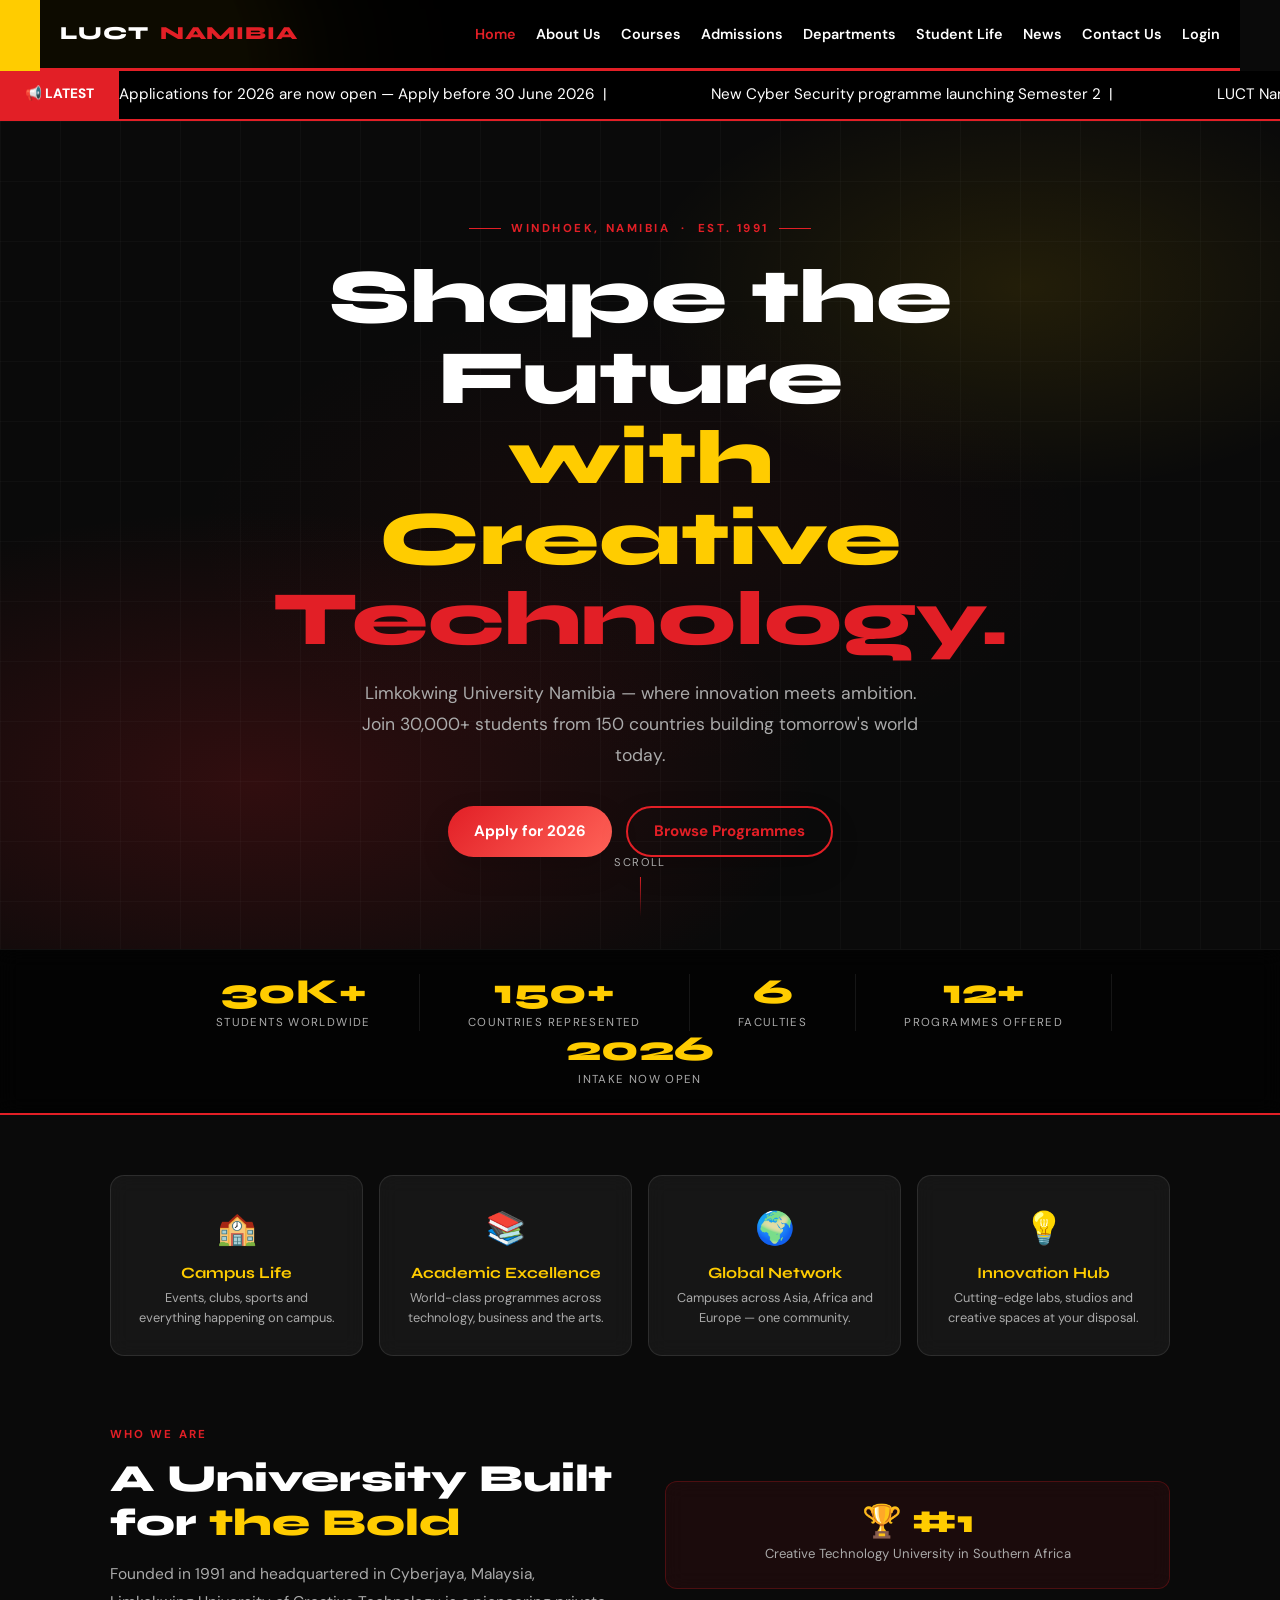
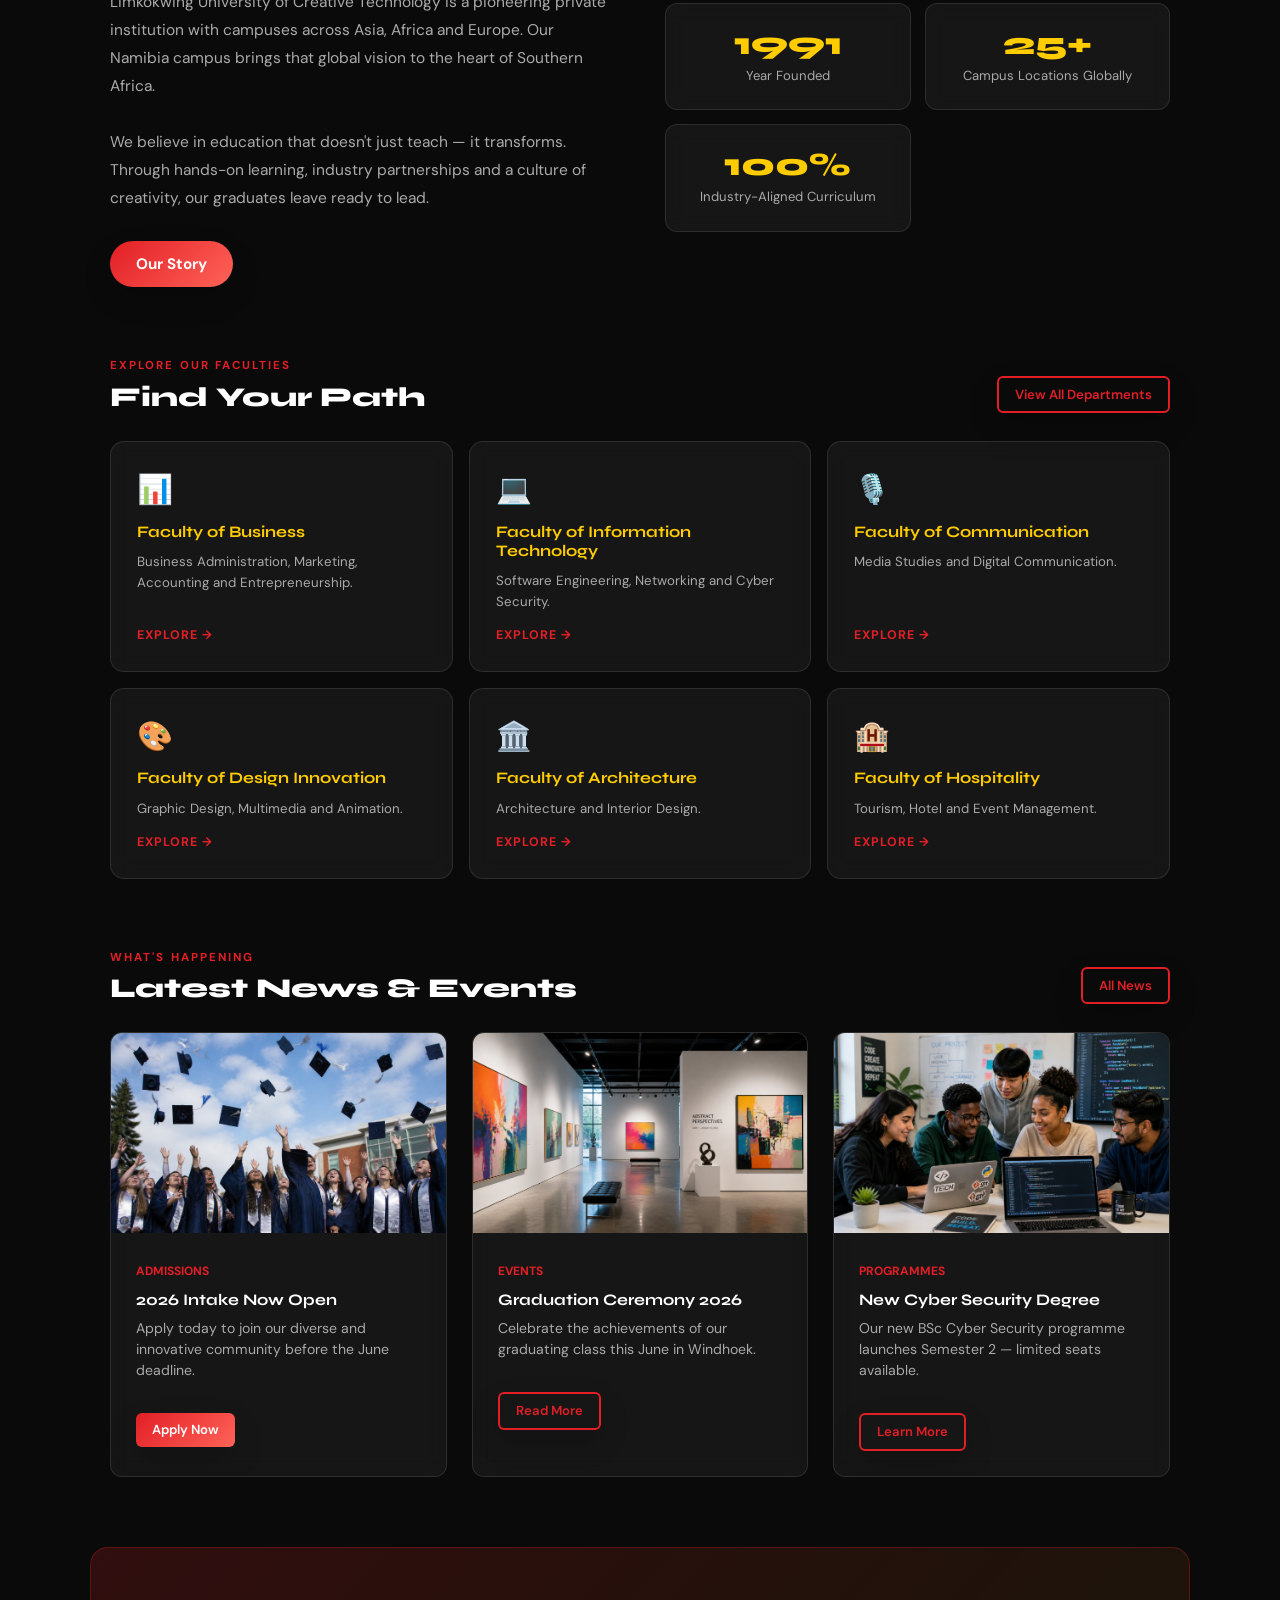
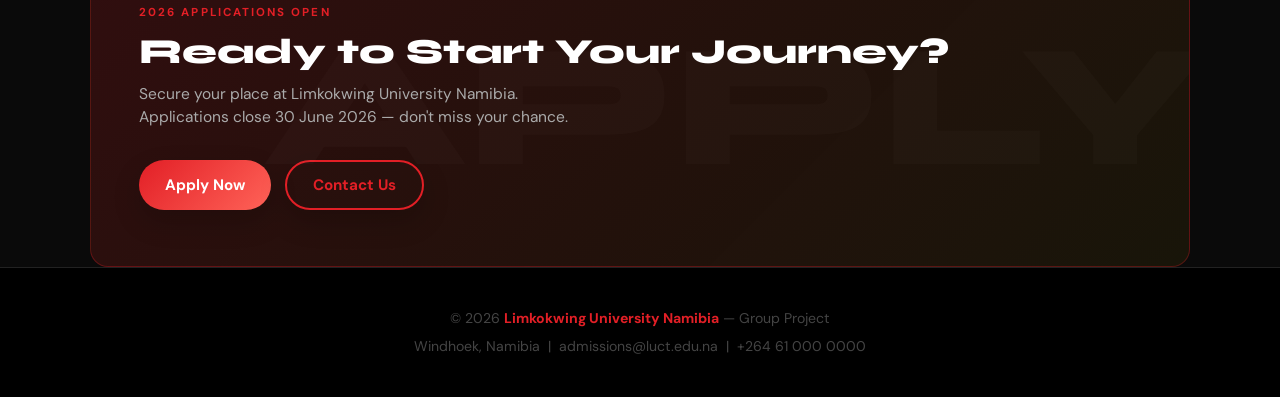
==== commit 1a81fa0d: "guys dont pull yet iam testing" ====
--- a/index.html
+++ b/index.html
@@ -795,7 +795,7 @@
 
     <script src="js/nav.js"></script>
     <script src="js/admissions.js"></script>
-    <script src="js/login.js"></script>
+    <script src="script.js"></script>
     <script>
         const ham = document.getElementById('hamburger');
         const nav = document.getElementById('navLinks');
--- a/style.css
+++ b/style.css
@@ -1,10 +1,5 @@
-
-/* =============================================
-   LIMKOKWING UNIVERSITY NAMIBIA — MASTER STYLESHEET
-   Updated: Consistent typography (Syne + DM Sans) across all pages
-   ============================================= */
-
-/* --- 0. FONTS (loaded here so every page gets them via style.css) --- */
+/*google font family link*/
+
 @import url('https://fonts.googleapis.com/css2?family=Syne:wght@400;600;700;800&family=DM+Sans:ital,opsz,wght@0,9..40,300;0,9..40,400;0,9..40,500;0,9..40,600;0,9..40,700;1,9..40,300&display=swap');
 
 /* --- 1. RESET --- */
@@ -41,19 +36,18 @@
     min-height: 100vh;
 }
 
-/* All headings use Syne site-wide — no per-page override needed */
+
 h1, h2, h3, h4, h5, h6 {
     font-family: var(--font-display);
     font-weight: 700;
     line-height: 1.2;
 }
 
-/* Body copy always DM Sans */
 p, li, label, input, select, textarea, button, a {
     font-family: var(--font-body);
 }
 
-/* --- 4. BACKGROUND EFFECTS --- */
+
 body::before {
     content: '';
     position: fixed;
@@ -334,78 +328,129 @@
     text-transform: uppercase; 
 }
 
+.more-info {
+    max-height: 0;
+    opacity: 0;
+    overflow: hidden;
+    transform: translateY(-6px);
+    transition: max-height 0.32s ease, opacity 0.28s ease, transform 0.28s ease, padding 0.28s ease;
+    padding-top: 0;
+    color: rgba(255, 255, 255, 0.85);
+    font-size: 0.95rem;
+    margin-bottom: 0;
+}
+
+.more-info.open {
+    max-height: 999px;
+    opacity: 1;
+    transform: translateY(0);
+    padding-top: 14px;
+    margin-bottom: 18px;
+}
+
+.more-info p {
+    margin: 0;
+    line-height: 1.75;
+}
+
+.card-content .btn {
+    margin-top: 16px;
+}
+
 /* --- 10. HERO --- */
 .hero {
     position: relative;
-    height: 80vh;
+    min-height: 80vh;
     display: flex;
     align-items: center;
     justify-content: center;
     text-align: center;
     color: #fff;
+    padding: 60px 20px;
 }
 
 .hero-admissions {
-    background: linear-gradient(135deg, #0a0a0a 60%, #1a0005 100%);
-    border-bottom: 2px solid var(--luct-red);
+    background: 
+        linear-gradient(135deg, rgba(10,10,10,0.92) 0%, rgba(40,0,8,0.88) 100%),
+        url('images/graduation.png') center/cover no-repeat;
+    border-bottom: 3px solid var(--luct-red);
 }
 
 .hero-student-life {
-    background: linear-gradient(135deg, #0a0a0a 0%, #1a0a00 100%);
-    border-bottom: 2px solid var(--gold);
+    background:
+        linear-gradient(135deg, rgba(10,10,10,0.92) 0%, rgba(30,20,0,0.88) 100%),
+        url('images/img1.png') center/cover no-repeat;
+    border-bottom: 3px solid var(--gold);
 }
 
 .hero-overlay {
-    background: rgba(0, 0, 0, 0.6);
-    padding: 40px;
-    border-radius: 12px;
+    max-width: 750px;
+    padding: 50px 40px;
+    background: rgba(0,0,0,0.45);
+    border: 1px solid rgba(255,255,255,0.08);
+    border-radius: 16px;
 }
 
 .hero h1 {
     font-family: var(--font-display);
     font-size: 3rem;
+    font-weight: 800;
     color: var(--gold);
-    margin-bottom: 15px;
+    margin-bottom: 16px;
+    line-height: 1.15;
 }
 
 .hero p {
-    font-size: 1.2rem;
-    color: #fff;
-    margin-bottom: 25px;
+    font-size: 1.1rem;
+    color: rgba(255,255,255,0.82);
+    margin-bottom: 28px;
+    max-width: 560px;
+    margin-left: auto;
+    margin-right: auto;
 }
 
 .hero-badge {
     display: inline-block;
     background: var(--luct-red);
     color: #fff;
-    font-size: 0.78rem;
-    font-weight: 700;
-    padding: 4px 14px;
+    font-size: 0.75rem;
+    font-weight: 700;
+    padding: 5px 16px;
     border-radius: 20px;
-    margin-bottom: 1rem;
+    margin-bottom: 1.2rem;
     letter-spacing: 1.5px;
     text-transform: uppercase;
 }
 
+@media (max-width: 768px) {
+    .hero { min-height: 60vh; }
+    .hero h1 { font-size: 1.9rem; }
+    .hero-overlay { padding: 32px 22px; }
+}
+
 /* --- 11. BUTTONS --- */
 .btn { 
-    display: inline-block;
-    padding: 10px 22px; 
-    background: var(--luct-red); 
+    display: inline-flex;
+    align-items: center;
+    justify-content: center;
+    padding: 12px 26px;
+    background: linear-gradient(135deg, rgba(226,31,38,1) 0%, rgba(255,99,88,1) 100%);
     color: #fff; 
     text-decoration: none;
-    border-radius: 4px; 
+    border-radius: 999px; 
     font-weight: 700;
     cursor: pointer;
-    border: 2px solid var(--luct-red);
-    transition: 0.3s;
+    border: none;
+    transition: transform 0.24s ease, box-shadow 0.24s ease, opacity 0.24s ease, background 0.24s ease;
     font-family: inherit;
     font-size: 0.95rem;
+    box-shadow: 0 12px 28px rgba(0,0,0,0.18);
 }
 
 .btn:hover { 
-    background: #fff; 
-    color: var(--luct-red); 
+    transform: translateY(-1px);
+    box-shadow: 0 16px 32px rgba(0,0,0,0.22);
+    opacity: 0.98;
 }
 
 .btn-outline {
